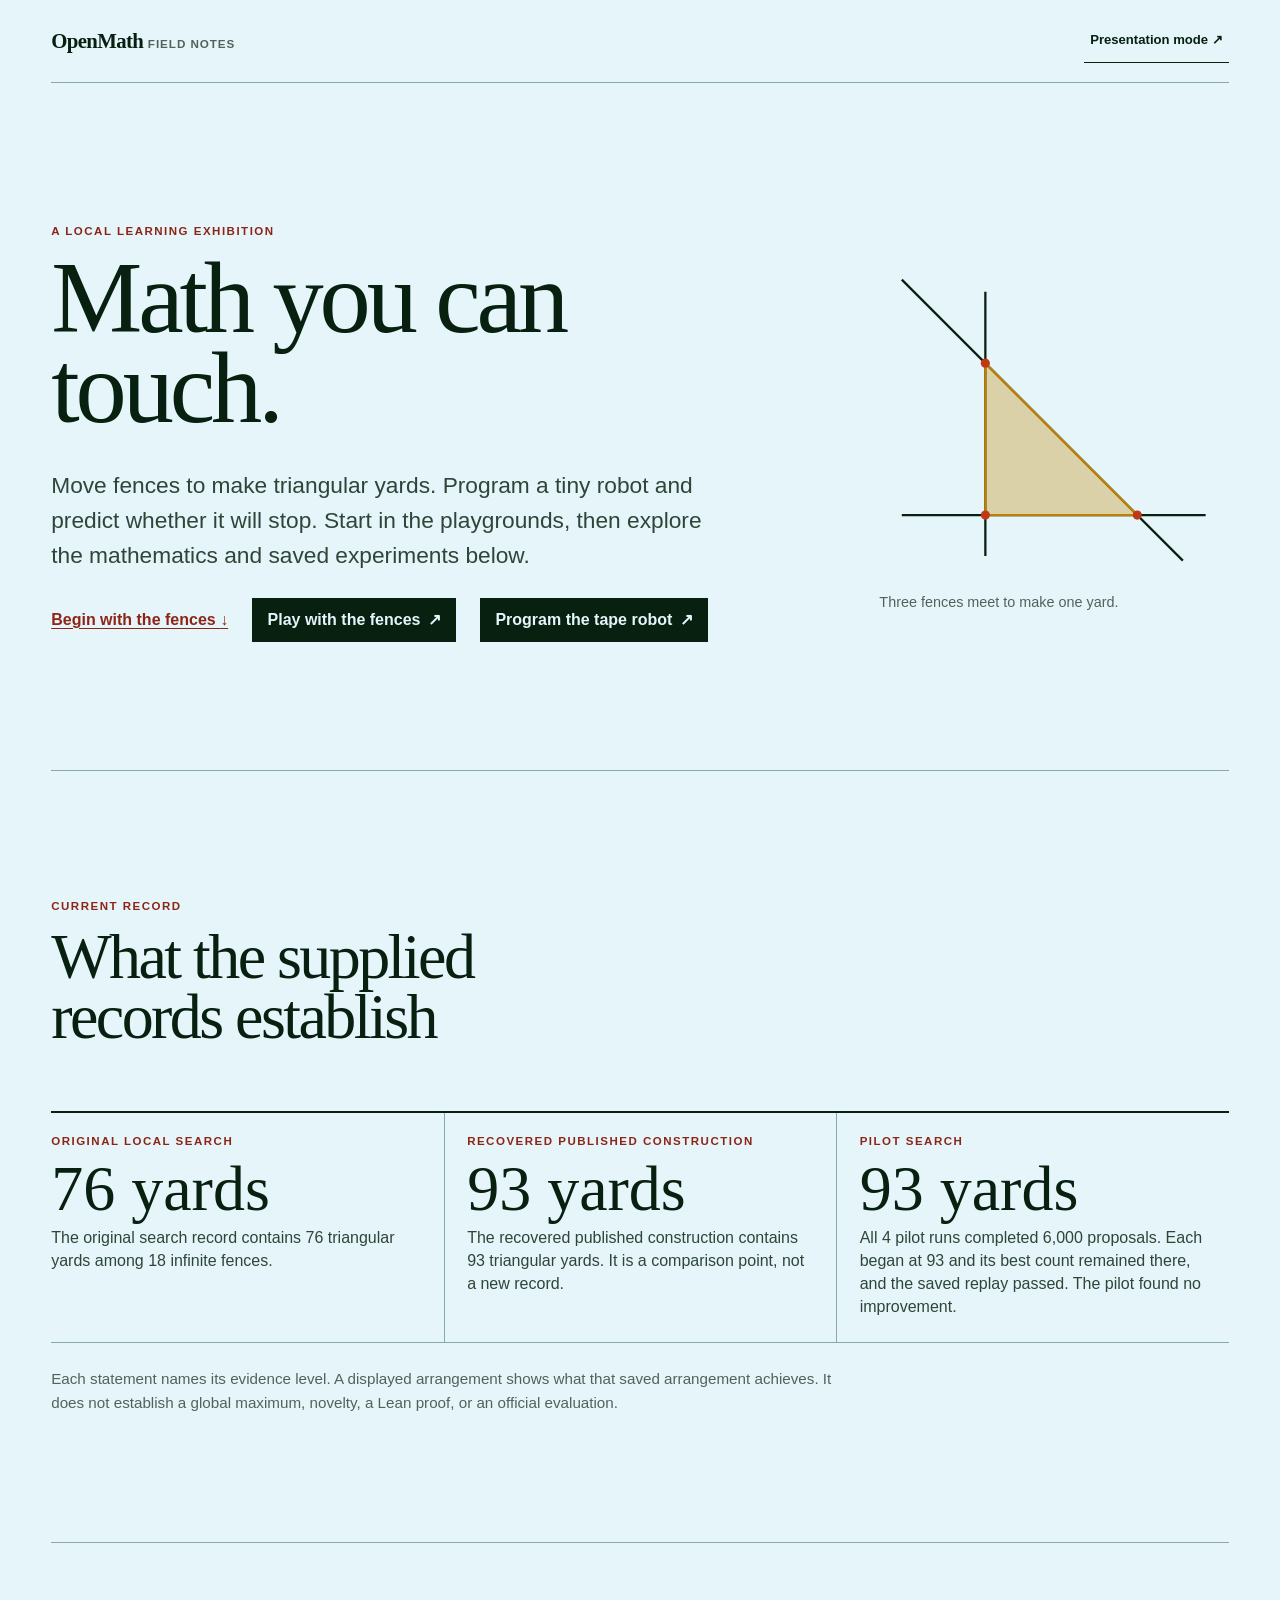
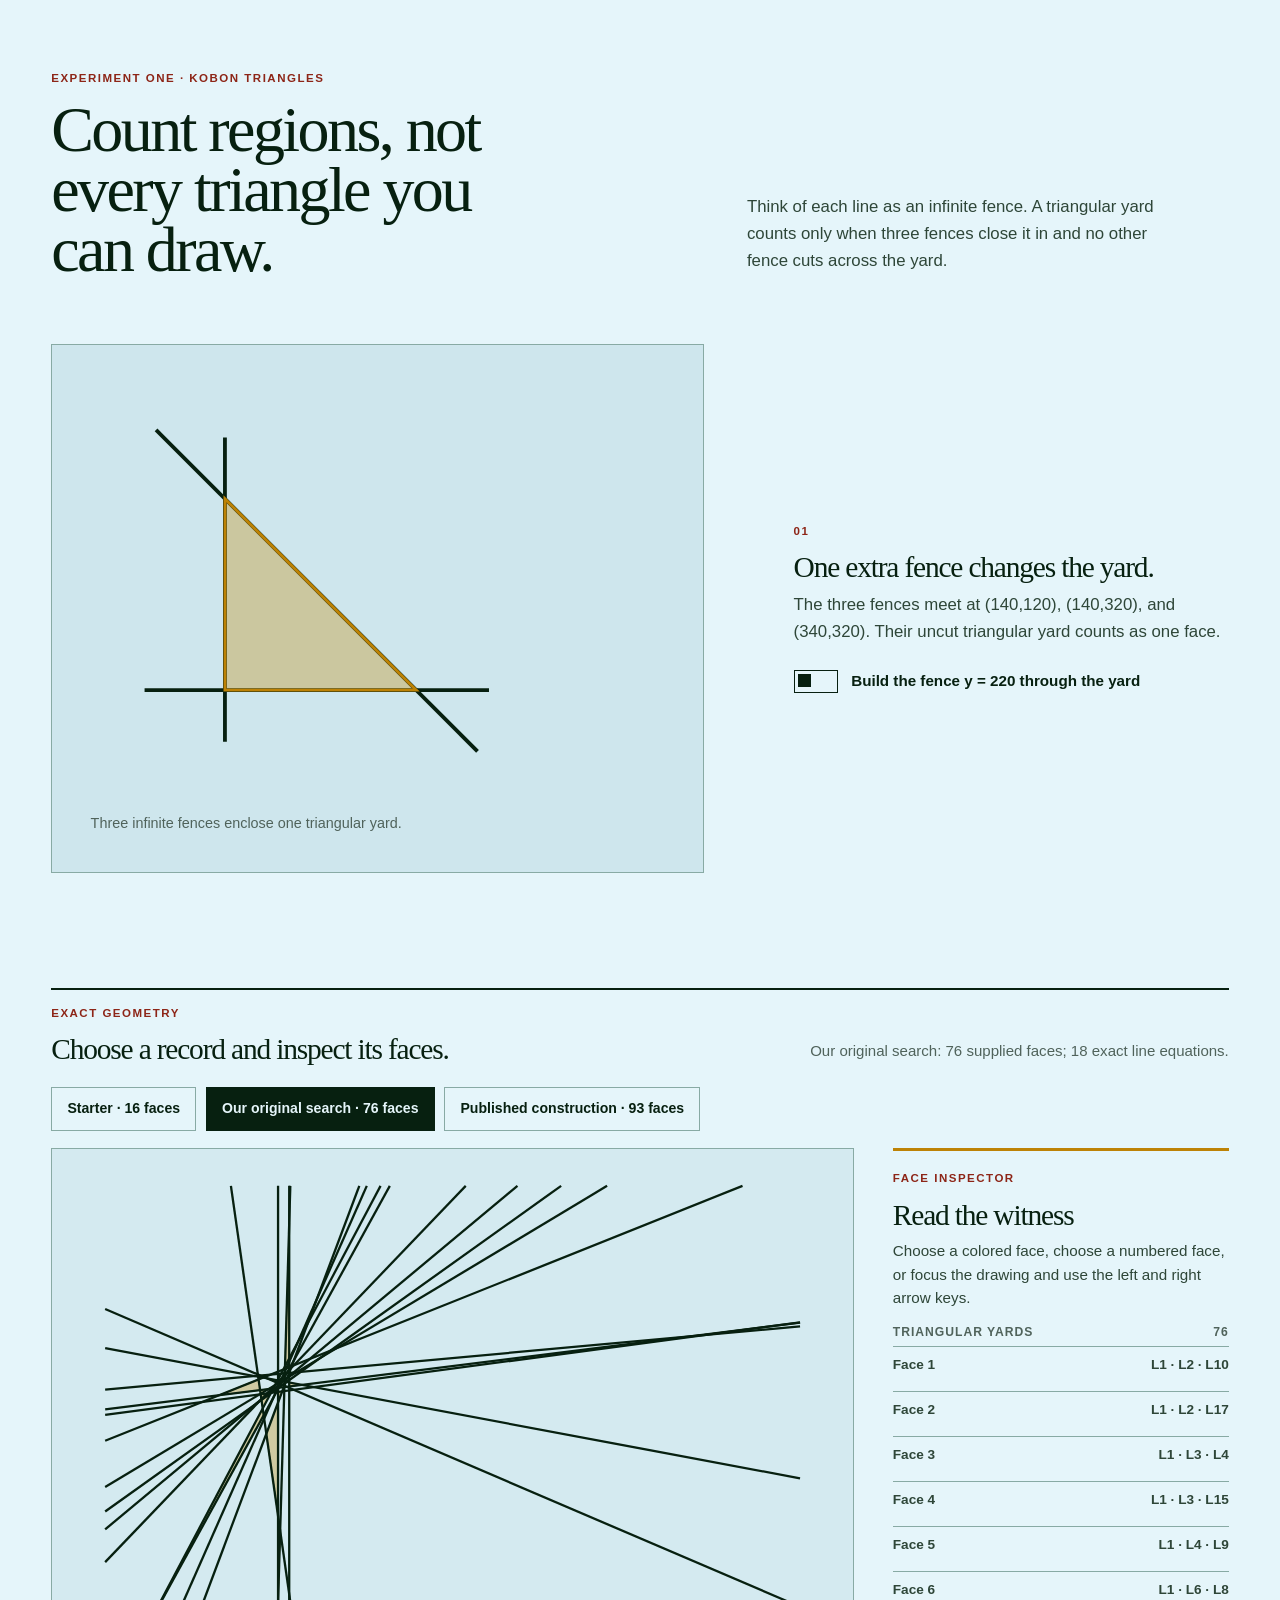
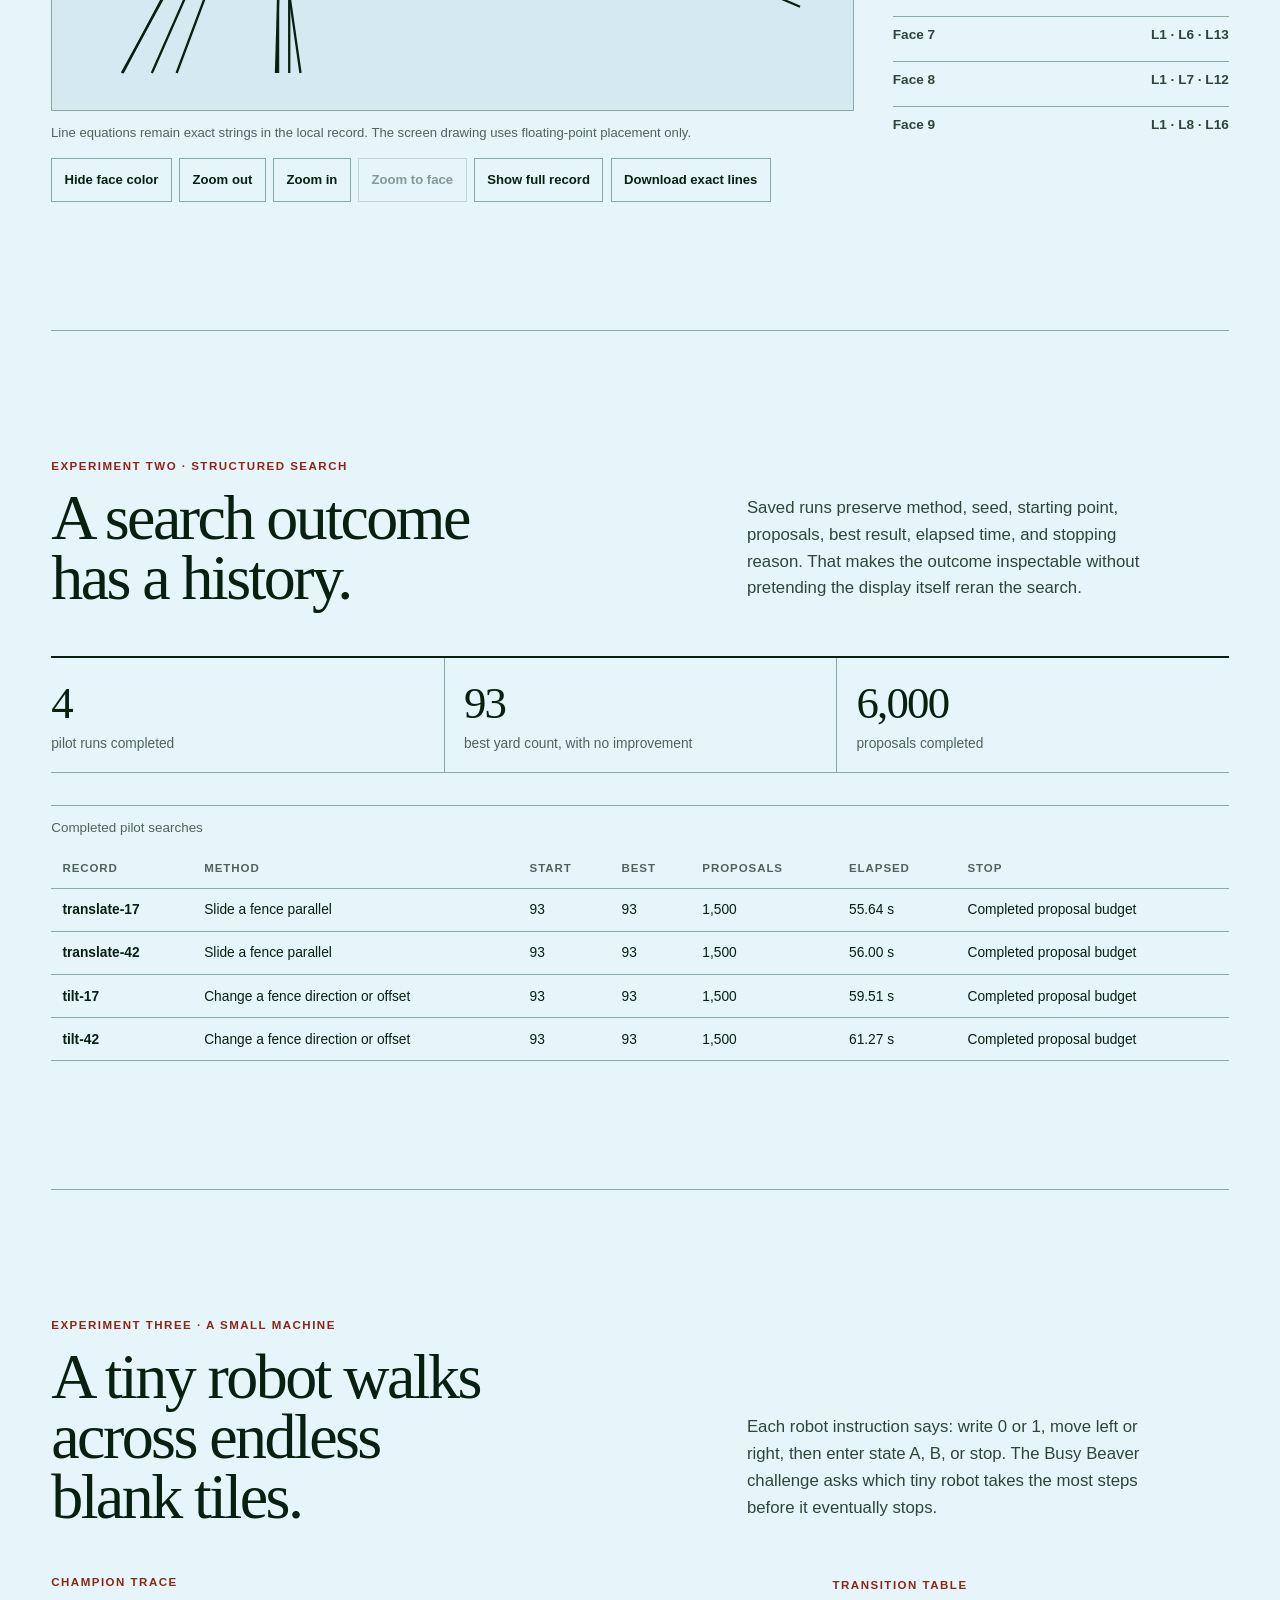
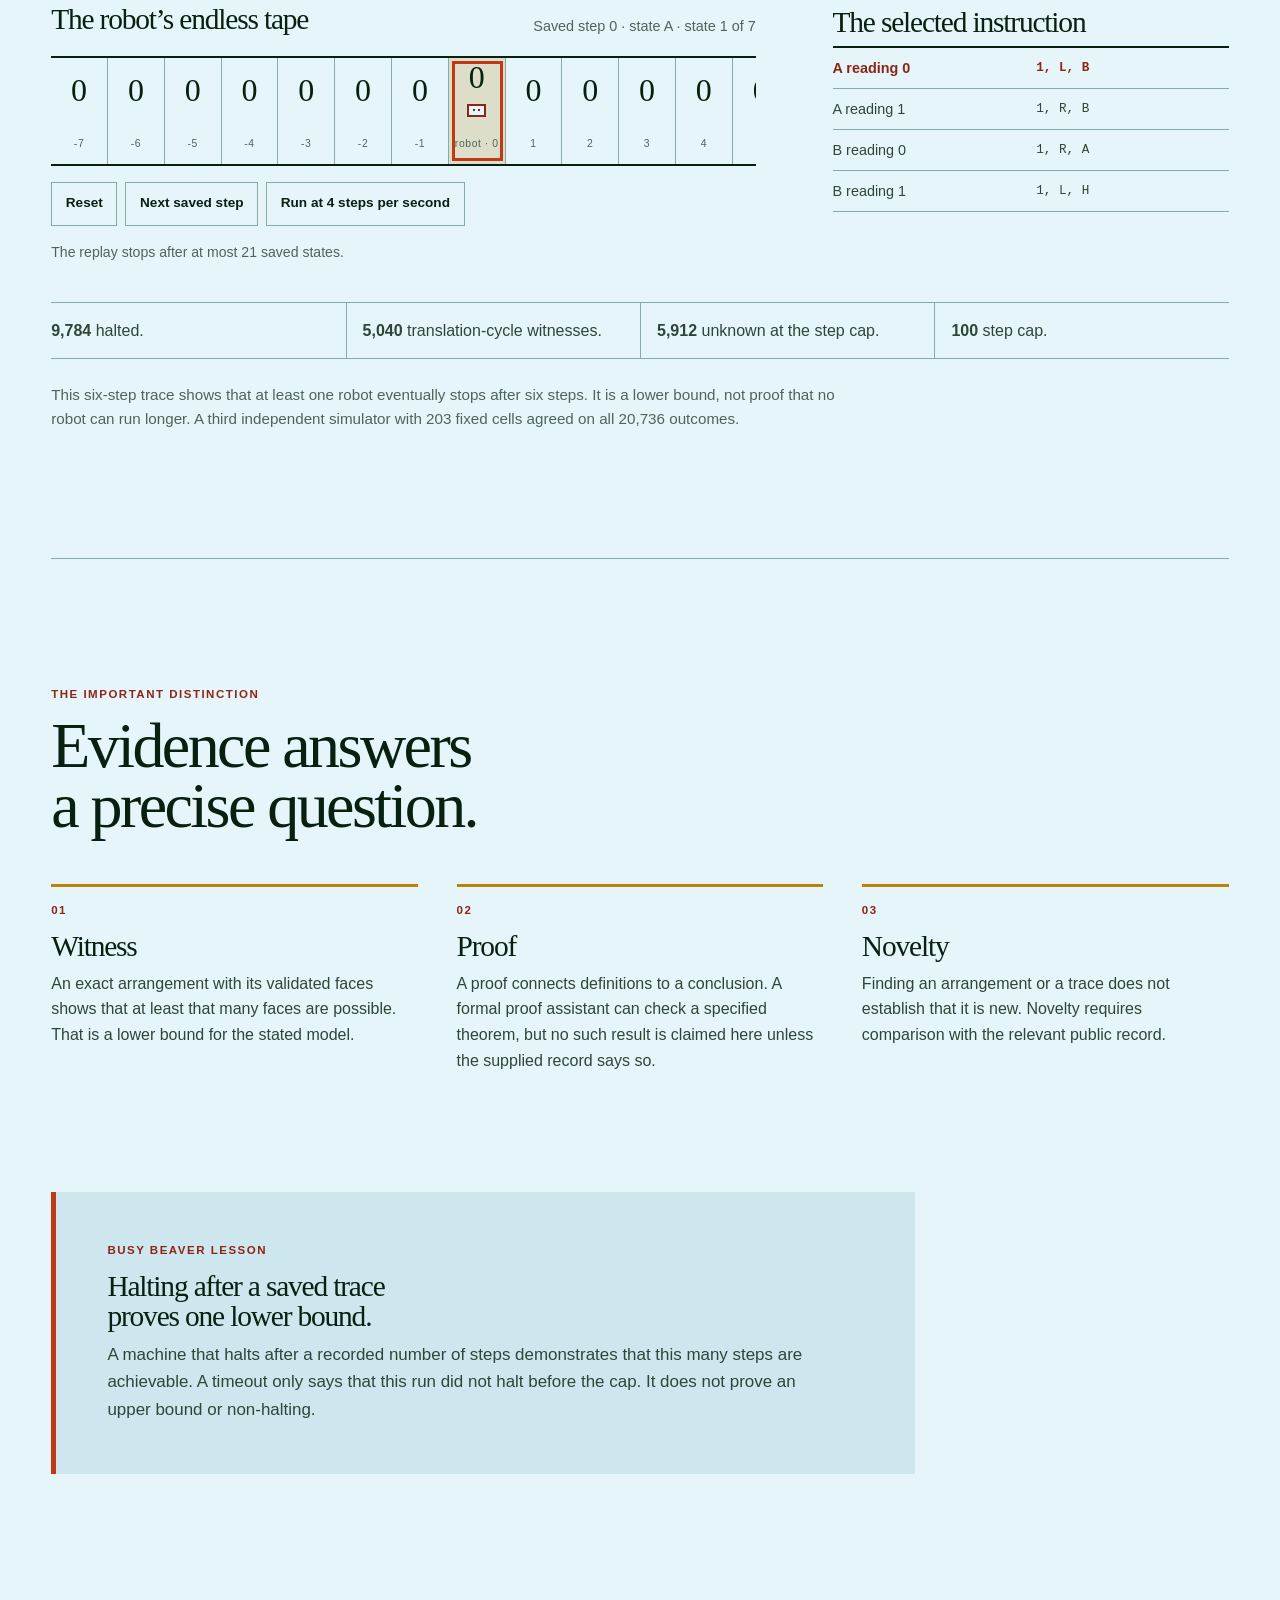
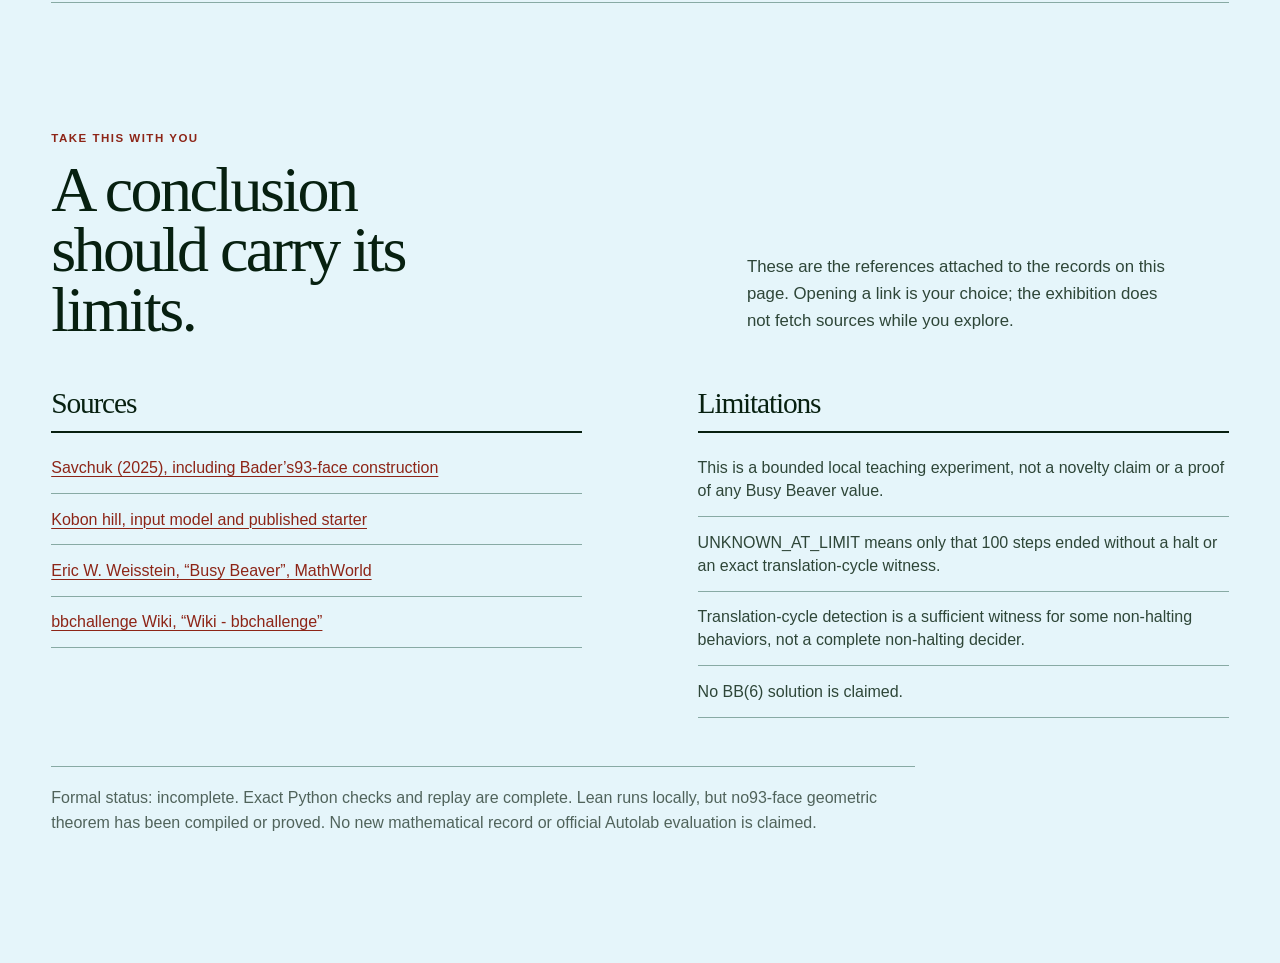
==== site/index.html @ aacbca48 "Publish reviewed offline math playground source" ====
<!doctype html>
<html lang="en">
<head>
  <meta charset="utf-8">
  <meta name="viewport" content="width=device-width, initial-scale=1, viewport-fit=cover">
  <meta name="color-scheme" content="light">
  <meta name="description" content="A local, data-driven learning exhibition about mathematical claims, geometry, search, and proof.">
  <title>Math You Can Touch · fences and tiny programs</title>
  <link rel="stylesheet" href="site.css">
</head>
<body>
  <a class="skip-link" href="#main-content">Skip to the exhibition</a>
  <noscript>
    <div class="script-notice" role="status">This local exhibition needs JavaScript to read the supplied <code>data.js</code> and draw saved evidence. It does not run a search, a proof assistant, or an evaluator in your browser.</div>
  </noscript>

  <header class="masthead">
    <a class="wordmark" href="#opening" aria-label="Return to opening">OpenMath <span>field notes</span></a>
    <button id="presentationToggle" class="presentation-button" type="button" aria-pressed="false">Presentation mode <span aria-hidden="true">↗</span></button>
  </header>

  <main id="main-content">
    <section id="opening" class="scene opening" data-scene="Opening" aria-labelledby="pageTitle">
      <div class="opening-copy">
        <p class="kicker">A local learning exhibition</p>
        <h1 id="pageTitle">Math you can touch.</h1>
        <p class="deck">Move fences to make triangular yards. Program a tiny robot and predict whether it will stop. Start in the playgrounds, then explore the mathematics and saved experiments below.</p>
        <div class="opening-links">
          <a class="text-link" href="#kobon">Begin with the fences <span aria-hidden="true">↓</span></a>
          <a id="garden3dLink" class="garden-link" href="3d.html">Play with the fences <span aria-hidden="true">↗</span></a>
          <a class="garden-link" href="beaver.html">Program the tape robot <span aria-hidden="true">↗</span></a>
        </div>
      </div>
      <figure class="opening-mark" aria-label="Three infinite fences, x equals 140, y equals 320, and y equals x minus 20, enclosing a triangular yard with vertices 140,120; 140,320; and 340,320.">
        <svg viewBox="0 0 460 400" role="img" aria-hidden="true">
          <path d="M140 26V374M30 320H430M30 10L400 380" />
          <polygon class="mark-face" points="140,120 140,320 340,320" />
          <circle cx="140" cy="120" r="6" /><circle cx="140" cy="320" r="6" /><circle cx="340" cy="320" r="6" />
        </svg>
        <figcaption>Three fences meet to make one yard.</figcaption>
      </figure>
    </section>

    <section id="dataState" class="data-state" aria-live="polite">
      <p class="kicker">Local record</p>
      <h2>Waiting for <code>window.LEARNING_DATA</code>.</h2>
      <p id="dataStateMessage">The page is ready to display saved geometry and traces from <code>data.js</code>. Until that file is supplied, it will not display experimental values as facts.</p>
    </section>

    <div id="exhibition" hidden>
      <section id="results" class="scene result-ledger" data-scene="Current results" aria-labelledby="resultsTitle">
        <div class="section-intro">
          <p class="kicker">Current record</p>
          <h2 id="resultsTitle">What the supplied records establish</h2>
        </div>
        <div id="resultLedger" class="ledger" aria-live="polite"></div>
        <p class="scope-note">Each statement names its evidence level. A displayed arrangement shows what that saved arrangement achieves. It does not establish a global maximum, novelty, a Lean proof, or an official evaluation.</p>
      </section>

      <section id="kobon" class="scene kobon-scene" data-scene="Kobon geometry" aria-labelledby="kobonTitle">
        <div class="section-intro split-intro">
          <div>
            <p class="kicker">Experiment one · Kobon triangles</p>
            <h2 id="kobonTitle">Count regions, not every triangle you can draw.</h2>
          </div>
          <p>Think of each line as an infinite fence. A triangular yard counts only when three fences close it in and no other fence cuts across the yard.</p>
        </div>

        <div class="lesson-grid">
          <figure class="teaching-figure">
            <svg class="three-line-diagram" viewBox="0 0 600 430" role="img" aria-labelledby="threeLineTitle threeLineDescription">
              <title id="threeLineTitle">Three infinite fences enclose a triangular yard. A fourth fence divides it.</title>
              <desc id="threeLineDescription">The original yard has vertices at 140,120; 140,320; and 340,320. The fences are x equals 140, y equals 320, and y equals x minus 20. When enabled, the line y equals 220 divides the old yard. The smaller yard has vertices 140,120; 140,220; and 240,220.</desc>
              <g id="lessonLines">
                <path d="M140 56V374" /><path d="M56 320H416" /><path d="M68 48L404 384" />
              </g>
              <polygon id="oldYard" points="140,120 140,320 340,320" />
              <g id="crossedLesson" hidden>
                <path class="cross-line" d="M56 220H416" />
                <polygon id="smallYard" points="140,120 140,220 240,220" />
                <circle cx="140" cy="220" r="6" /><circle cx="240" cy="220" r="6" />
              </g>
            </svg>
            <figcaption id="lessonCaption">Three infinite fences enclose one triangular yard.</figcaption>
          </figure>
          <div class="lesson-copy">
            <p class="lesson-number">01</p>
            <h3>One extra fence changes the yard.</h3>
            <p id="lessonExplanation">The three fences meet at (140,120), (140,320), and (340,320). Their uncut triangular yard counts as one face.</p>
            <label class="switch-control" for="crossToggle">
              <input id="crossToggle" type="checkbox">
              <span class="switch-art" aria-hidden="true"></span>
              <span>Build the fence y = 220 through the yard</span>
            </label>
          </div>
        </div>

        <div class="record-header">
          <div>
            <p class="kicker">Exact geometry</p>
            <h3>Choose a record and inspect its faces.</h3>
          </div>
          <p id="snapshotReadout" class="record-readout">No saved geometry selected.</p>
        </div>
        <div class="snapshot-picker" id="snapshotPicker" role="group" aria-label="Saved geometry records"></div>

        <div class="geometry-workspace">
          <div class="geometry-stage">
            <svg id="arrangement" viewBox="0 0 1000 700" role="group" aria-labelledby="arrangementTitle arrangementDescription" tabindex="0">
              <title id="arrangementTitle">Saved line arrangement</title>
              <desc id="arrangementDescription">No supplied arrangement is available.</desc>
              <g id="arrangementFaces"></g>
              <g id="arrangementLines"></g>
            </svg>
            <p class="diagram-note">Line equations remain exact strings in the local record. The screen drawing uses floating-point placement only.</p>
            <div class="tool-row" aria-label="Geometry controls">
              <button id="faceToggle" type="button" aria-pressed="true">Hide face color</button>
              <button id="zoomOut" type="button">Zoom out</button>
              <button id="zoomIn" type="button">Zoom in</button>
              <button id="zoomFace" type="button" disabled>Zoom to face</button>
              <button id="resetGeometry" type="button">Show full record</button>
              <button id="downloadGeometry" type="button">Download exact lines</button>
            </div>
          </div>
          <aside class="face-inspector" aria-labelledby="faceInspectorTitle">
            <p class="kicker">Face inspector</p>
            <h3 id="faceInspectorTitle">Read the witness</h3>
            <p id="faceExplanation">Choose a colored face or use the list below.</p>
            <div id="supportDetails" class="support-details" hidden>
              <p>Supporting equations</p>
              <ol id="supportLines"></ol>
            </div>
            <div class="face-list-heading"><span>Triangular yards</span><span id="faceCount">0</span></div>
            <ol id="faceList" class="face-list" aria-label="Triangular yards"></ol>
          </aside>
        </div>
      </section>

      <section id="search" class="scene search-scene" data-scene="Structured search" aria-labelledby="searchTitle">
        <div class="section-intro split-intro">
          <div>
            <p class="kicker">Experiment two · structured search</p>
            <h2 id="searchTitle">A search outcome has a history.</h2>
          </div>
          <p>Saved runs preserve method, seed, starting point, proposals, best result, elapsed time, and stopping reason. That makes the outcome inspectable without pretending the display itself reran the search.</p>
        </div>
        <div id="searchOutcome" class="search-outcome" aria-live="polite"></div>
        <div class="run-table-wrap">
          <table>
            <caption>Completed pilot searches</caption>
            <thead><tr><th scope="col">Record</th><th scope="col">Method</th><th scope="col">Start</th><th scope="col">Best</th><th scope="col">Proposals</th><th scope="col">Elapsed</th><th scope="col">Stop</th></tr></thead>
            <tbody id="runRows"></tbody>
          </table>
        </div>
      </section>

      <section id="busy-beaver" class="scene beaver-scene" data-scene="Busy Beaver trace" aria-labelledby="beaverTitle">
        <div class="section-intro split-intro">
          <div>
            <p class="kicker">Experiment three · a small machine</p>
            <h2 id="beaverTitle">A tiny robot walks across endless blank tiles.</h2>
          </div>
          <p>Each robot instruction says: write 0 or 1, move left or right, then enter state A, B, or stop. The Busy Beaver challenge asks which tiny robot takes the most steps before it eventually stops.</p>
        </div>
        <div class="beaver-layout">
          <section class="tape-machine" aria-labelledby="tapeTitle">
            <div class="machine-heading">
              <div><p class="kicker">Champion trace</p><h3 id="tapeTitle">The robot’s endless tape</h3></div>
              <p id="traceStatus" class="trace-status">No trace loaded.</p>
            </div>
            <div id="tape" class="tape" role="img" aria-label="Busy Beaver tape"></div>
            <div class="machine-controls" aria-label="Trace playback controls">
              <button id="traceReset" type="button">Reset</button>
              <button id="traceStep" type="button">Next saved step</button>
              <button id="traceRun" type="button" aria-pressed="false">Run at 4 steps per second</button>
            </div>
            <p id="traceFeedback" class="trace-feedback" aria-live="polite">The replay stops after at most 21 saved states.</p>
          </section>
          <section class="transition-panel" aria-labelledby="transitionTitle">
            <p class="kicker">Transition table</p>
            <h3 id="transitionTitle">The selected instruction</h3>
            <div id="transitionTable" class="transition-table" aria-live="polite"></div>
          </section>
        </div>
        <div id="beaverSummary" class="beaver-summary" aria-live="polite"></div>
        <p class="scope-note">This six-step trace shows that at least one robot eventually stops after six steps. It is a lower bound, not proof that no robot can run longer. A third independent simulator with 203 fixed cells agreed on all 20,736 outcomes.</p>
      </section>

      <section id="claims" class="scene claim-scene" data-scene="Claim boundaries" aria-labelledby="claimsTitle">
        <div class="section-intro">
          <p class="kicker">The important distinction</p>
          <h2 id="claimsTitle">Evidence answers a precise question.</h2>
        </div>
        <div class="claim-columns">
          <article>
            <p class="lesson-number">01</p><h3>Witness</h3>
            <p>An exact arrangement with its validated faces shows that at least that many faces are possible. That is a lower bound for the stated model.</p>
          </article>
          <article>
            <p class="lesson-number">02</p><h3>Proof</h3>
            <p>A proof connects definitions to a conclusion. A formal proof assistant can check a specified theorem, but no such result is claimed here unless the supplied record says so.</p>
          </article>
          <article>
            <p class="lesson-number">03</p><h3>Novelty</h3>
            <p>Finding an arrangement or a trace does not establish that it is new. Novelty requires comparison with the relevant public record.</p>
          </article>
        </div>
        <aside class="halt-note">
          <p class="kicker">Busy Beaver lesson</p>
          <h3>Halting after a saved trace proves one lower bound.</h3>
          <p>A machine that halts after a recorded number of steps demonstrates that this many steps are achievable. A timeout only says that this run did not halt before the cap. It does not prove an upper bound or non-halting.</p>
        </aside>
      </section>

      <section id="sources" class="scene sources-scene" data-scene="Sources and limits" aria-labelledby="sourcesTitle">
        <div class="section-intro split-intro">
          <div><p class="kicker">Take this with you</p><h2 id="sourcesTitle">A conclusion should carry its limits.</h2></div>
          <p>These are the references attached to the records on this page. Opening a link is your choice; the exhibition does not fetch sources while you explore.</p>
        </div>
        <div class="source-columns">
          <div><h3>Sources</h3><ul id="sourceList" class="source-list"></ul></div>
          <div><h3>Limitations</h3><ul id="limitationList" class="limitation-list"></ul></div>
        </div>
        <p id="formalStatus" class="formal-status"></p>
      </section>
    </div>
  </main>

  <nav id="presentationControls" class="presentation-controls" aria-label="Presentation controls" hidden>
    <p id="sceneIndicator">Scene 1</p>
    <button id="previousScene" type="button">Previous</button>
    <button id="nextScene" type="button">Next</button>
    <button id="exitPresentation" type="button">Exit <kbd>Esc</kbd></button>
  </nav>

  <script src="data.js"></script>
  <script src="site.js"></script>
</body>
</html>
---- site/site.css ----
:root {
  --paper: oklch(96% .018 218);
  --paper-deep: oklch(91% .027 216);
  --ink: oklch(22% .045 152);
  --ink-soft: oklch(37% .038 159);
  --muted: oklch(48% .026 168);
  --rule: oklch(71% .038 183);
  --ochre: oklch(65% .135 77);
  --vermilion: oklch(54% .176 35);
  --vermilion-deep: oklch(43% .142 31);
  --face: oklch(67% .141 76 / .33);
  --face-hot: oklch(59% .178 38 / .55);
  --serif: Palatino, "Palatino Linotype", "Book Antiqua", Georgia, serif;
  --body: Charter, "Bitstream Charter", "Iowan Old Style", "Segoe UI", sans-serif;
  --mono: "SFMono-Regular", Consolas, "Liberation Mono", monospace;
  --edge: min(92vw, 84rem);
}
* { box-sizing: border-box; }
html { scroll-behavior: smooth; background: var(--paper); color: var(--ink); font-family: var(--body); }
body { min-width: 320px; margin: 0; overflow-x: hidden; }
[hidden] { display: none !important; }
button, select { font: inherit; }
button { min-height: 2.75rem; border: 1px solid var(--ink); border-radius: 0; background: transparent; color: var(--ink); cursor: pointer; font-weight: 700; line-height: 1.1; }
button:disabled { cursor: not-allowed; opacity: .43; }
@media (hover: hover) { button:hover:not(:disabled) { background: var(--ink); color: var(--paper); } a:hover { color: var(--vermilion-deep); } }
button:active:not(:disabled) { transform: translateY(1px); }
button:focus-visible, a:focus-visible, input:focus-visible, svg:focus-visible { outline: 3px solid var(--vermilion); outline-offset: 4px; }
a { color: var(--vermilion-deep); text-decoration-thickness: 1px; text-underline-offset: .18em; }
p, h1, h2, h3, figure { margin-top: 0; }
h1, h2, h3 { font-family: var(--serif); font-weight: 400; letter-spacing: -.04em; }
h1 { max-width: 12ch; margin-bottom: clamp(1.2rem, 3vw, 2.2rem); font-size: clamp(3.2rem, 8vw, 7.3rem); line-height: .88; }
h2 { max-width: 14ch; margin-bottom: 0; font-size: clamp(2.35rem, 5vw, 4.6rem); line-height: .94; }
h3 { margin-bottom: .6rem; font-size: clamp(1.45rem, 2.3vw, 2.15rem); line-height: 1.02; }
code, kbd { font-family: var(--mono); font-size: .88em; }
.skip-link { position: fixed; z-index: 20; top: -4rem; left: 1rem; padding: .75rem 1rem; background: var(--ink); color: var(--paper); }
.skip-link:focus { top: 1rem; }
.script-notice, .data-state { width: var(--edge); margin-inline: auto; }
.script-notice { margin-top: 1rem; padding: 1rem; border-left: 4px solid var(--vermilion); background: var(--paper-deep); }
.masthead { display: flex; align-items: center; justify-content: space-between; width: var(--edge); margin-inline: auto; padding: 1.2rem 0; border-bottom: 1px solid var(--rule); }
.wordmark { color: var(--ink); font-family: var(--serif); font-size: 1.3rem; font-weight: 700; letter-spacing: -.03em; text-decoration: none; }
.wordmark span { color: var(--muted); font-family: var(--body); font-size: .73rem; font-weight: 600; letter-spacing: .08em; text-transform: uppercase; }
.presentation-button { border-width: 0 0 1px; font-size: .82rem; }
.scene { width: var(--edge); margin-inline: auto; padding: clamp(4.2rem, 10vw, 9.5rem) 0; border-top: 1px solid var(--rule); }
.opening { display: grid; grid-template-columns: minmax(0, 1.35fr) minmax(14rem, .65fr); gap: clamp(2rem, 8vw, 9rem); align-items: end; min-height: 71vh; border-top: 0; padding-top: clamp(4rem, 11vw, 10rem); }
.kicker, .lesson-number { margin-bottom: .8rem; color: var(--vermilion-deep); font-size: .72rem; font-weight: 800; letter-spacing: .13em; line-height: 1.35; text-transform: uppercase; }
.deck { max-width: 43rem; margin-bottom: 1.5rem; color: var(--ink-soft); font-size: clamp(1.12rem, 1.8vw, 1.42rem); line-height: 1.55; }
.text-link { font-weight: 800; }
.opening-links { display: flex; flex-wrap: wrap; gap: 1rem 1.5rem; align-items: center; }
.garden-link { display: inline-flex; align-items: center; gap: .45rem; padding: .72rem .9rem; border: 1px solid var(--ink); background: var(--ink); color: var(--paper); font-weight: 800; text-decoration: none; }
@media (hover: hover) { .garden-link:hover { background: var(--ochre); border-color: var(--ochre); color: var(--ink); } }
.opening-mark { margin: 0 0 2rem; color: var(--ink); }
.opening-mark svg { width: 100%; overflow: visible; stroke: currentColor; stroke-width: 3; fill: none; }
.opening-mark .mark-face { fill: var(--face); stroke: var(--ochre); }
.opening-mark circle { fill: var(--vermilion); stroke: none; }
.opening-mark figcaption { margin-top: .85rem; color: var(--muted); font-size: .9rem; }
.data-state { max-width: 50rem; margin-top: 4rem; margin-bottom: 8rem; padding: clamp(1.5rem, 5vw, 3rem); border-left: 5px solid var(--ochre); background: color-mix(in oklch, var(--paper-deep) 76%, transparent); }
.data-state h2 { font-size: clamp(2rem, 4vw, 3.4rem); }
.data-state p:last-child { max-width: 42rem; margin-bottom: 0; color: var(--ink-soft); line-height: 1.6; }
.section-intro { max-width: 70rem; }
.split-intro { display: grid; grid-template-columns: minmax(0, 1fr) minmax(17rem, .7fr); gap: clamp(2rem, 7vw, 8rem); align-items: end; }
.split-intro > p { max-width: 33rem; margin-bottom: .35rem; color: var(--ink-soft); font-size: 1.05rem; line-height: 1.6; }
.ledger { display: grid; grid-template-columns: repeat(3, 1fr); gap: 0; margin-top: clamp(2rem, 5vw, 4rem); border-top: 2px solid var(--ink); }
.ledger > article { min-height: 13rem; padding: 1.3rem 1.4rem 1.5rem 0; border-bottom: 1px solid var(--rule); }
.ledger > article + article { padding-left: 1.4rem; border-left: 1px solid var(--rule); }
.ledger .record-value { margin: .25rem 0 .55rem; font-family: var(--serif); font-size: clamp(2.6rem, 5vw, 4.6rem); line-height: .85; }
.ledger p:last-child { max-width: 25rem; margin-bottom: 0; color: var(--ink-soft); line-height: 1.45; }
.scope-note { max-width: 51rem; margin: 1.5rem 0 0; color: var(--muted); font-size: .95rem; line-height: 1.55; }
.lesson-grid { display: grid; grid-template-columns: minmax(0, 1.2fr) minmax(15rem, .8fr); gap: clamp(2rem, 7vw, 8rem); align-items: center; margin-top: clamp(2rem, 5vw, 4rem); }
.teaching-figure { margin: 0; padding: clamp(1rem, 3vw, 2.5rem); border: 1px solid var(--rule); background: var(--paper-deep); }
.three-line-diagram { width: 100%; color: var(--ink); overflow: visible; }
.three-line-diagram path { fill: none; stroke: currentColor; stroke-width: 4; }
.three-line-diagram polygon { fill: var(--face); stroke: var(--ochre); stroke-width: 3; transition: fill .22s ease-out; }
.three-line-diagram #oldYard.is-divided { fill: color-mix(in oklch, var(--paper-deep) 72%, transparent); stroke: var(--muted); stroke-dasharray: 7 6; }
.three-line-diagram #smallYard { fill: var(--face-hot); stroke: var(--vermilion-deep); }
.three-line-diagram .cross-line { stroke: var(--vermilion); }
.three-line-diagram circle { fill: var(--vermilion); }
.teaching-figure figcaption { margin: .9rem 0 0; color: var(--muted); font-size: .9rem; line-height: 1.4; }
.lesson-copy > p:not(.lesson-number) { max-width: 28rem; color: var(--ink-soft); font-size: 1.05rem; line-height: 1.6; }
.switch-control { display: grid; grid-template-columns: 2.8rem 1fr; gap: .8rem; align-items: center; margin-top: 1.5rem; color: var(--ink); cursor: pointer; font-size: .95rem; font-weight: 700; line-height: 1.35; }
.switch-control input { position: absolute; opacity: 0; }
.switch-art { position: relative; width: 2.8rem; height: 1.45rem; border: 1px solid var(--ink); background: var(--paper); }
.switch-art::after { position: absolute; top: .18rem; left: .2rem; width: .85rem; height: .85rem; background: var(--ink); content: ""; transition: transform .18s ease-out; }
.switch-control input:checked + .switch-art { background: var(--ochre); }
.switch-control input:checked + .switch-art::after { transform: translateX(1.27rem); }
.switch-control input:focus-visible + .switch-art { outline: 3px solid var(--vermilion); outline-offset: 4px; }
.record-header { display: flex; justify-content: space-between; gap: 2rem; align-items: end; margin-top: clamp(4rem, 9vw, 8rem); padding-top: 1rem; border-top: 2px solid var(--ink); }
.record-header h3 { margin-bottom: 0; }
.record-readout { max-width: 31rem; margin-bottom: .15rem; color: var(--muted); font-size: .94rem; line-height: 1.45; text-align: right; }
.snapshot-picker { display: flex; flex-wrap: wrap; gap: .6rem; margin: 1.4rem 0 1.1rem; }
.snapshot-picker button { padding: .75rem .95rem; border-color: var(--rule); font-size: .88rem; text-align: left; }
.snapshot-picker button[aria-pressed="true"] { border-color: var(--ink); background: var(--ink); color: var(--paper); }
.geometry-workspace { display: grid; grid-template-columns: minmax(0, 1fr) minmax(16rem, 21rem); gap: clamp(1.3rem, 3vw, 3rem); align-items: start; }
.geometry-stage { container-type: inline-size; }
#arrangement { display: block; width: 100%; min-height: 25rem; border: 1px solid var(--rule); background: color-mix(in oklch, var(--paper-deep) 70%, transparent); }
.arrangement-line { stroke: var(--ink); stroke-width: 2.3; vector-effect: non-scaling-stroke; }
.arrangement-line.is-supporting { stroke: var(--vermilion); stroke-width: 4; }
.arrangement-face { fill: var(--face); stroke: color-mix(in oklch, var(--ochre) 70%, var(--ink)); stroke-width: 1.1; vector-effect: non-scaling-stroke; cursor: pointer; }
.arrangement-face.is-selected { fill: var(--face-hot); stroke: var(--vermilion-deep); stroke-width: 3; }
.diagram-note { margin: .75rem 0 0; color: var(--muted); font-size: .82rem; line-height: 1.45; }
.tool-row { display: flex; flex-wrap: wrap; gap: .45rem; margin-top: 1rem; }
.tool-row button { padding: .68rem .78rem; border-color: var(--rule); font-size: .82rem; }
.face-inspector { padding: 1.25rem 0 0; border-top: 3px solid var(--ochre); }
.face-inspector > p:not(.kicker) { color: var(--ink-soft); font-size: .95rem; line-height: 1.55; }
.support-details { margin: 1.2rem 0; padding: .9rem; background: var(--paper-deep); }
.support-details p, .support-details ol { margin-bottom: 0; }
.support-details p { color: var(--muted); font-size: .78rem; font-weight: 800; text-transform: uppercase; letter-spacing: .08em; }
.support-details ol { padding-left: 1.4rem; font-family: var(--mono); font-size: .76rem; line-height: 1.65; overflow-wrap: anywhere; }
.face-list-heading { display: flex; justify-content: space-between; padding-bottom: .45rem; border-bottom: 1px solid var(--rule); color: var(--muted); font-size: .76rem; font-weight: 800; letter-spacing: .08em; text-transform: uppercase; }
.face-list { max-height: 24rem; margin: 0; padding: 0; overflow: auto; list-style: none; }
.face-list li { border-bottom: 1px solid var(--rule); }
.face-list button { display: flex; width: 100%; justify-content: space-between; gap: .7rem; min-height: 2.75rem; padding: .65rem 0; border: 0; color: var(--ink-soft); font-size: .85rem; font-weight: 600; text-align: left; }
.face-list button[aria-pressed="true"] { color: var(--vermilion-deep); }
.search-outcome { display: grid; grid-template-columns: repeat(3, 1fr); margin-top: 3rem; border-top: 2px solid var(--ink); }
.search-outcome > div { padding: 1.2rem 1.2rem 1.2rem 0; border-bottom: 1px solid var(--rule); }
.search-outcome > div + div { padding-left: 1.2rem; border-left: 1px solid var(--rule); }
.search-outcome strong { display: block; margin-bottom: .3rem; font-family: var(--serif); font-size: clamp(1.8rem, 3.5vw, 3rem); font-weight: 400; letter-spacing: -.04em; }
.search-outcome span { color: var(--muted); font-size: .86rem; line-height: 1.4; }
.run-table-wrap { margin-top: 2rem; overflow-x: auto; border-top: 1px solid var(--rule); }
table { width: 100%; min-width: 46rem; border-collapse: collapse; text-align: left; }
caption { padding: .85rem 0; color: var(--muted); font-size: .84rem; text-align: left; }
th, td { padding: .85rem .7rem; border-bottom: 1px solid var(--rule); font-size: .86rem; vertical-align: top; }
th { color: var(--muted); font-size: .72rem; letter-spacing: .08em; text-transform: uppercase; }
td:first-child { font-weight: 800; }
.beaver-layout { display: grid; grid-template-columns: minmax(0, 1.28fr) minmax(15rem, .72fr); gap: clamp(2rem, 6vw, 6rem); margin-top: 3rem; }
.machine-heading { display: flex; justify-content: space-between; gap: 1rem; align-items: end; }
.machine-heading h3 { margin-bottom: 0; }
.trace-status { margin: 0; color: var(--muted); font-size: .9rem; text-align: right; }
.tape { display: flex; align-items: stretch; width: 100%; min-height: 6.6rem; margin-top: 1.4rem; overflow: auto; border-top: 2px solid var(--ink); border-bottom: 2px solid var(--ink); }
.tape-cell { display: grid; flex: 1 0 3.55rem; min-height: 6.6rem; place-items: center; border-right: 1px solid var(--rule); font-family: var(--serif); font-size: 2rem; }
.tape-cell.is-head { outline: 3px solid var(--vermilion); outline-offset: -6px; background: color-mix(in oklch, var(--ochre) 20%, transparent); }
.tape-cell small { display: block; color: var(--muted); font-family: var(--body); font-size: .65rem; letter-spacing: .06em; }
.robot { position: absolute; width: 1.15rem; height: .82rem; border: 2px solid var(--vermilion-deep); background: var(--paper); }
.robot::before, .robot::after { position: absolute; top: .18rem; width: .13rem; height: .13rem; background: var(--vermilion-deep); content: ""; }
.robot::before { left: .22rem; } .robot::after { right: .22rem; }
.tape-cell { position: relative; }
.tape-cell:has(.robot) > span { transform: translateY(-.8rem); }
.machine-controls { display: flex; flex-wrap: wrap; gap: .5rem; margin-top: 1rem; }
.machine-controls button { padding: .7rem .85rem; border-color: var(--rule); font-size: .85rem; }
.machine-controls button[aria-pressed="true"] { background: var(--ink); color: var(--paper); }
.trace-feedback { min-height: 1.4em; margin: 1rem 0 0; color: var(--muted); font-size: .88rem; line-height: 1.45; }
.transition-panel { padding-top: .2rem; }
.transition-table { border-top: 2px solid var(--ink); }
.transition-row { display: grid; grid-template-columns: 1fr 1fr; gap: .7rem; padding: .75rem 0; border-bottom: 1px solid var(--rule); color: var(--ink-soft); font-size: .9rem; }
.transition-row.is-active { color: var(--vermilion-deep); font-weight: 800; }
.transition-row code { color: inherit; }
.beaver-summary { display: grid; grid-template-columns: repeat(4, 1fr); margin-top: 2.5rem; border-top: 1px solid var(--rule); }
.beaver-summary > p { margin: 0; padding: 1rem 1rem 1rem 0; border-bottom: 1px solid var(--rule); color: var(--ink-soft); line-height: 1.45; }
.beaver-summary > p + p { padding-left: 1rem; border-left: 1px solid var(--rule); }
.claim-columns { display: grid; grid-template-columns: repeat(3, 1fr); gap: clamp(1.2rem, 3vw, 3rem); margin-top: 3rem; }
.claim-columns article { padding-top: 1rem; border-top: 3px solid var(--ochre); }
.claim-columns p:not(.lesson-number) { color: var(--ink-soft); line-height: 1.6; }
.halt-note { max-width: 54rem; margin-top: clamp(3.5rem, 8vw, 7rem); padding: clamp(1.5rem, 4vw, 3.2rem); border-left: 5px solid var(--vermilion); background: var(--paper-deep); }
.halt-note h3 { max-width: 20ch; }
.halt-note p:last-child { max-width: 46rem; margin-bottom: 0; color: var(--ink-soft); font-size: 1.06rem; line-height: 1.62; }
.source-columns { display: grid; grid-template-columns: 1fr 1fr; gap: clamp(2rem, 9vw, 10rem); margin-top: 3rem; }
.source-columns h3 { padding-bottom: .8rem; border-bottom: 2px solid var(--ink); }
.source-list, .limitation-list { margin: 0; padding: 0; list-style: none; }
.source-list li, .limitation-list li { padding: .85rem 0; border-bottom: 1px solid var(--rule); color: var(--ink-soft); line-height: 1.45; }
.formal-status { max-width: 54rem; margin: 3rem 0 0; padding-top: 1.2rem; border-top: 1px solid var(--rule); color: var(--muted); line-height: 1.55; }
.presentation-controls { position: fixed; z-index: 10; right: max(1rem, env(safe-area-inset-right)); bottom: max(1rem, env(safe-area-inset-bottom)); display: flex; flex-wrap: wrap; align-items: center; gap: .5rem; max-width: calc(100vw - 2rem); padding: .6rem; border: 1px solid var(--ink); background: var(--paper); box-shadow: 7px 7px 0 color-mix(in oklch, var(--ink) 23%, transparent); }
.presentation-controls p { margin: 0 .45rem 0 .1rem; color: var(--muted); font-size: .78rem; font-weight: 800; }
.presentation-controls button { min-height: 2.3rem; padding: .45rem .6rem; border-color: var(--rule); font-size: .78rem; }
kbd { padding: .1rem .22rem; border: 1px solid currentColor; }
body.presentation-active { overflow: hidden; }
body.presentation-active main { height: 100vh; overflow-y: auto; scroll-snap-type: y mandatory; }
body.presentation-active .masthead { position: fixed; z-index: 5; top: 0; left: 50%; width: var(--edge); transform: translateX(-50%); background: var(--paper); }
body.presentation-active .scene { min-height: 100vh; padding-top: max(7rem, 12vh); scroll-snap-align: start; }
@media (max-width: 760px) {
  .masthead { padding: 1rem 0; } .wordmark span { display: none; }
  .opening, .split-intro, .lesson-grid, .geometry-workspace, .beaver-layout, .source-columns { grid-template-columns: minmax(0, 1fr); }
  .opening { min-height: auto; } .opening-mark { max-width: 23rem; margin-top: 1.5rem; }
  .record-header, .machine-heading { display: block; } .record-readout, .trace-status { margin-top: .8rem; text-align: left; }
  .ledger, .search-outcome, .beaver-summary, .claim-columns { grid-template-columns: 1fr; }
  .ledger > article + article, .search-outcome > div + div, .beaver-summary > p + p { padding-left: 0; border-left: 0; }
  #arrangement { min-height: 20rem; } .face-list { max-height: 17rem; }
  .presentation-controls p { display: none; }
}
@media (pointer: coarse) { button { min-height: 3rem; } }
@media (prefers-reduced-motion: reduce) { html { scroll-behavior: auto; } *, *::before, *::after { transition-duration: .01ms !important; animation-duration: .01ms !important; } }
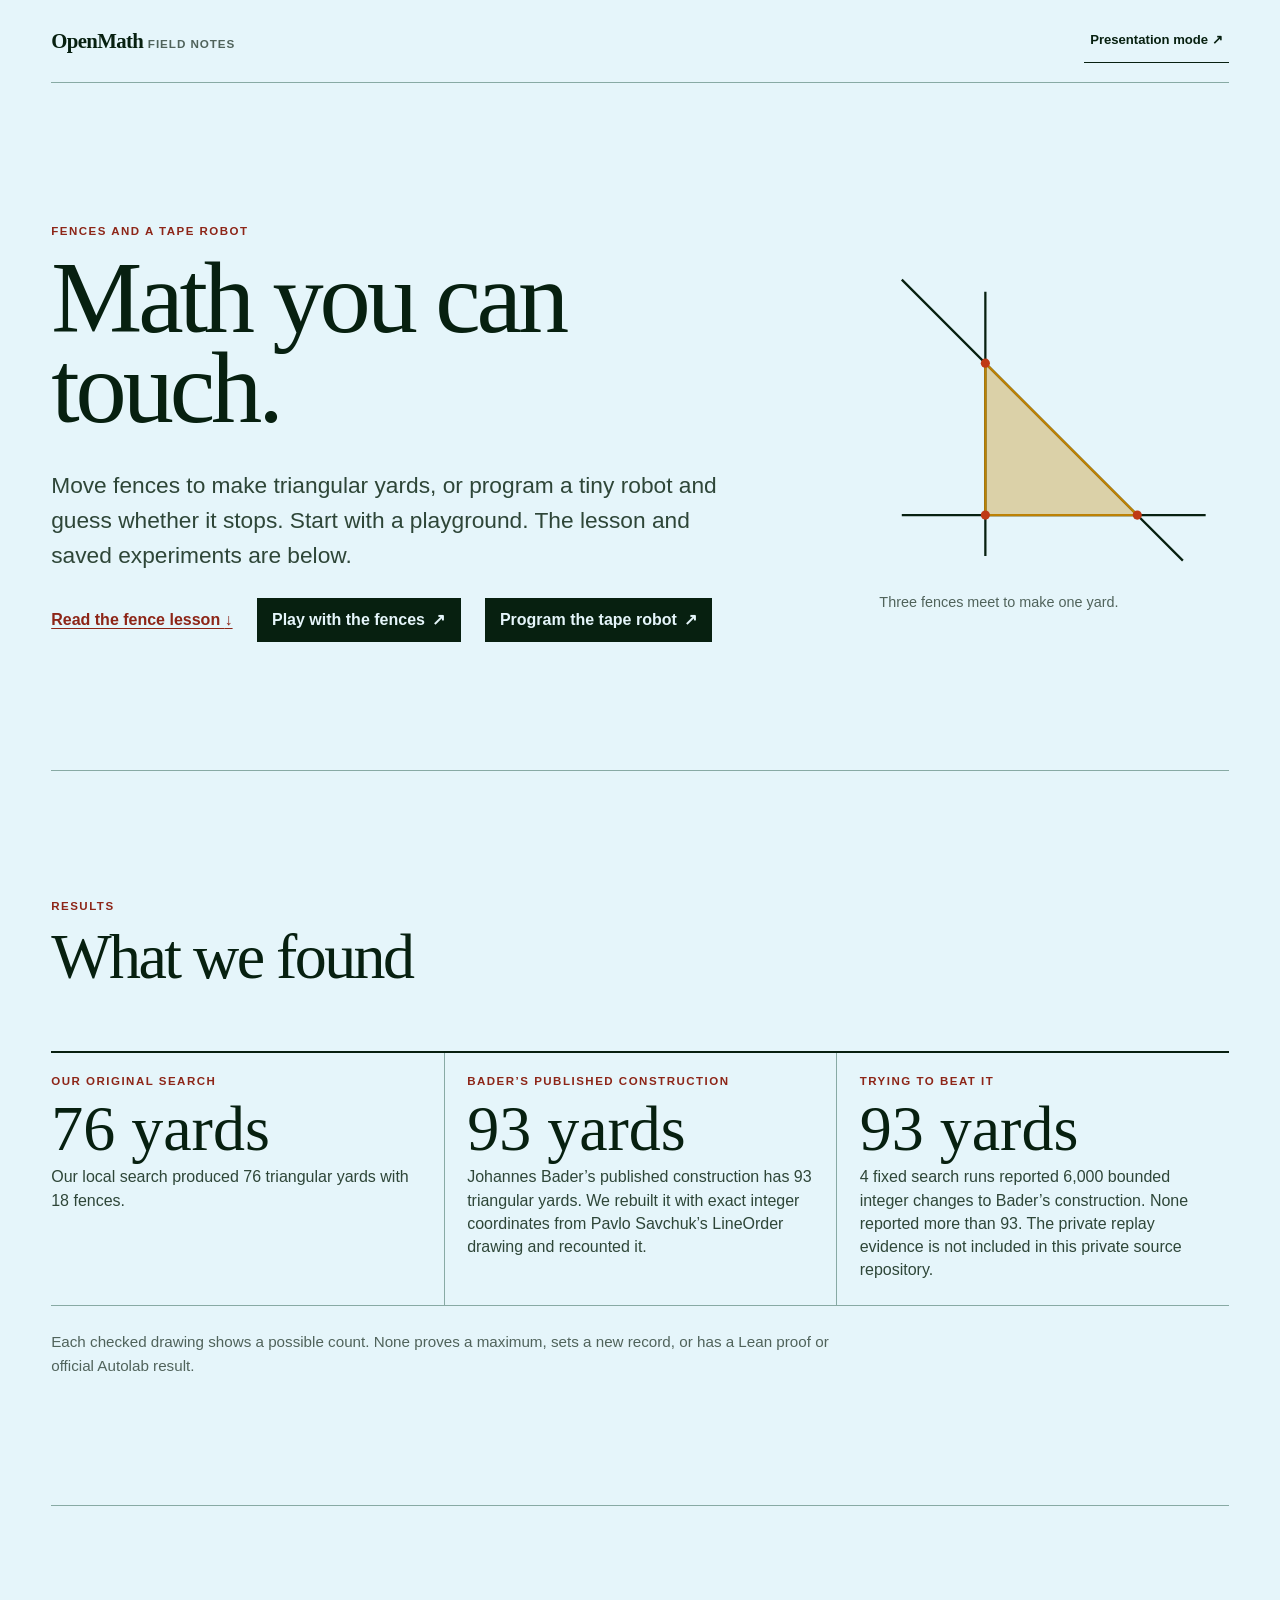
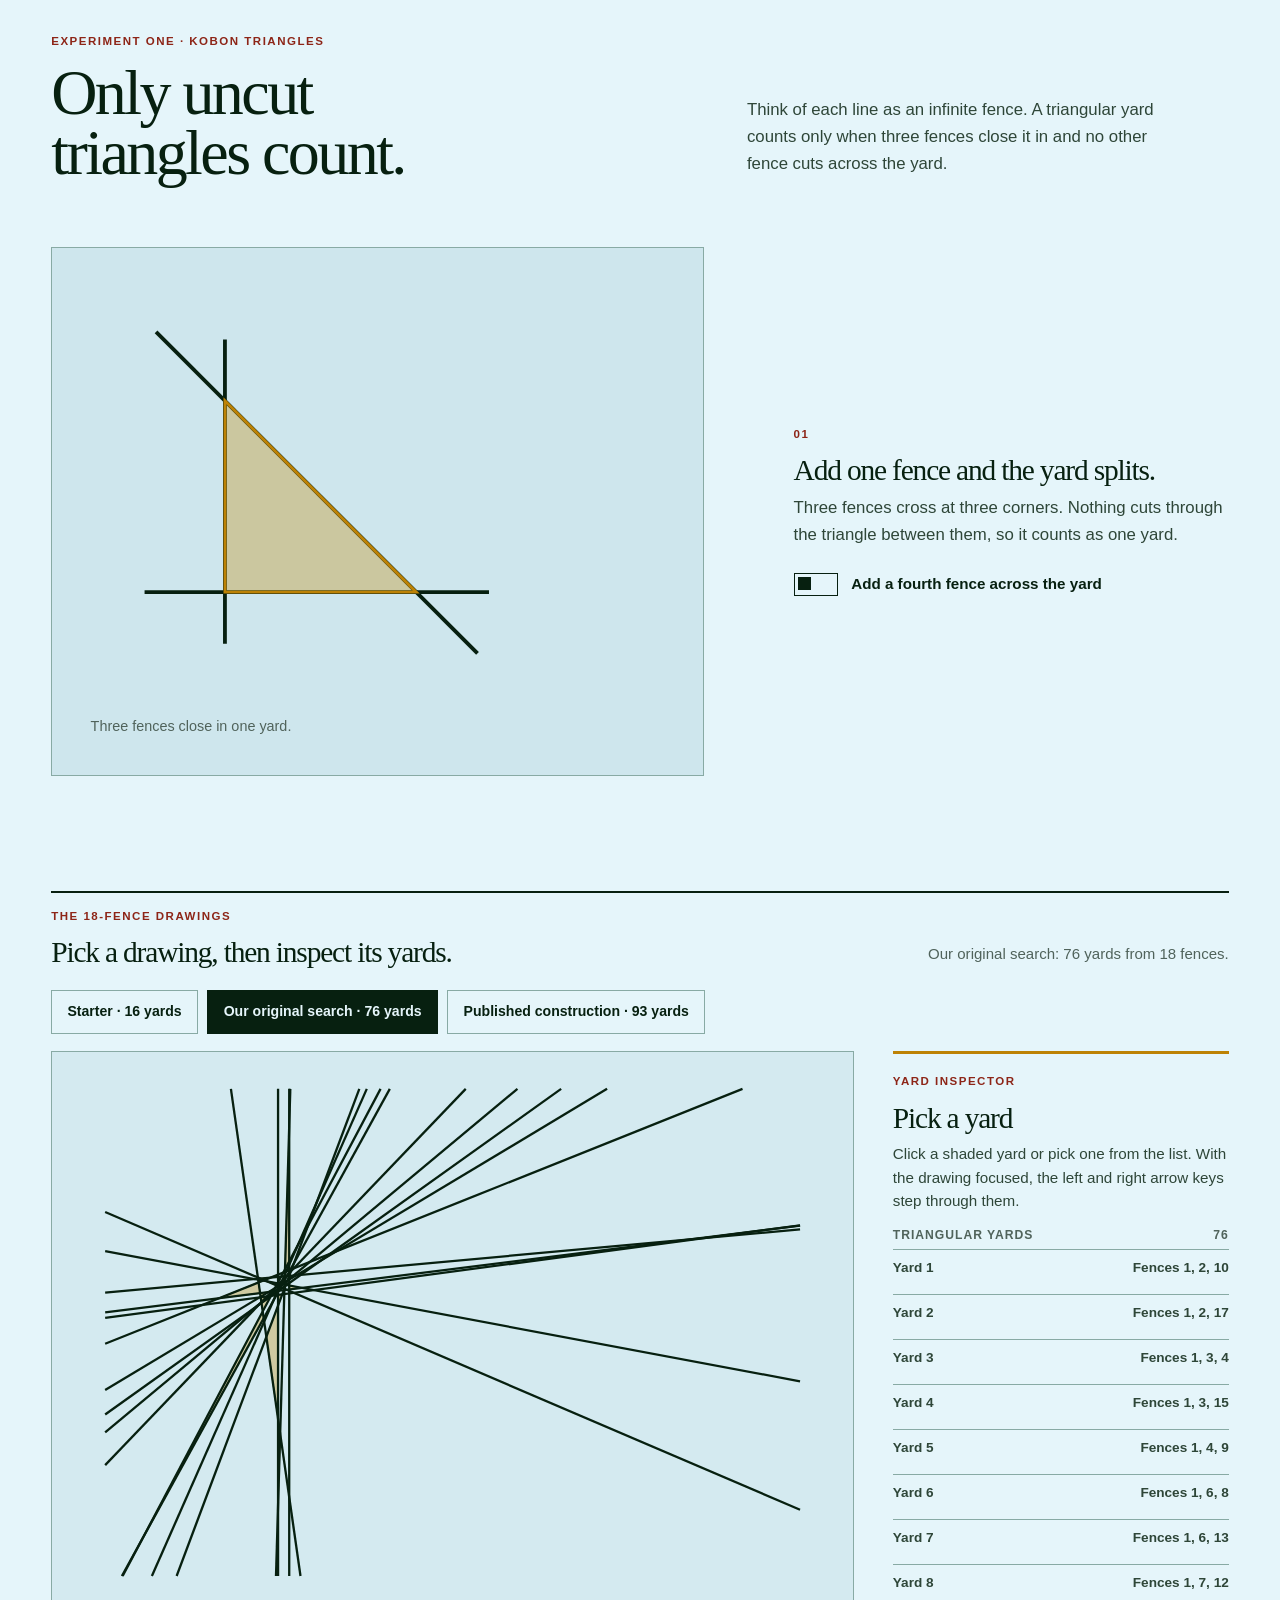
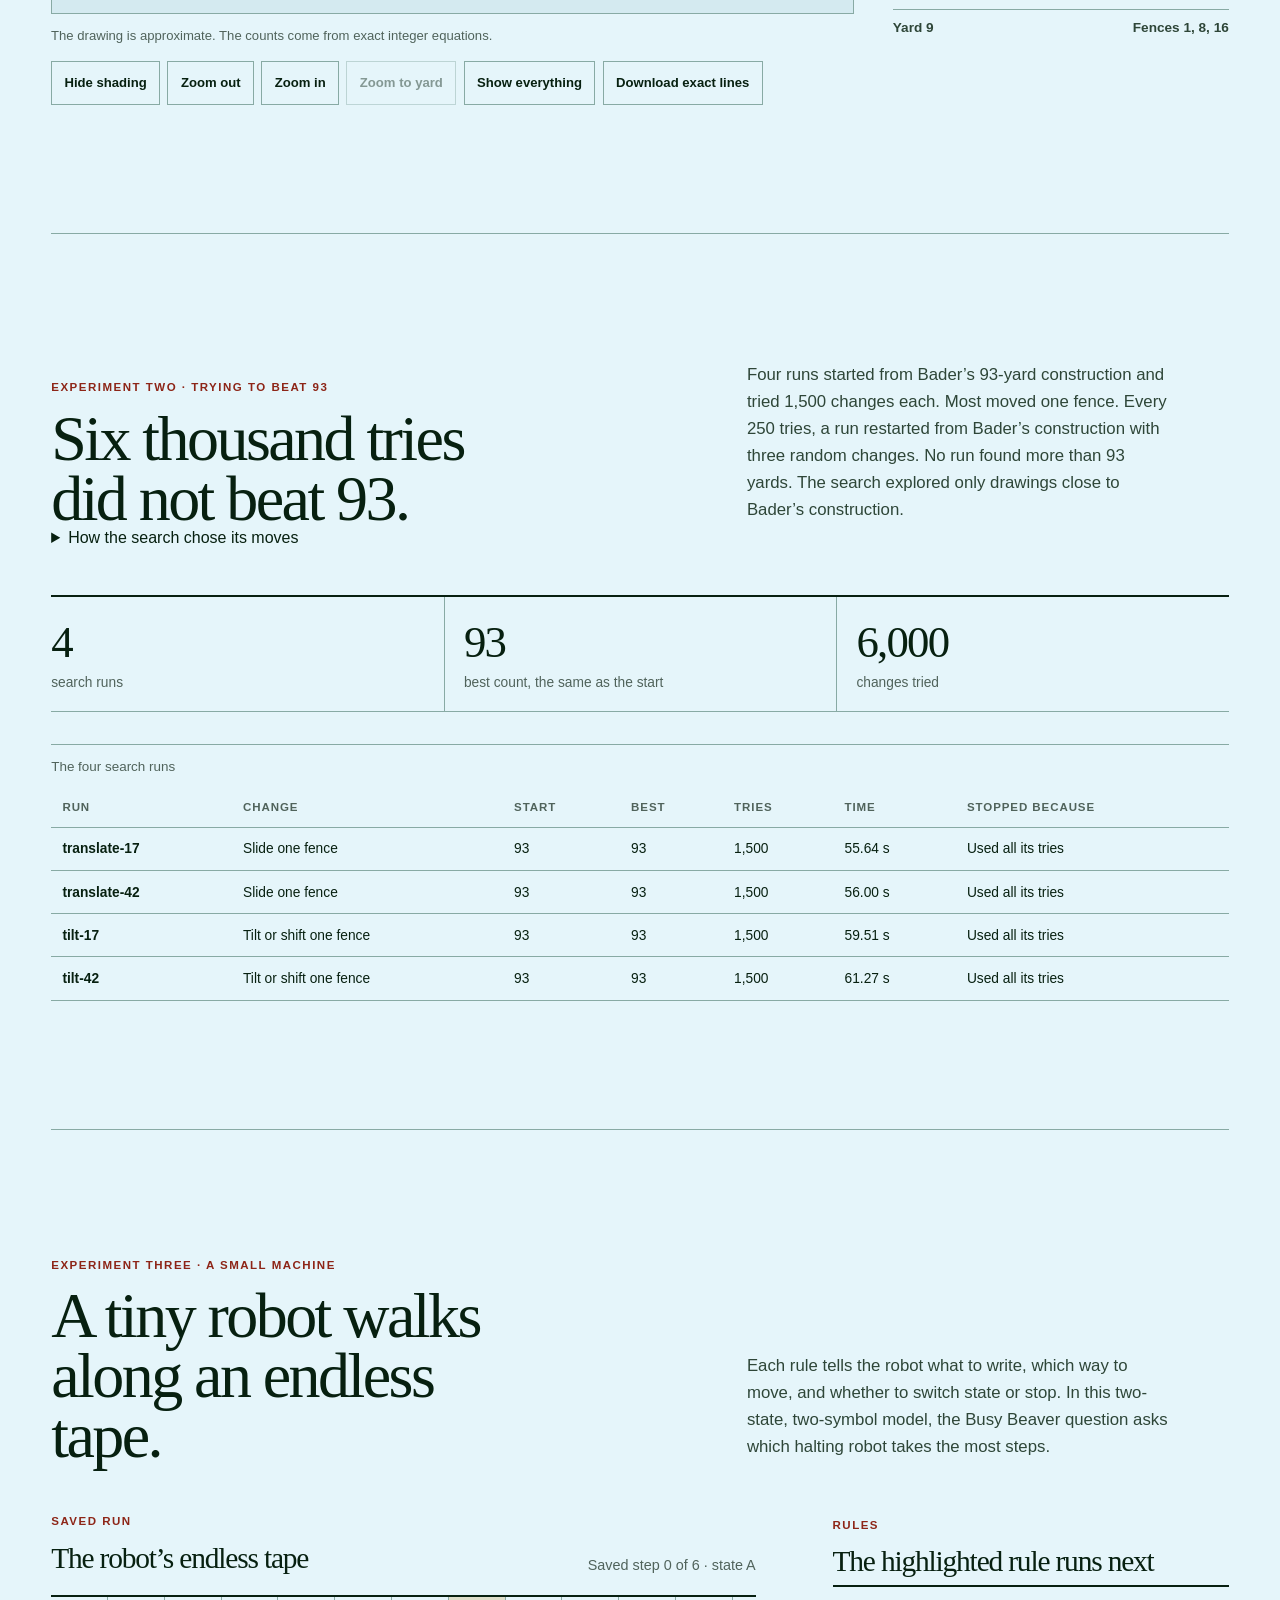
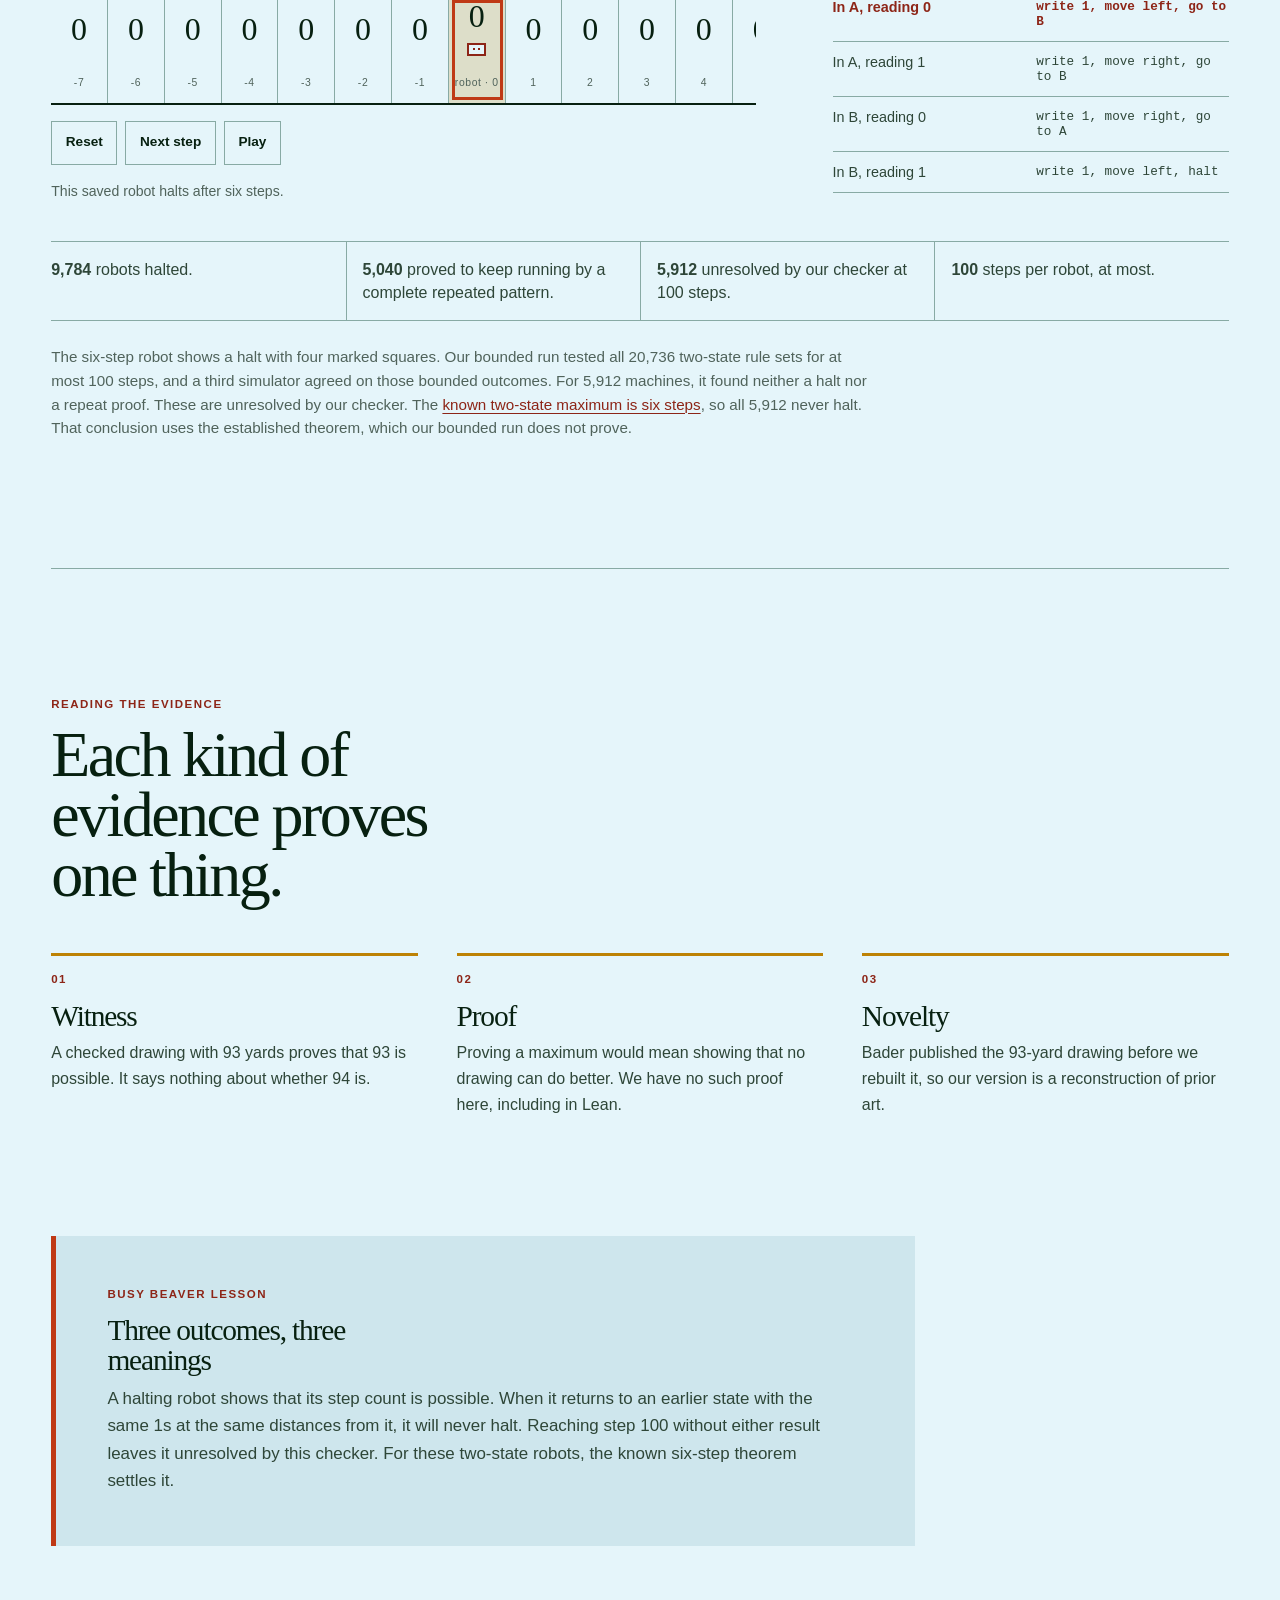
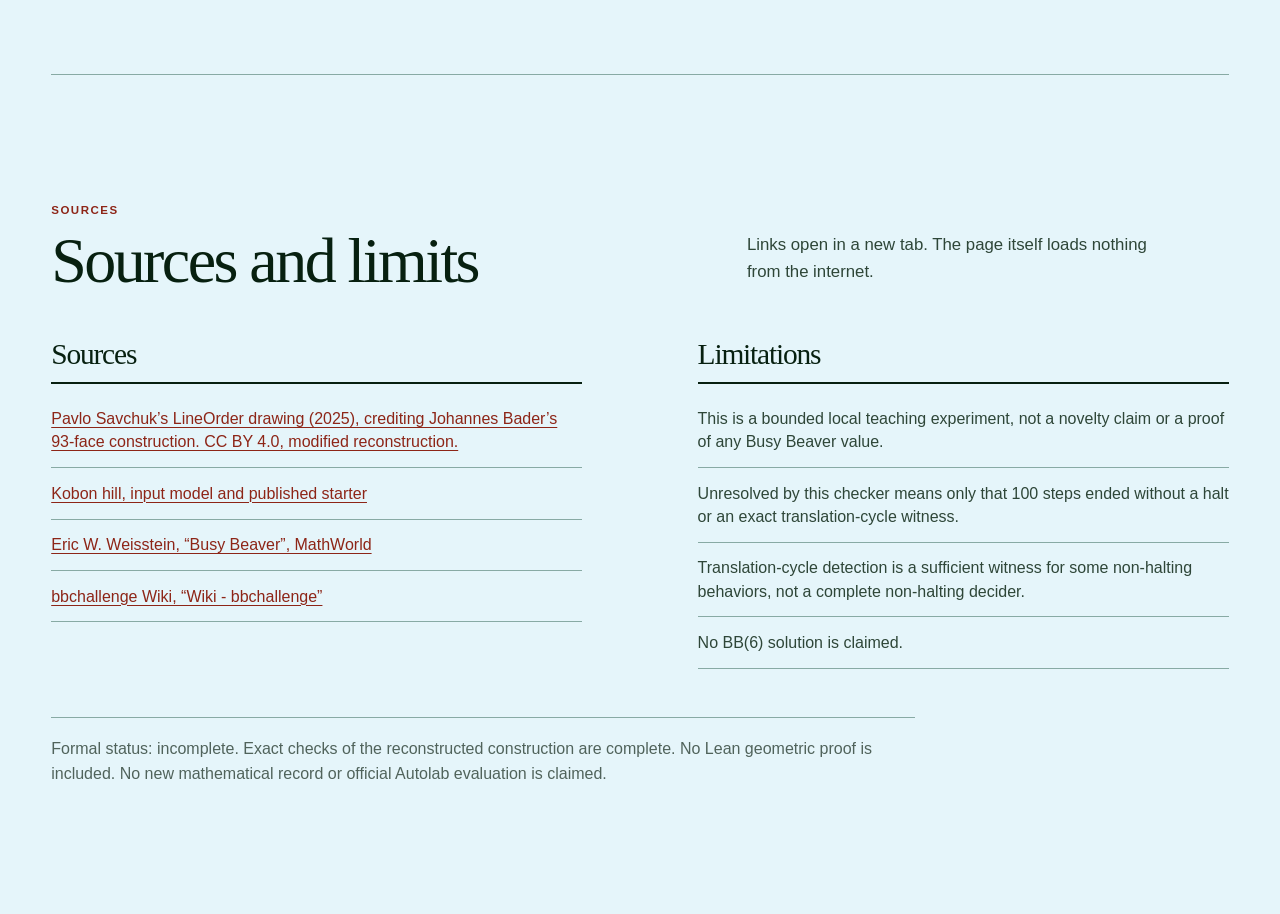
==== commit 6cd1f9c3: "Polish offline demos and make fence controls compact" ====
--- a/site/index.html
+++ b/site/index.html
@@ -4,14 +4,14 @@
   <meta charset="utf-8">
   <meta name="viewport" content="width=device-width, initial-scale=1, viewport-fit=cover">
   <meta name="color-scheme" content="light">
-  <meta name="description" content="A local, data-driven learning exhibition about mathematical claims, geometry, search, and proof.">
+  <meta name="description" content="Two small math playgrounds: move fences to make triangular yards, and program a tiny tape robot. Fence counts are checked with exact arithmetic.">
   <title>Math You Can Touch · fences and tiny programs</title>
   <link rel="stylesheet" href="site.css">
 </head>
 <body>
   <a class="skip-link" href="#main-content">Skip to the exhibition</a>
   <noscript>
-    <div class="script-notice" role="status">This local exhibition needs JavaScript to read the supplied <code>data.js</code> and draw saved evidence. It does not run a search, a proof assistant, or an evaluator in your browser.</div>
+    <div class="script-notice" role="status">This page needs JavaScript to draw the saved results.</div>
   </noscript>
 
   <header class="masthead">
@@ -22,12 +22,12 @@
   <main id="main-content">
     <section id="opening" class="scene opening" data-scene="Opening" aria-labelledby="pageTitle">
       <div class="opening-copy">
-        <p class="kicker">A local learning exhibition</p>
+        <p class="kicker">Fences and a tape robot</p>
         <h1 id="pageTitle">Math you can touch.</h1>
-        <p class="deck">Move fences to make triangular yards. Program a tiny robot and predict whether it will stop. Start in the playgrounds, then explore the mathematics and saved experiments below.</p>
+        <p class="deck">Move fences to make triangular yards, or program a tiny robot and guess whether it stops. Start with a playground. The lesson and saved experiments are below.</p>
         <div class="opening-links">
-          <a class="text-link" href="#kobon">Begin with the fences <span aria-hidden="true">↓</span></a>
-          <a id="garden3dLink" class="garden-link" href="3d.html">Play with the fences <span aria-hidden="true">↗</span></a>
+          <a class="text-link" href="#kobon">Read the fence lesson <span aria-hidden="true">↓</span></a>
+          <a id="fencePlaygroundLink" class="garden-link" href="fences.html">Play with the fences <span aria-hidden="true">↗</span></a>
           <a class="garden-link" href="beaver.html">Program the tape robot <span aria-hidden="true">↗</span></a>
         </div>
       </div>
@@ -43,25 +43,25 @@
 
     <section id="dataState" class="data-state" aria-live="polite">
       <p class="kicker">Local record</p>
-      <h2>Waiting for <code>window.LEARNING_DATA</code>.</h2>
-      <p id="dataStateMessage">The page is ready to display saved geometry and traces from <code>data.js</code>. Until that file is supplied, it will not display experimental values as facts.</p>
+      <h2>Loading the saved results…</h2>
+      <p id="dataStateMessage">If this message stays, <code>data.js</code> is missing or damaged, so the page shows no numbers.</p>
     </section>
 
     <div id="exhibition" hidden>
       <section id="results" class="scene result-ledger" data-scene="Current results" aria-labelledby="resultsTitle">
         <div class="section-intro">
-          <p class="kicker">Current record</p>
-          <h2 id="resultsTitle">What the supplied records establish</h2>
+          <p class="kicker">Results</p>
+          <h2 id="resultsTitle">What we found</h2>
         </div>
         <div id="resultLedger" class="ledger" aria-live="polite"></div>
-        <p class="scope-note">Each statement names its evidence level. A displayed arrangement shows what that saved arrangement achieves. It does not establish a global maximum, novelty, a Lean proof, or an official evaluation.</p>
+        <p class="scope-note">Each checked drawing shows a possible count. None proves a maximum, sets a new record, or has a Lean proof or official Autolab result.</p>
       </section>
 
       <section id="kobon" class="scene kobon-scene" data-scene="Kobon geometry" aria-labelledby="kobonTitle">
         <div class="section-intro split-intro">
           <div>
             <p class="kicker">Experiment one · Kobon triangles</p>
-            <h2 id="kobonTitle">Count regions, not every triangle you can draw.</h2>
+            <h2 id="kobonTitle">Only uncut triangles count.</h2>
           </div>
           <p>Think of each line as an infinite fence. A triangular yard counts only when three fences close it in and no other fence cuts across the yard.</p>
         </div>
@@ -81,24 +81,24 @@
                 <circle cx="140" cy="220" r="6" /><circle cx="240" cy="220" r="6" />
               </g>
             </svg>
-            <figcaption id="lessonCaption">Three infinite fences enclose one triangular yard.</figcaption>
+            <figcaption id="lessonCaption">Three fences close in one yard.</figcaption>
           </figure>
           <div class="lesson-copy">
             <p class="lesson-number">01</p>
-            <h3>One extra fence changes the yard.</h3>
-            <p id="lessonExplanation">The three fences meet at (140,120), (140,320), and (340,320). Their uncut triangular yard counts as one face.</p>
+            <h3>Add one fence and the yard splits.</h3>
+            <p id="lessonExplanation" aria-live="polite">Three fences cross at three corners. Nothing cuts through the triangle between them, so it counts as one yard.</p>
             <label class="switch-control" for="crossToggle">
-              <input id="crossToggle" type="checkbox">
+              <input id="crossToggle" type="checkbox" aria-controls="crossedLesson" aria-describedby="lessonExplanation">
               <span class="switch-art" aria-hidden="true"></span>
-              <span>Build the fence y = 220 through the yard</span>
+              <span>Add a fourth fence across the yard</span>
             </label>
           </div>
         </div>
 
         <div class="record-header">
           <div>
-            <p class="kicker">Exact geometry</p>
-            <h3>Choose a record and inspect its faces.</h3>
+            <p class="kicker">The 18-fence drawings</p>
+            <h3>Pick a drawing, then inspect its yards.</h3>
           </div>
           <p id="snapshotReadout" class="record-readout">No saved geometry selected.</p>
         </div>
@@ -112,22 +112,22 @@
               <g id="arrangementFaces"></g>
               <g id="arrangementLines"></g>
             </svg>
-            <p class="diagram-note">Line equations remain exact strings in the local record. The screen drawing uses floating-point placement only.</p>
+            <p class="diagram-note">The drawing is approximate. The counts come from exact integer equations.</p>
             <div class="tool-row" aria-label="Geometry controls">
-              <button id="faceToggle" type="button" aria-pressed="true">Hide face color</button>
+              <button id="faceToggle" type="button" aria-pressed="true">Hide shading</button>
               <button id="zoomOut" type="button">Zoom out</button>
               <button id="zoomIn" type="button">Zoom in</button>
-              <button id="zoomFace" type="button" disabled>Zoom to face</button>
-              <button id="resetGeometry" type="button">Show full record</button>
+              <button id="zoomFace" type="button" disabled>Zoom to yard</button>
+              <button id="resetGeometry" type="button">Show everything</button>
               <button id="downloadGeometry" type="button">Download exact lines</button>
             </div>
           </div>
           <aside class="face-inspector" aria-labelledby="faceInspectorTitle">
-            <p class="kicker">Face inspector</p>
-            <h3 id="faceInspectorTitle">Read the witness</h3>
-            <p id="faceExplanation">Choose a colored face or use the list below.</p>
+            <p class="kicker">Yard inspector</p>
+            <h3 id="faceInspectorTitle">Pick a yard</h3>
+            <p id="faceExplanation">Click a shaded yard, or pick one from the list.</p>
             <div id="supportDetails" class="support-details" hidden>
-              <p>Supporting equations</p>
+              <p>Its three fences</p>
               <ol id="supportLines"></ol>
             </div>
             <div class="face-list-heading"><span>Triangular yards</span><span id="faceCount">0</span></div>
@@ -139,16 +139,20 @@
       <section id="search" class="scene search-scene" data-scene="Structured search" aria-labelledby="searchTitle">
         <div class="section-intro split-intro">
           <div>
-            <p class="kicker">Experiment two · structured search</p>
-            <h2 id="searchTitle">A search outcome has a history.</h2>
-          </div>
-          <p>Saved runs preserve method, seed, starting point, proposals, best result, elapsed time, and stopping reason. That makes the outcome inspectable without pretending the display itself reran the search.</p>
-        </div>
+            <p class="kicker">Experiment two · trying to beat 93</p>
+            <h2 id="searchTitle">Six thousand tries did not beat 93.</h2>
+          </div>
+          <p>Four runs started from Bader’s 93-yard construction and tried 1,500 changes each. Most moved one fence. Every 250 tries, a run restarted from Bader’s construction with three random changes. No run found more than 93 yards. The search explored only drawings close to Bader’s construction.</p>
+        </div>
+        <details class="search-method"><summary>How the search chose its moves</summary>
+          <p>We used Python’s seeded random generator, with seeds 17 and 42 for each of two methods. One changed a fence’s position. The other could change its direction or position. Each change adjusted one whole-number coefficient in the line equation ax + by + c = 0. Its size was the larger of 1 and floor(max(|a|, |b|) / d), with d chosen from 10, 100, 1,000 and 10,000 and either sign chosen at random.</p>
+          <p>Ordinary moves were kept when the count stayed level or rose. Every 250 proposals, we restarted from Bader’s construction and applied three changes, accepting a valid restart even if its count fell. Invalid drawings were rejected. Both exact counters had to agree. Each run allowed 1,500 proposals or 120 seconds, whichever came first. All four used their proposal budget. These settings describe the 6,000-try experiment, not the earlier search that found 76.</p>
+        </details>
         <div id="searchOutcome" class="search-outcome" aria-live="polite"></div>
         <div class="run-table-wrap">
           <table>
-            <caption>Completed pilot searches</caption>
-            <thead><tr><th scope="col">Record</th><th scope="col">Method</th><th scope="col">Start</th><th scope="col">Best</th><th scope="col">Proposals</th><th scope="col">Elapsed</th><th scope="col">Stop</th></tr></thead>
+            <caption>The four search runs</caption>
+            <thead><tr><th scope="col">Run</th><th scope="col">Change</th><th scope="col">Start</th><th scope="col">Best</th><th scope="col">Tries</th><th scope="col">Time</th><th scope="col">Stopped because</th></tr></thead>
             <tbody id="runRows"></tbody>
           </table>
         </div>
@@ -158,64 +162,64 @@
         <div class="section-intro split-intro">
           <div>
             <p class="kicker">Experiment three · a small machine</p>
-            <h2 id="beaverTitle">A tiny robot walks across endless blank tiles.</h2>
-          </div>
-          <p>Each robot instruction says: write 0 or 1, move left or right, then enter state A, B, or stop. The Busy Beaver challenge asks which tiny robot takes the most steps before it eventually stops.</p>
+            <h2 id="beaverTitle">A tiny robot walks along an endless tape.</h2>
+          </div>
+          <p>Each rule tells the robot what to write, which way to move, and whether to switch state or stop. In this two-state, two-symbol model, the Busy Beaver question asks which halting robot takes the most steps.</p>
         </div>
         <div class="beaver-layout">
           <section class="tape-machine" aria-labelledby="tapeTitle">
             <div class="machine-heading">
-              <div><p class="kicker">Champion trace</p><h3 id="tapeTitle">The robot’s endless tape</h3></div>
+              <div><p class="kicker">Saved run</p><h3 id="tapeTitle">The robot’s endless tape</h3></div>
               <p id="traceStatus" class="trace-status">No trace loaded.</p>
             </div>
             <div id="tape" class="tape" role="img" aria-label="Busy Beaver tape"></div>
             <div class="machine-controls" aria-label="Trace playback controls">
               <button id="traceReset" type="button">Reset</button>
-              <button id="traceStep" type="button">Next saved step</button>
-              <button id="traceRun" type="button" aria-pressed="false">Run at 4 steps per second</button>
-            </div>
-            <p id="traceFeedback" class="trace-feedback" aria-live="polite">The replay stops after at most 21 saved states.</p>
+              <button id="traceStep" type="button">Next step</button>
+              <button id="traceRun" type="button" aria-pressed="false">Play</button>
+            </div>
+            <p id="traceFeedback" class="trace-feedback" aria-live="polite">This saved robot halts after six steps.</p>
           </section>
           <section class="transition-panel" aria-labelledby="transitionTitle">
-            <p class="kicker">Transition table</p>
-            <h3 id="transitionTitle">The selected instruction</h3>
+            <p class="kicker">Rules</p>
+            <h3 id="transitionTitle">The highlighted rule runs next</h3>
             <div id="transitionTable" class="transition-table" aria-live="polite"></div>
           </section>
         </div>
         <div id="beaverSummary" class="beaver-summary" aria-live="polite"></div>
-        <p class="scope-note">This six-step trace shows that at least one robot eventually stops after six steps. It is a lower bound, not proof that no robot can run longer. A third independent simulator with 203 fixed cells agreed on all 20,736 outcomes.</p>
+        <p class="scope-note">The six-step robot shows a halt with four marked squares. Our bounded run tested all 20,736 two-state rule sets for at most 100 steps, and a third simulator agreed on those bounded outcomes. For 5,912 machines, it found neither a halt nor a repeat proof. These are unresolved by our checker. The <a href="https://mathworld.wolfram.com/BusyBeaver.html">known two-state maximum is six steps</a>, so all 5,912 never halt. That conclusion uses the established theorem, which our bounded run does not prove.</p>
       </section>
 
       <section id="claims" class="scene claim-scene" data-scene="Claim boundaries" aria-labelledby="claimsTitle">
         <div class="section-intro">
-          <p class="kicker">The important distinction</p>
-          <h2 id="claimsTitle">Evidence answers a precise question.</h2>
+          <p class="kicker">Reading the evidence</p>
+          <h2 id="claimsTitle">Each kind of evidence proves one thing.</h2>
         </div>
         <div class="claim-columns">
           <article>
             <p class="lesson-number">01</p><h3>Witness</h3>
-            <p>An exact arrangement with its validated faces shows that at least that many faces are possible. That is a lower bound for the stated model.</p>
+            <p>A checked drawing with 93 yards proves that 93 is possible. It says nothing about whether 94 is.</p>
           </article>
           <article>
             <p class="lesson-number">02</p><h3>Proof</h3>
-            <p>A proof connects definitions to a conclusion. A formal proof assistant can check a specified theorem, but no such result is claimed here unless the supplied record says so.</p>
+            <p>Proving a maximum would mean showing that no drawing can do better. We have no such proof here, including in Lean.</p>
           </article>
           <article>
             <p class="lesson-number">03</p><h3>Novelty</h3>
-            <p>Finding an arrangement or a trace does not establish that it is new. Novelty requires comparison with the relevant public record.</p>
+            <p>Bader published the 93-yard drawing before we rebuilt it, so our version is a reconstruction of prior art.</p>
           </article>
         </div>
         <aside class="halt-note">
           <p class="kicker">Busy Beaver lesson</p>
-          <h3>Halting after a saved trace proves one lower bound.</h3>
-          <p>A machine that halts after a recorded number of steps demonstrates that this many steps are achievable. A timeout only says that this run did not halt before the cap. It does not prove an upper bound or non-halting.</p>
+          <h3>Three outcomes, three meanings</h3>
+          <p>A halting robot shows that its step count is possible. When it returns to an earlier state with the same 1s at the same distances from it, it will never halt. Reaching step 100 without either result leaves it unresolved by this checker. For these two-state robots, the known six-step theorem settles it.</p>
         </aside>
       </section>
 
       <section id="sources" class="scene sources-scene" data-scene="Sources and limits" aria-labelledby="sourcesTitle">
         <div class="section-intro split-intro">
-          <div><p class="kicker">Take this with you</p><h2 id="sourcesTitle">A conclusion should carry its limits.</h2></div>
-          <p>These are the references attached to the records on this page. Opening a link is your choice; the exhibition does not fetch sources while you explore.</p>
+          <div><p class="kicker">Sources</p><h2 id="sourcesTitle">Sources and limits</h2></div>
+          <p>Links open in a new tab. The page itself loads nothing from the internet.</p>
         </div>
         <div class="source-columns">
           <div><h3>Sources</h3><ul id="sourceList" class="source-list"></ul></div>
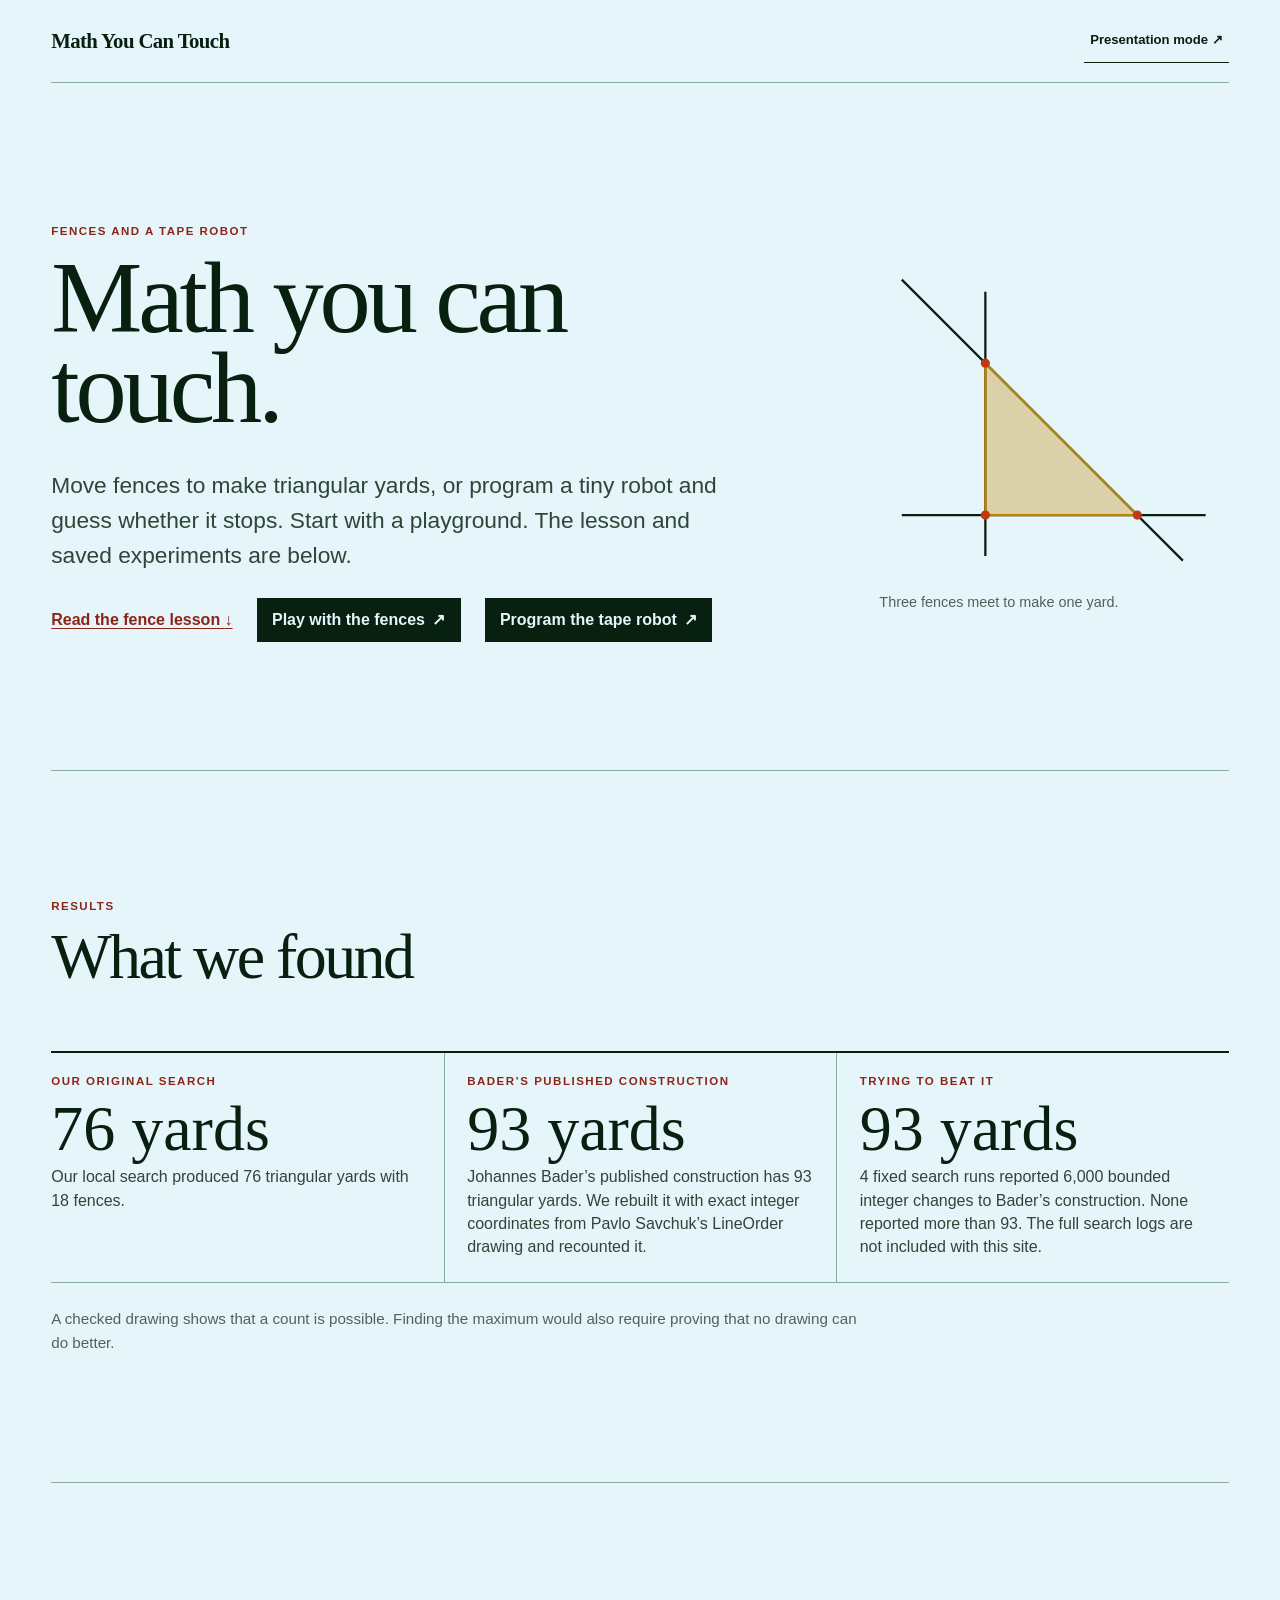
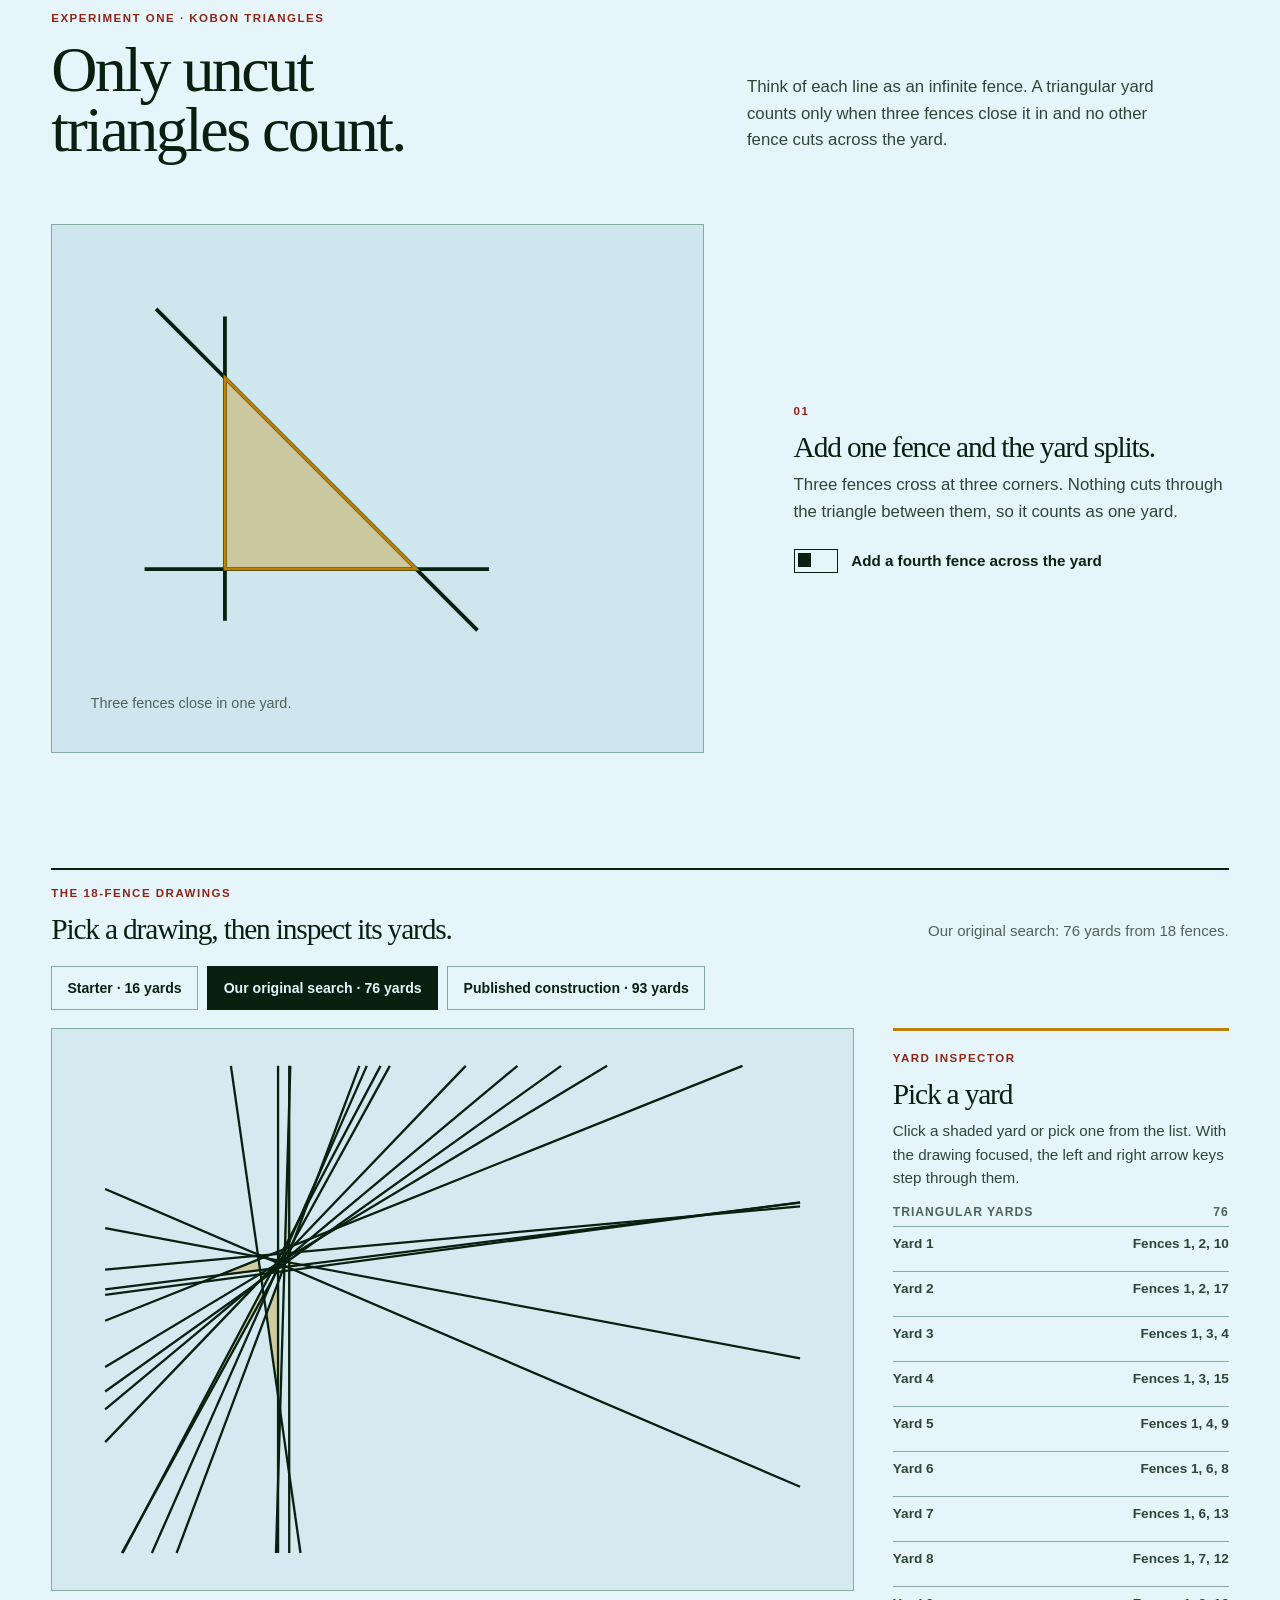
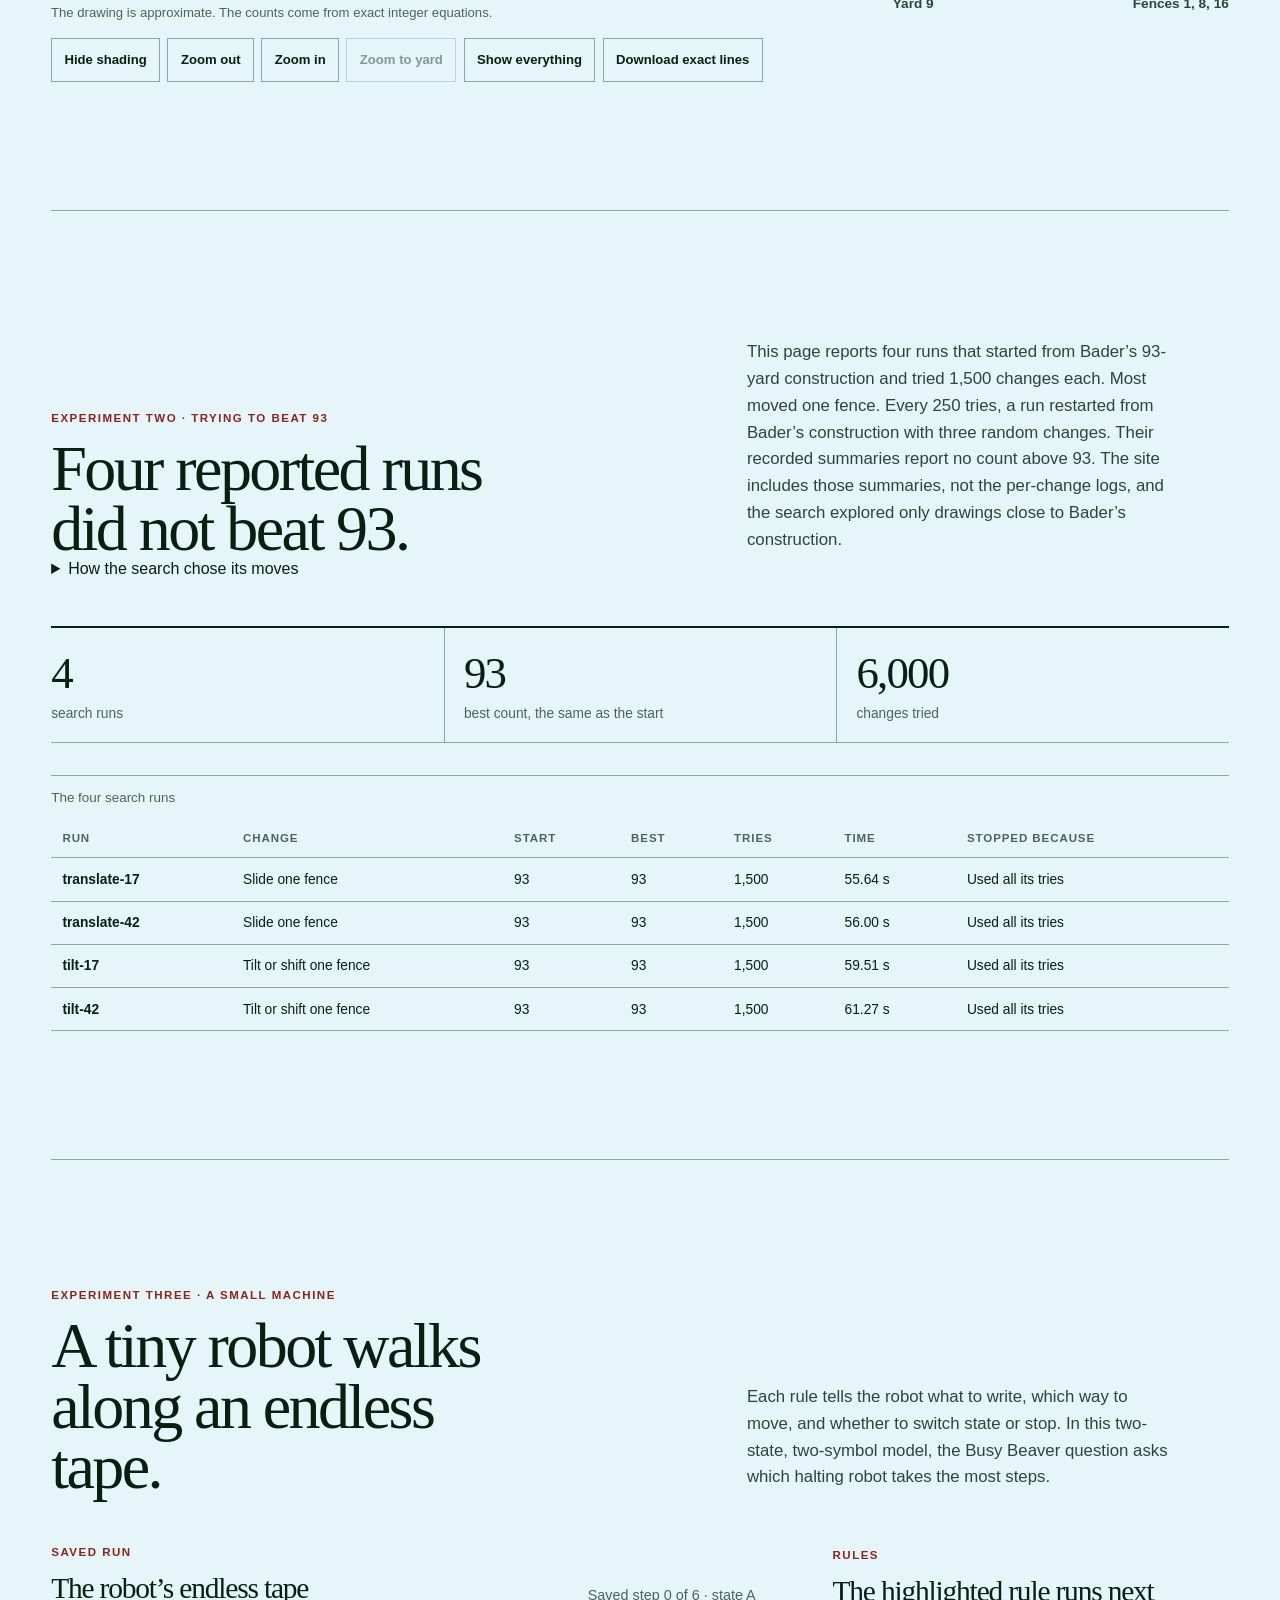
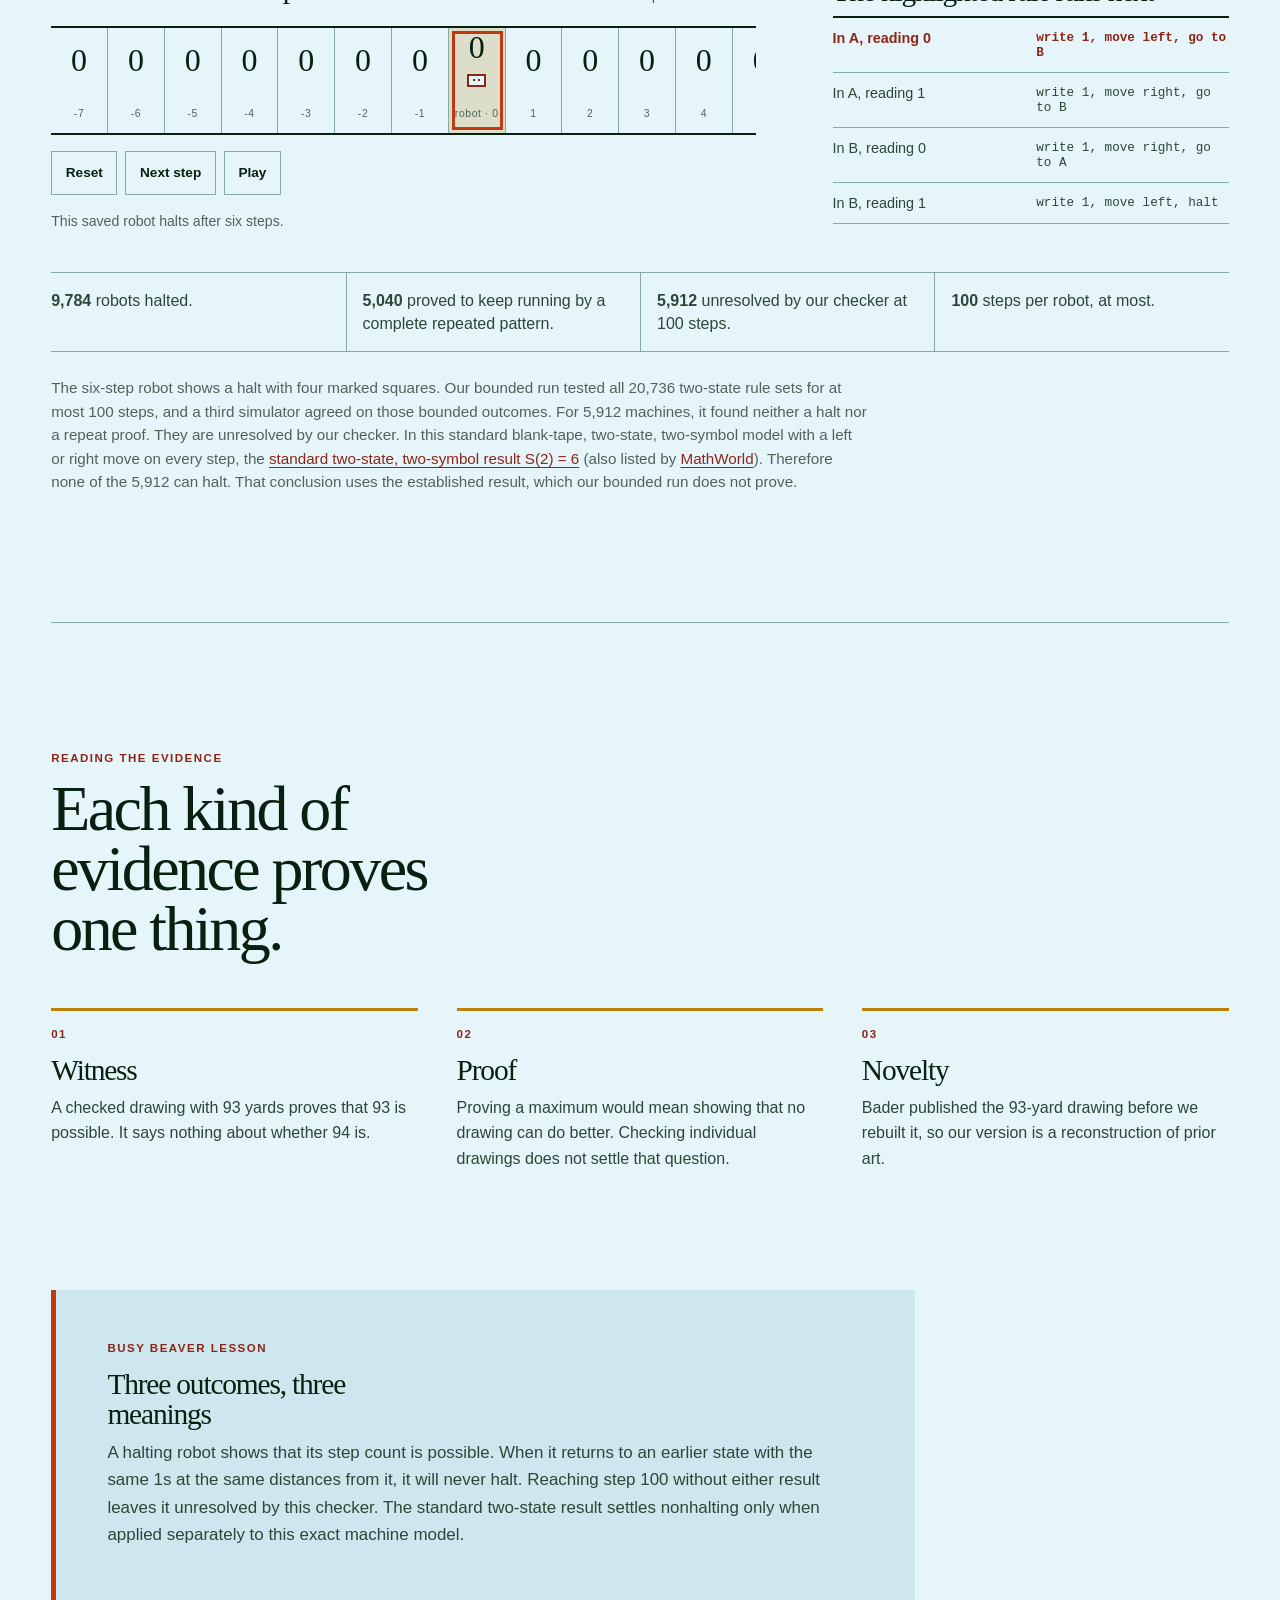
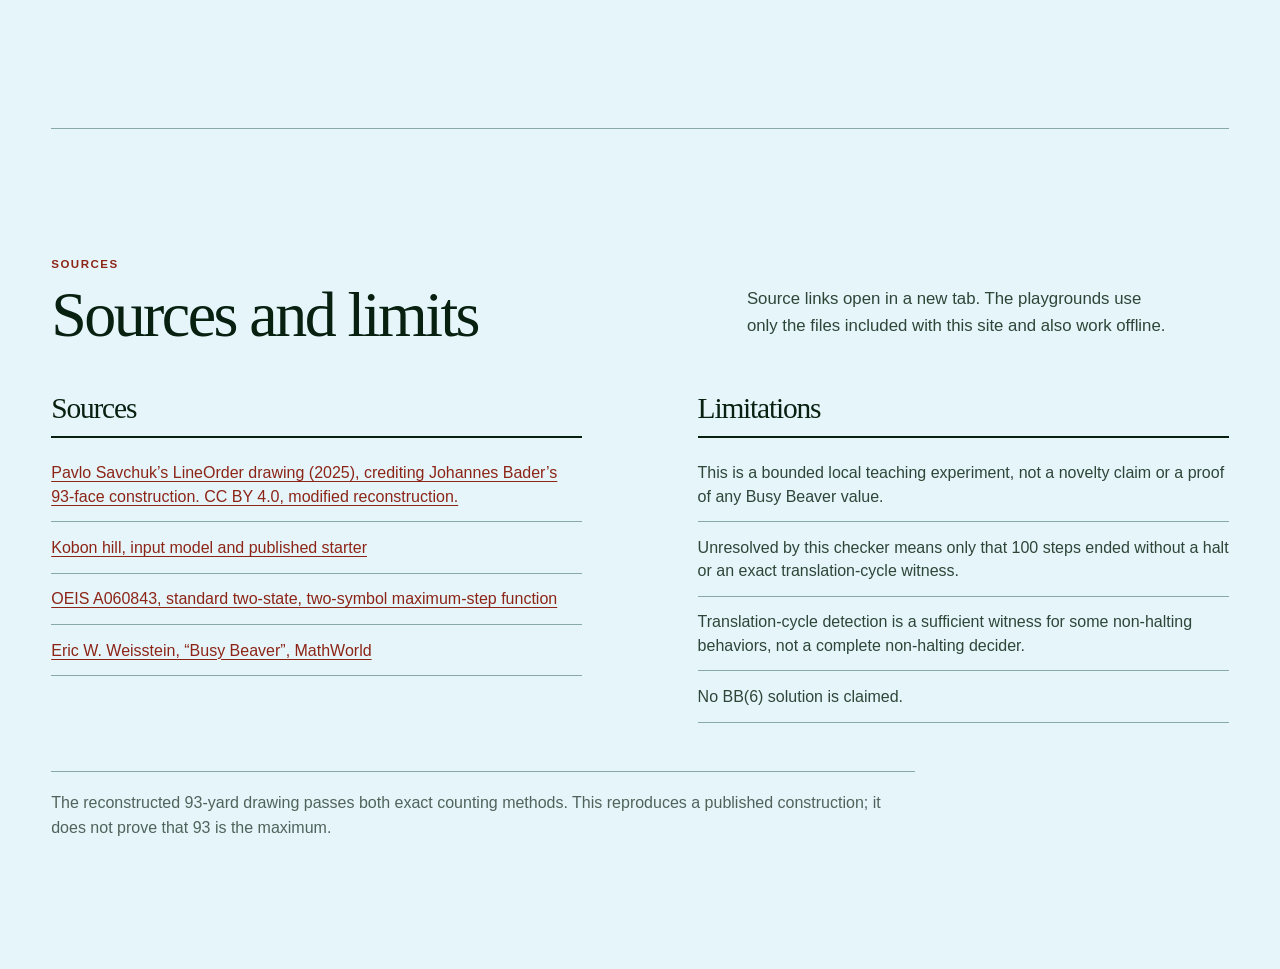
==== commit 70f589dd: "Publish visitor-facing math playgrounds" ====
--- a/site/index.html
+++ b/site/index.html
@@ -15,7 +15,7 @@
   </noscript>
 
   <header class="masthead">
-    <a class="wordmark" href="#opening" aria-label="Return to opening">OpenMath <span>field notes</span></a>
+    <a class="wordmark" href="#opening" aria-label="Return to opening">Math You Can Touch</a>
     <button id="presentationToggle" class="presentation-button" type="button" aria-pressed="false">Presentation mode <span aria-hidden="true">↗</span></button>
   </header>
 
@@ -54,7 +54,7 @@
           <h2 id="resultsTitle">What we found</h2>
         </div>
         <div id="resultLedger" class="ledger" aria-live="polite"></div>
-        <p class="scope-note">Each checked drawing shows a possible count. None proves a maximum, sets a new record, or has a Lean proof or official Autolab result.</p>
+        <p class="scope-note">A checked drawing shows that a count is possible. Finding the maximum would also require proving that no drawing can do better.</p>
       </section>
 
       <section id="kobon" class="scene kobon-scene" data-scene="Kobon geometry" aria-labelledby="kobonTitle">
@@ -140,13 +140,13 @@
         <div class="section-intro split-intro">
           <div>
             <p class="kicker">Experiment two · trying to beat 93</p>
-            <h2 id="searchTitle">Six thousand tries did not beat 93.</h2>
-          </div>
-          <p>Four runs started from Bader’s 93-yard construction and tried 1,500 changes each. Most moved one fence. Every 250 tries, a run restarted from Bader’s construction with three random changes. No run found more than 93 yards. The search explored only drawings close to Bader’s construction.</p>
+            <h2 id="searchTitle">Four reported runs did not beat 93.</h2>
+          </div>
+          <p>This page reports four runs that started from Bader’s 93-yard construction and tried 1,500 changes each. Most moved one fence. Every 250 tries, a run restarted from Bader’s construction with three random changes. Their recorded summaries report no count above 93. The site includes those summaries, not the per-change logs, and the search explored only drawings close to Bader’s construction.</p>
         </div>
         <details class="search-method"><summary>How the search chose its moves</summary>
           <p>We used Python’s seeded random generator, with seeds 17 and 42 for each of two methods. One changed a fence’s position. The other could change its direction or position. Each change adjusted one whole-number coefficient in the line equation ax + by + c = 0. Its size was the larger of 1 and floor(max(|a|, |b|) / d), with d chosen from 10, 100, 1,000 and 10,000 and either sign chosen at random.</p>
-          <p>Ordinary moves were kept when the count stayed level or rose. Every 250 proposals, we restarted from Bader’s construction and applied three changes, accepting a valid restart even if its count fell. Invalid drawings were rejected. Both exact counters had to agree. Each run allowed 1,500 proposals or 120 seconds, whichever came first. All four used their proposal budget. These settings describe the 6,000-try experiment, not the earlier search that found 76.</p>
+          <p>The recorded method kept ordinary moves when the count stayed level or rose. Every 250 proposals, it restarted from Bader’s construction and applied three changes, accepting a valid restart even if its count fell. Invalid drawings were rejected. Both exact counters had to agree. Each run allowed 1,500 proposals or 120 seconds, whichever came first. All four summaries report that they used their proposal budget. These settings describe the reported 6,000-change experiment, not the earlier search that found 76.</p>
         </details>
         <div id="searchOutcome" class="search-outcome" aria-live="polite"></div>
         <div class="run-table-wrap">
@@ -187,7 +187,7 @@
           </section>
         </div>
         <div id="beaverSummary" class="beaver-summary" aria-live="polite"></div>
-        <p class="scope-note">The six-step robot shows a halt with four marked squares. Our bounded run tested all 20,736 two-state rule sets for at most 100 steps, and a third simulator agreed on those bounded outcomes. For 5,912 machines, it found neither a halt nor a repeat proof. These are unresolved by our checker. The <a href="https://mathworld.wolfram.com/BusyBeaver.html">known two-state maximum is six steps</a>, so all 5,912 never halt. That conclusion uses the established theorem, which our bounded run does not prove.</p>
+        <p class="scope-note">The six-step robot shows a halt with four marked squares. Our bounded run tested all 20,736 two-state rule sets for at most 100 steps, and a third simulator agreed on those bounded outcomes. For 5,912 machines, it found neither a halt nor a repeat proof. They are unresolved by our checker. In this standard blank-tape, two-state, two-symbol model with a left or right move on every step, the <a href="https://oeis.org/A060843">standard two-state, two-symbol result S(2) = 6</a> (also listed by <a href="https://mathworld.wolfram.com/BusyBeaver.html">MathWorld</a>). Therefore none of the 5,912 can halt. That conclusion uses the established result, which our bounded run does not prove.</p>
       </section>
 
       <section id="claims" class="scene claim-scene" data-scene="Claim boundaries" aria-labelledby="claimsTitle">
@@ -202,7 +202,7 @@
           </article>
           <article>
             <p class="lesson-number">02</p><h3>Proof</h3>
-            <p>Proving a maximum would mean showing that no drawing can do better. We have no such proof here, including in Lean.</p>
+            <p>Proving a maximum would mean showing that no drawing can do better. Checking individual drawings does not settle that question.</p>
           </article>
           <article>
             <p class="lesson-number">03</p><h3>Novelty</h3>
@@ -212,14 +212,14 @@
         <aside class="halt-note">
           <p class="kicker">Busy Beaver lesson</p>
           <h3>Three outcomes, three meanings</h3>
-          <p>A halting robot shows that its step count is possible. When it returns to an earlier state with the same 1s at the same distances from it, it will never halt. Reaching step 100 without either result leaves it unresolved by this checker. For these two-state robots, the known six-step theorem settles it.</p>
+          <p>A halting robot shows that its step count is possible. When it returns to an earlier state with the same 1s at the same distances from it, it will never halt. Reaching step 100 without either result leaves it unresolved by this checker. The standard two-state result settles nonhalting only when applied separately to this exact machine model.</p>
         </aside>
       </section>
 
       <section id="sources" class="scene sources-scene" data-scene="Sources and limits" aria-labelledby="sourcesTitle">
         <div class="section-intro split-intro">
           <div><p class="kicker">Sources</p><h2 id="sourcesTitle">Sources and limits</h2></div>
-          <p>Links open in a new tab. The page itself loads nothing from the internet.</p>
+          <p>Source links open in a new tab. The playgrounds use only the files included with this site and also work offline.</p>
         </div>
         <div class="source-columns">
           <div><h3>Sources</h3><ul id="sourceList" class="source-list"></ul></div>
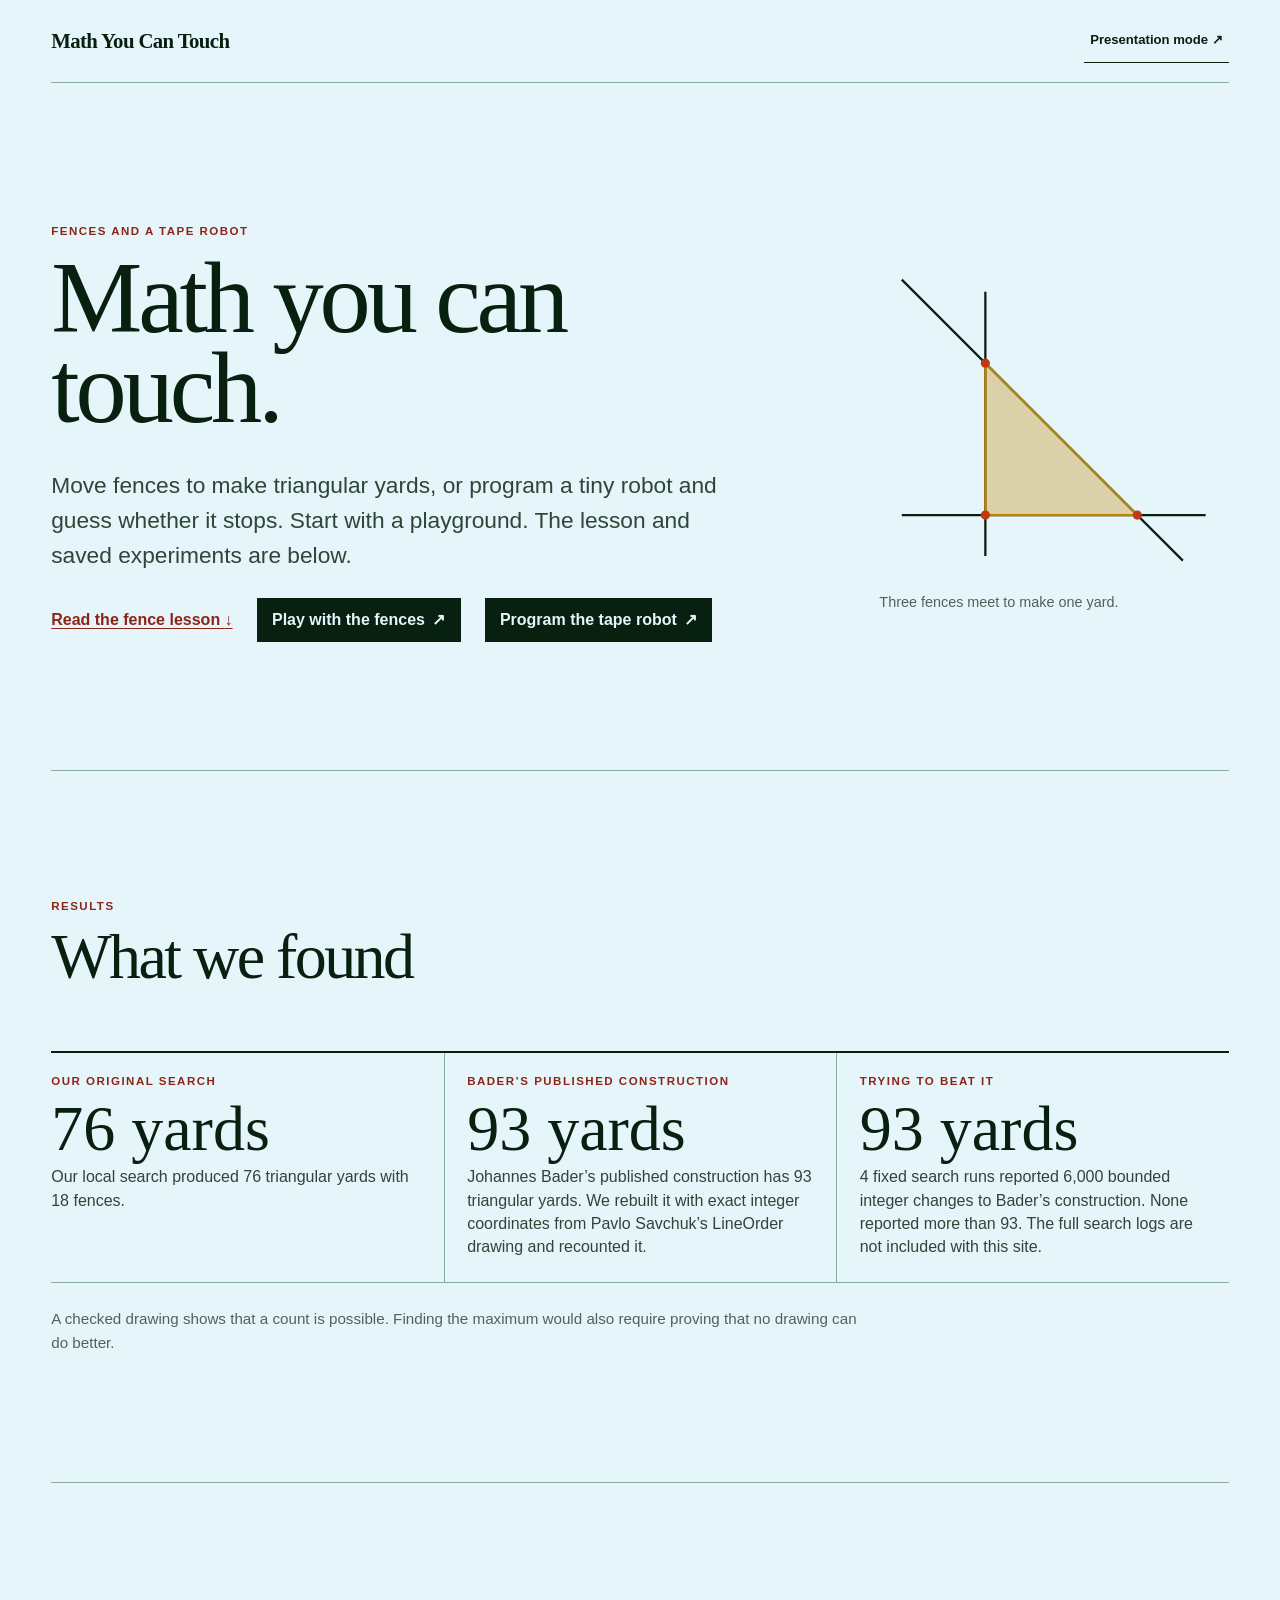
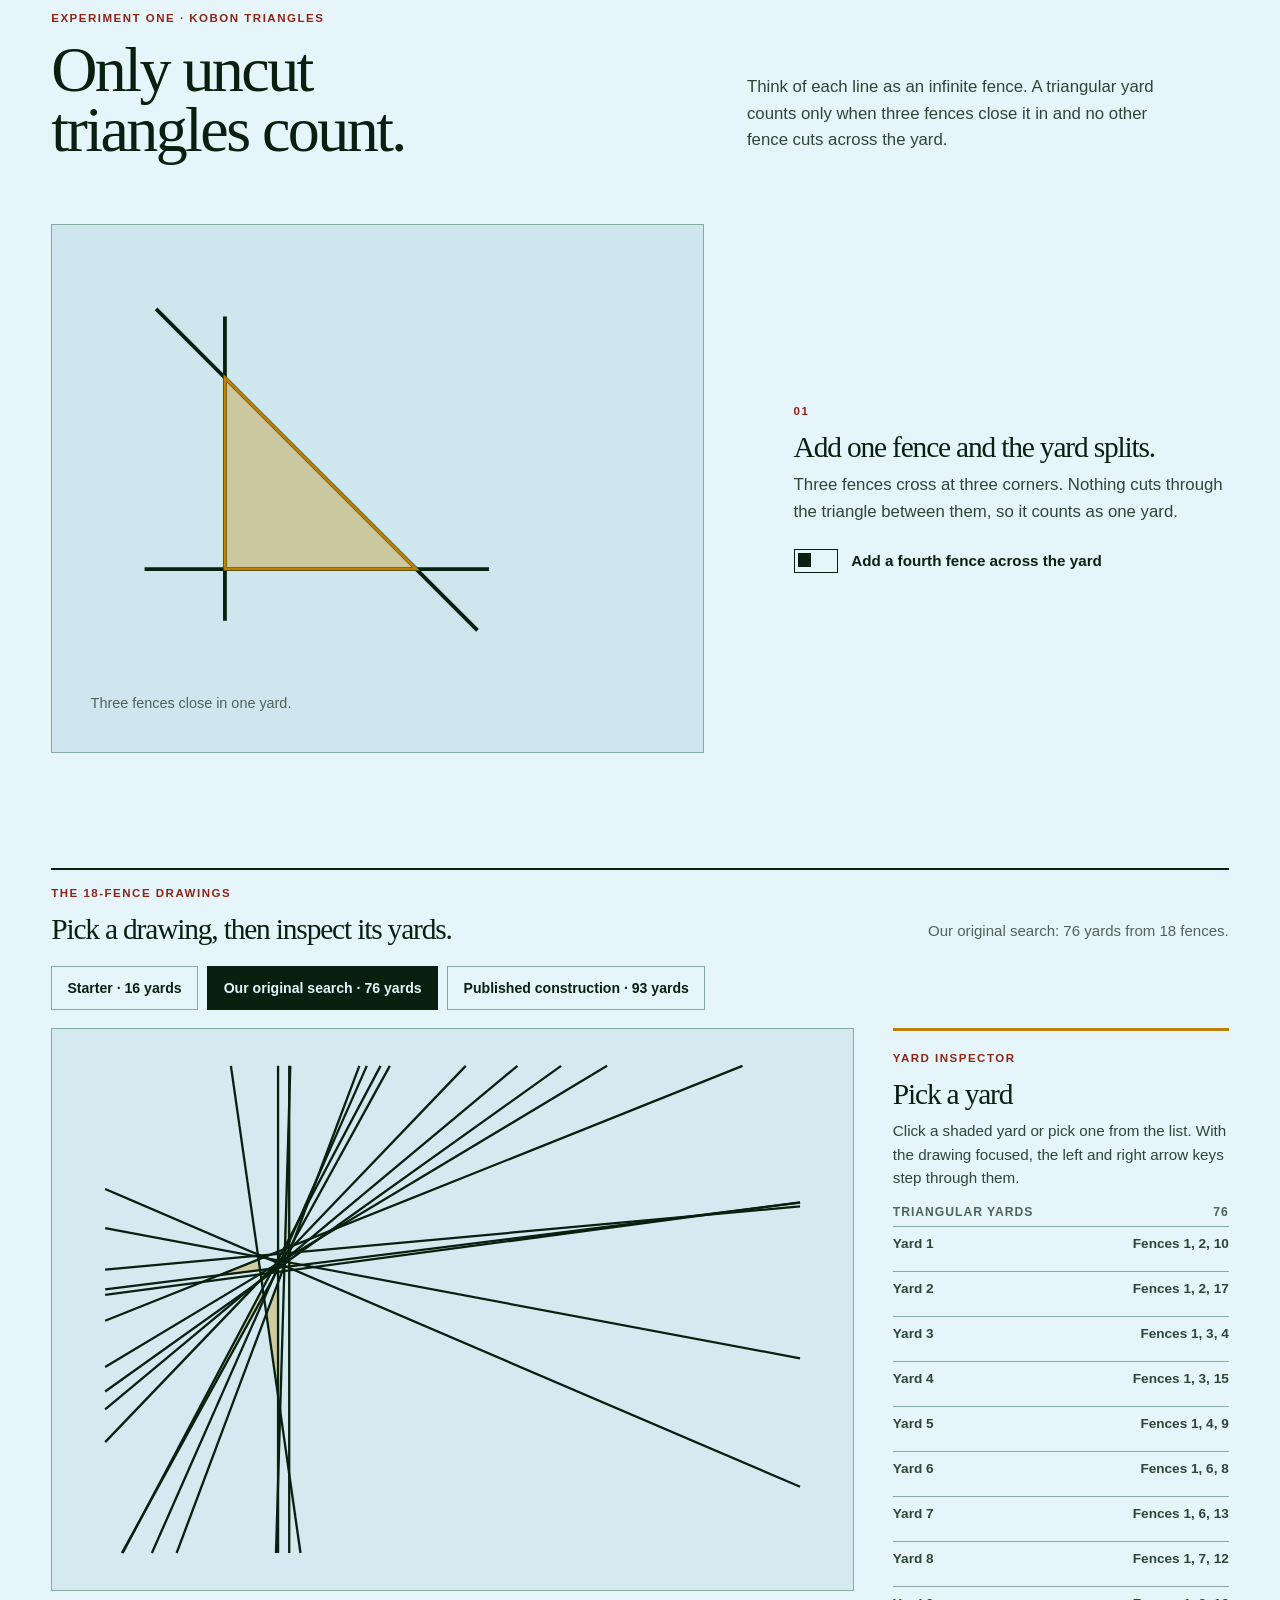
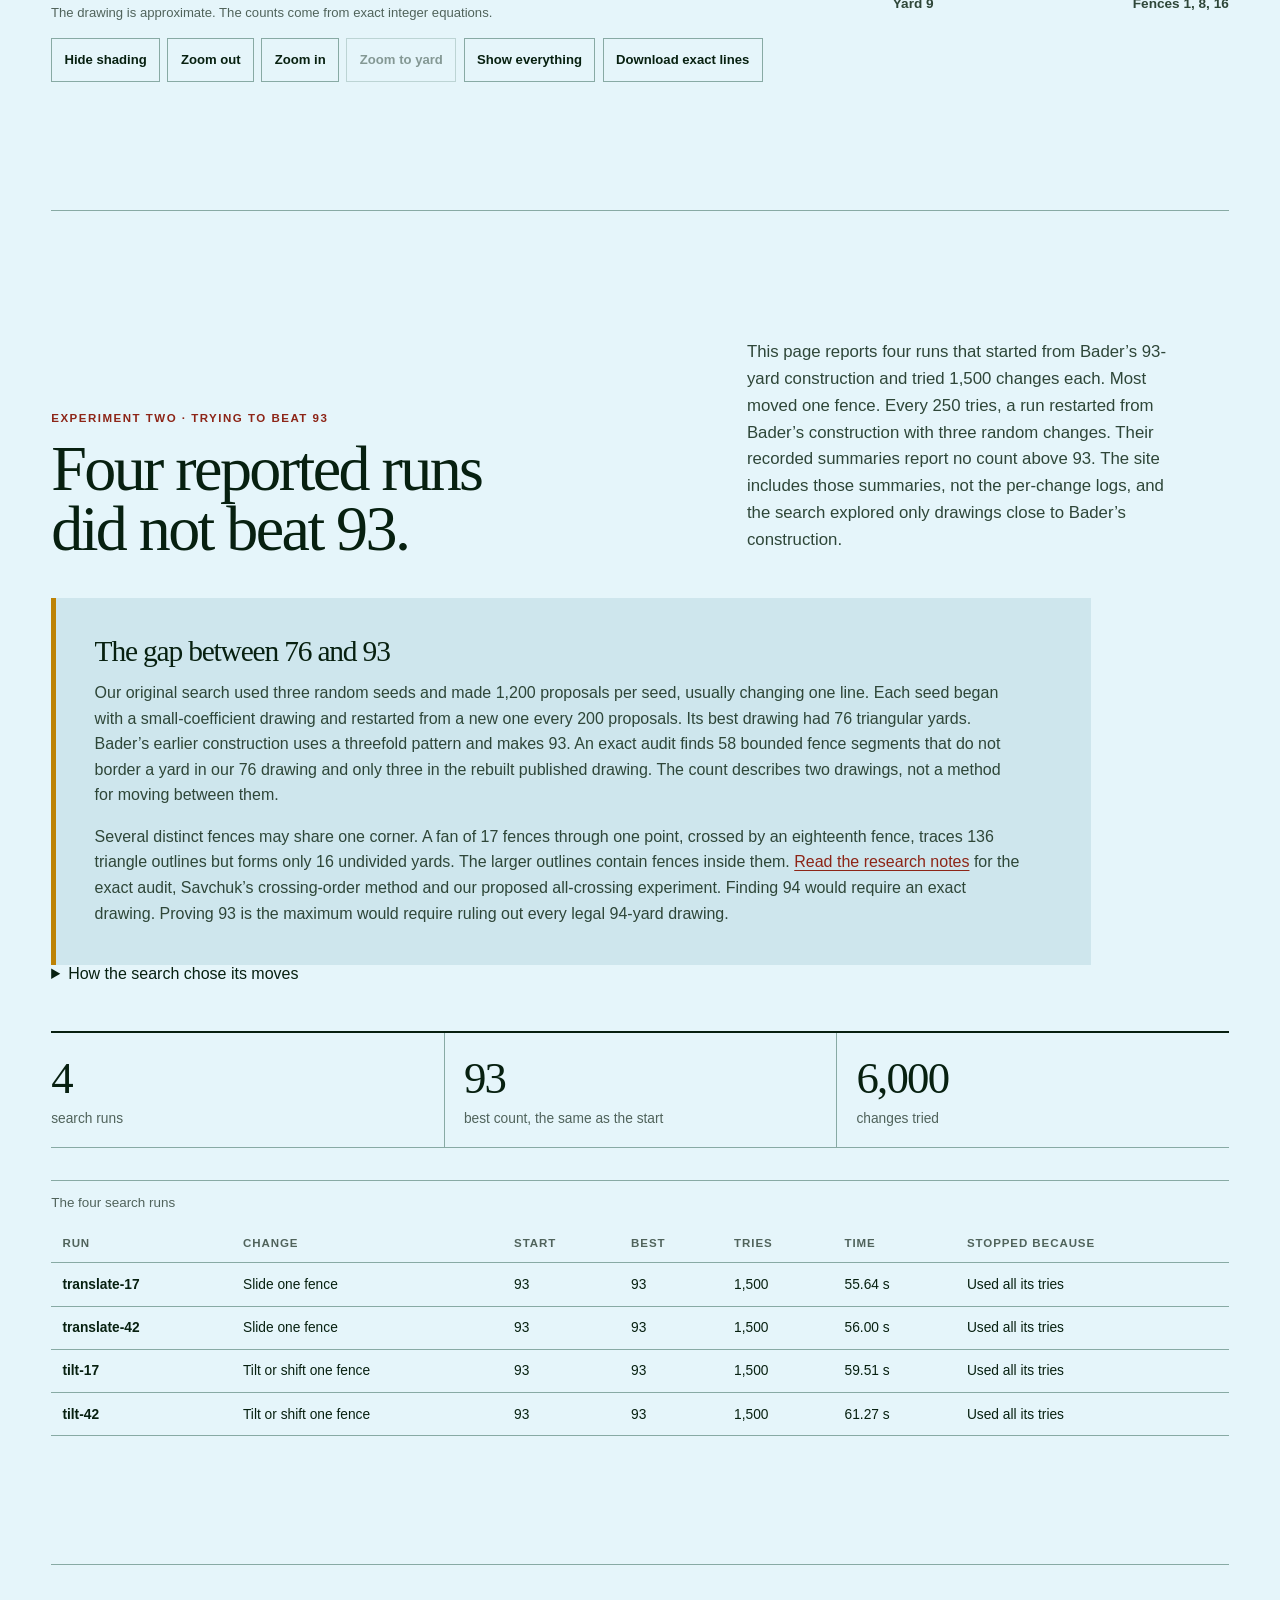
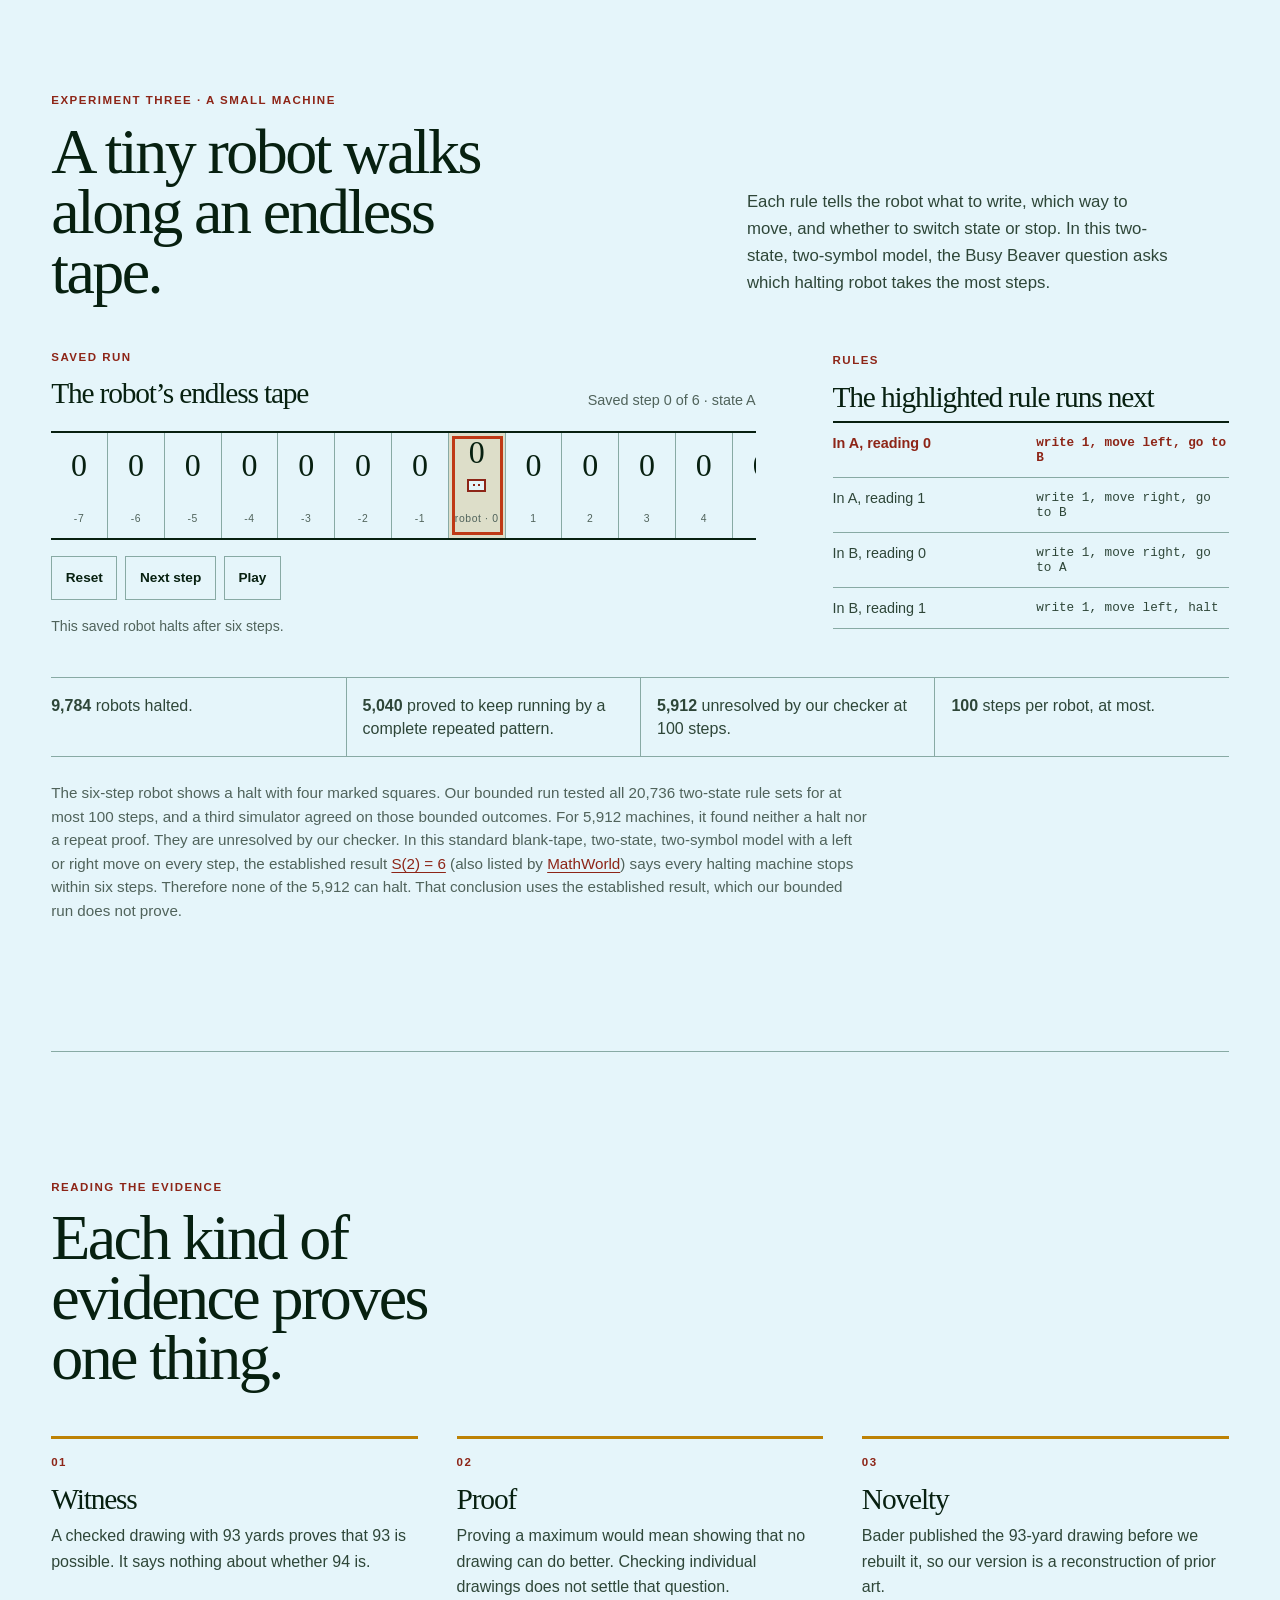
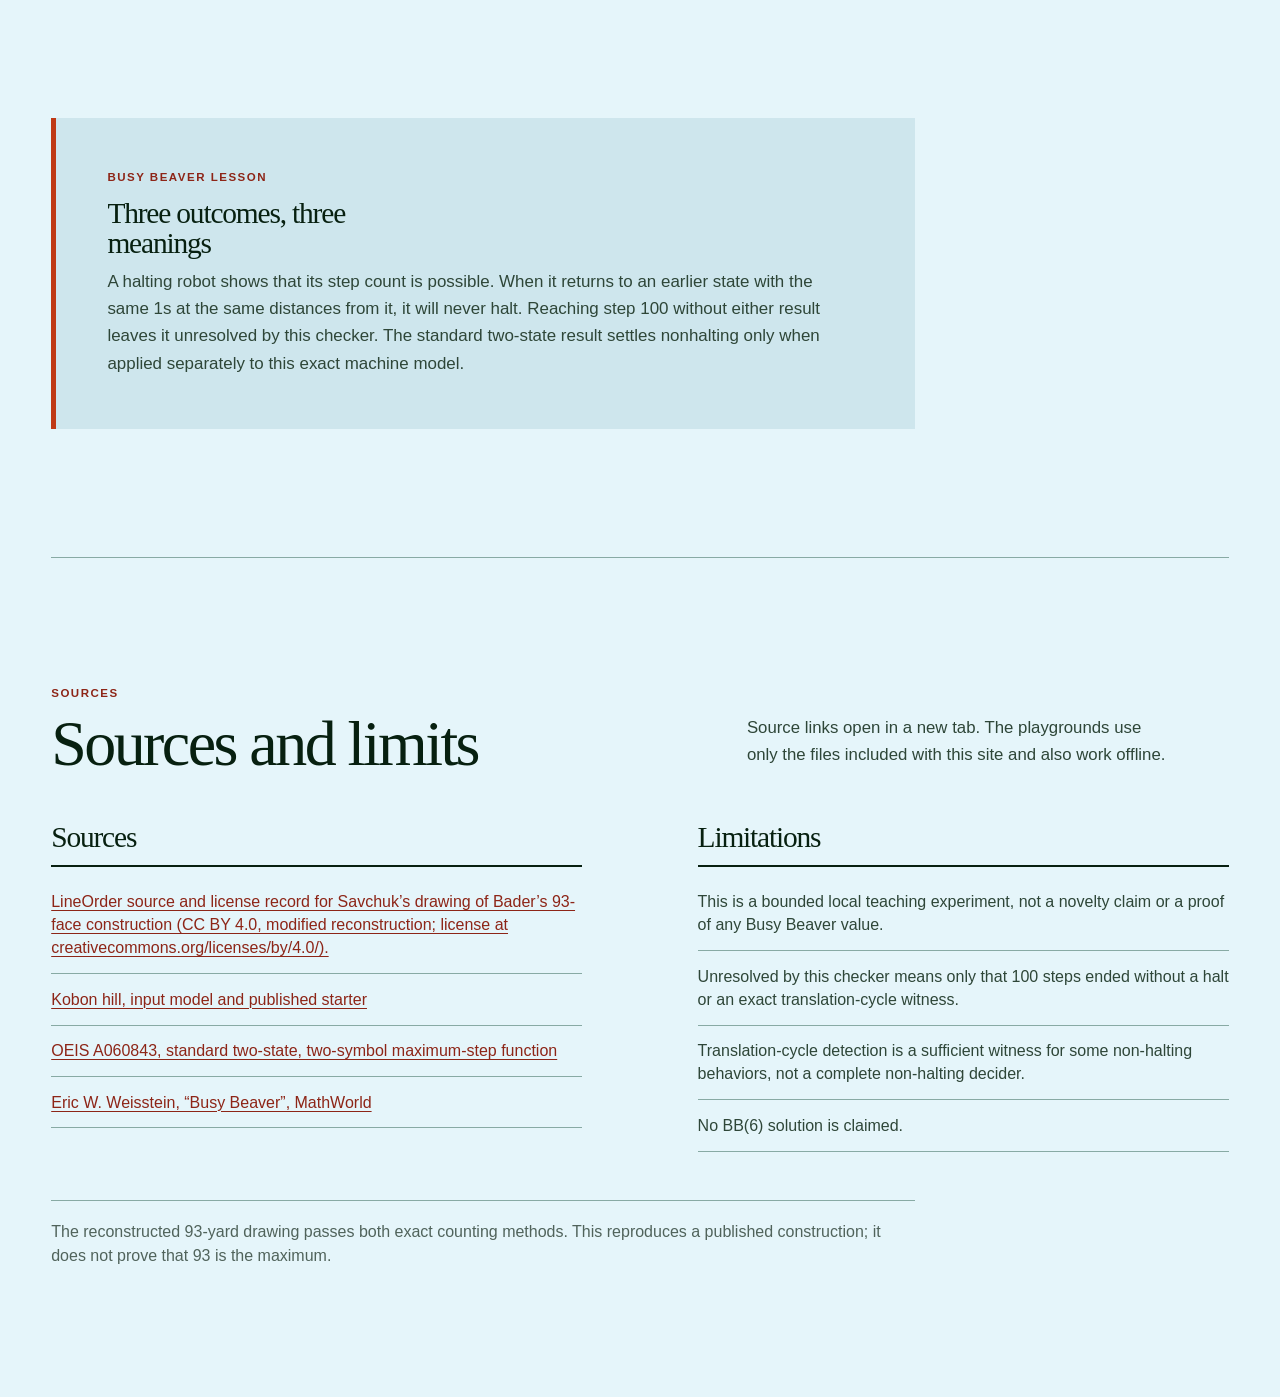
==== commit 92e2c265: "Explain the 76-to-93 gap, add segment audit and research notes Adds the gap section to the site stor" ====
--- a/site/index.html
+++ b/site/index.html
@@ -144,6 +144,11 @@
           </div>
           <p>This page reports four runs that started from Bader’s 93-yard construction and tried 1,500 changes each. Most moved one fence. Every 250 tries, a run restarted from Bader’s construction with three random changes. Their recorded summaries report no count above 93. The site includes those summaries, not the per-change logs, and the search explored only drawings close to Bader’s construction.</p>
         </div>
+        <div class="gap-explainer" aria-labelledby="gapTitle">
+          <h3 id="gapTitle">The gap between 76 and 93</h3>
+          <p>Our original search used three random seeds and made 1,200 proposals per seed, usually changing one line. Each seed began with a small-coefficient drawing and restarted from a new one every 200 proposals. Its best drawing had 76 triangular yards. Bader’s earlier construction uses a threefold pattern and makes 93. An exact audit finds 58 bounded fence segments that do not border a yard in our 76 drawing and only three in the rebuilt published drawing. The count describes two drawings, not a method for moving between them.</p>
+          <p>Several distinct fences may share one corner. A fan of 17 fences through one point, crossed by an eighteenth fence, traces 136 triangle outlines but forms only 16 undivided yards. The larger outlines contain fences inside them. <a href="https://github.com/qsimeon/math-you-can-touch/blob/main/docs/RESEARCH.md">Read the research notes</a> for the exact audit, Savchuk’s crossing-order method and our proposed all-crossing experiment. Finding 94 would require an exact drawing. Proving 93 is the maximum would require ruling out every legal 94-yard drawing.</p>
+        </div>
         <details class="search-method"><summary>How the search chose its moves</summary>
           <p>We used Python’s seeded random generator, with seeds 17 and 42 for each of two methods. One changed a fence’s position. The other could change its direction or position. Each change adjusted one whole-number coefficient in the line equation ax + by + c = 0. Its size was the larger of 1 and floor(max(|a|, |b|) / d), with d chosen from 10, 100, 1,000 and 10,000 and either sign chosen at random.</p>
           <p>The recorded method kept ordinary moves when the count stayed level or rose. Every 250 proposals, it restarted from Bader’s construction and applied three changes, accepting a valid restart even if its count fell. Invalid drawings were rejected. Both exact counters had to agree. Each run allowed 1,500 proposals or 120 seconds, whichever came first. All four summaries report that they used their proposal budget. These settings describe the reported 6,000-change experiment, not the earlier search that found 76.</p>
@@ -187,7 +192,7 @@
           </section>
         </div>
         <div id="beaverSummary" class="beaver-summary" aria-live="polite"></div>
-        <p class="scope-note">The six-step robot shows a halt with four marked squares. Our bounded run tested all 20,736 two-state rule sets for at most 100 steps, and a third simulator agreed on those bounded outcomes. For 5,912 machines, it found neither a halt nor a repeat proof. They are unresolved by our checker. In this standard blank-tape, two-state, two-symbol model with a left or right move on every step, the <a href="https://oeis.org/A060843">standard two-state, two-symbol result S(2) = 6</a> (also listed by <a href="https://mathworld.wolfram.com/BusyBeaver.html">MathWorld</a>). Therefore none of the 5,912 can halt. That conclusion uses the established result, which our bounded run does not prove.</p>
+        <p class="scope-note">The six-step robot shows a halt with four marked squares. Our bounded run tested all 20,736 two-state rule sets for at most 100 steps, and a third simulator agreed on those bounded outcomes. For 5,912 machines, it found neither a halt nor a repeat proof. They are unresolved by our checker. In this standard blank-tape, two-state, two-symbol model with a left or right move on every step, the established result <a href="https://oeis.org/A060843">S(2) = 6</a> (also listed by <a href="https://mathworld.wolfram.com/BusyBeaver.html">MathWorld</a>) says every halting machine stops within six steps. Therefore none of the 5,912 can halt. That conclusion uses the established result, which our bounded run does not prove.</p>
       </section>
 
       <section id="claims" class="scene claim-scene" data-scene="Claim boundaries" aria-labelledby="claimsTitle">
--- a/site/site.css
+++ b/site/site.css
@@ -110,6 +110,10 @@
 .face-list li { border-bottom: 1px solid var(--rule); }
 .face-list button { display: flex; width: 100%; justify-content: space-between; gap: .7rem; min-height: 2.75rem; padding: .65rem 0; border: 0; color: var(--ink-soft); font-size: .85rem; font-weight: 600; text-align: left; }
 .face-list button[aria-pressed="true"] { color: var(--vermilion-deep); }
+.gap-explainer { max-width: 65rem; margin-top: 2.4rem; padding: clamp(1.4rem, 3vw, 2.4rem); border-left: 5px solid var(--ochre); background: var(--paper-deep); }
+.gap-explainer h3 { margin-bottom: .85rem; }
+.gap-explainer p { max-width: 58rem; color: var(--ink-soft); line-height: 1.6; }
+.gap-explainer p:last-child { margin-bottom: 0; }
 .search-outcome { display: grid; grid-template-columns: repeat(3, 1fr); margin-top: 3rem; border-top: 2px solid var(--ink); }
 .search-outcome > div { padding: 1.2rem 1.2rem 1.2rem 0; border-bottom: 1px solid var(--rule); }
 .search-outcome > div + div { padding-left: 1.2rem; border-left: 1px solid var(--rule); }
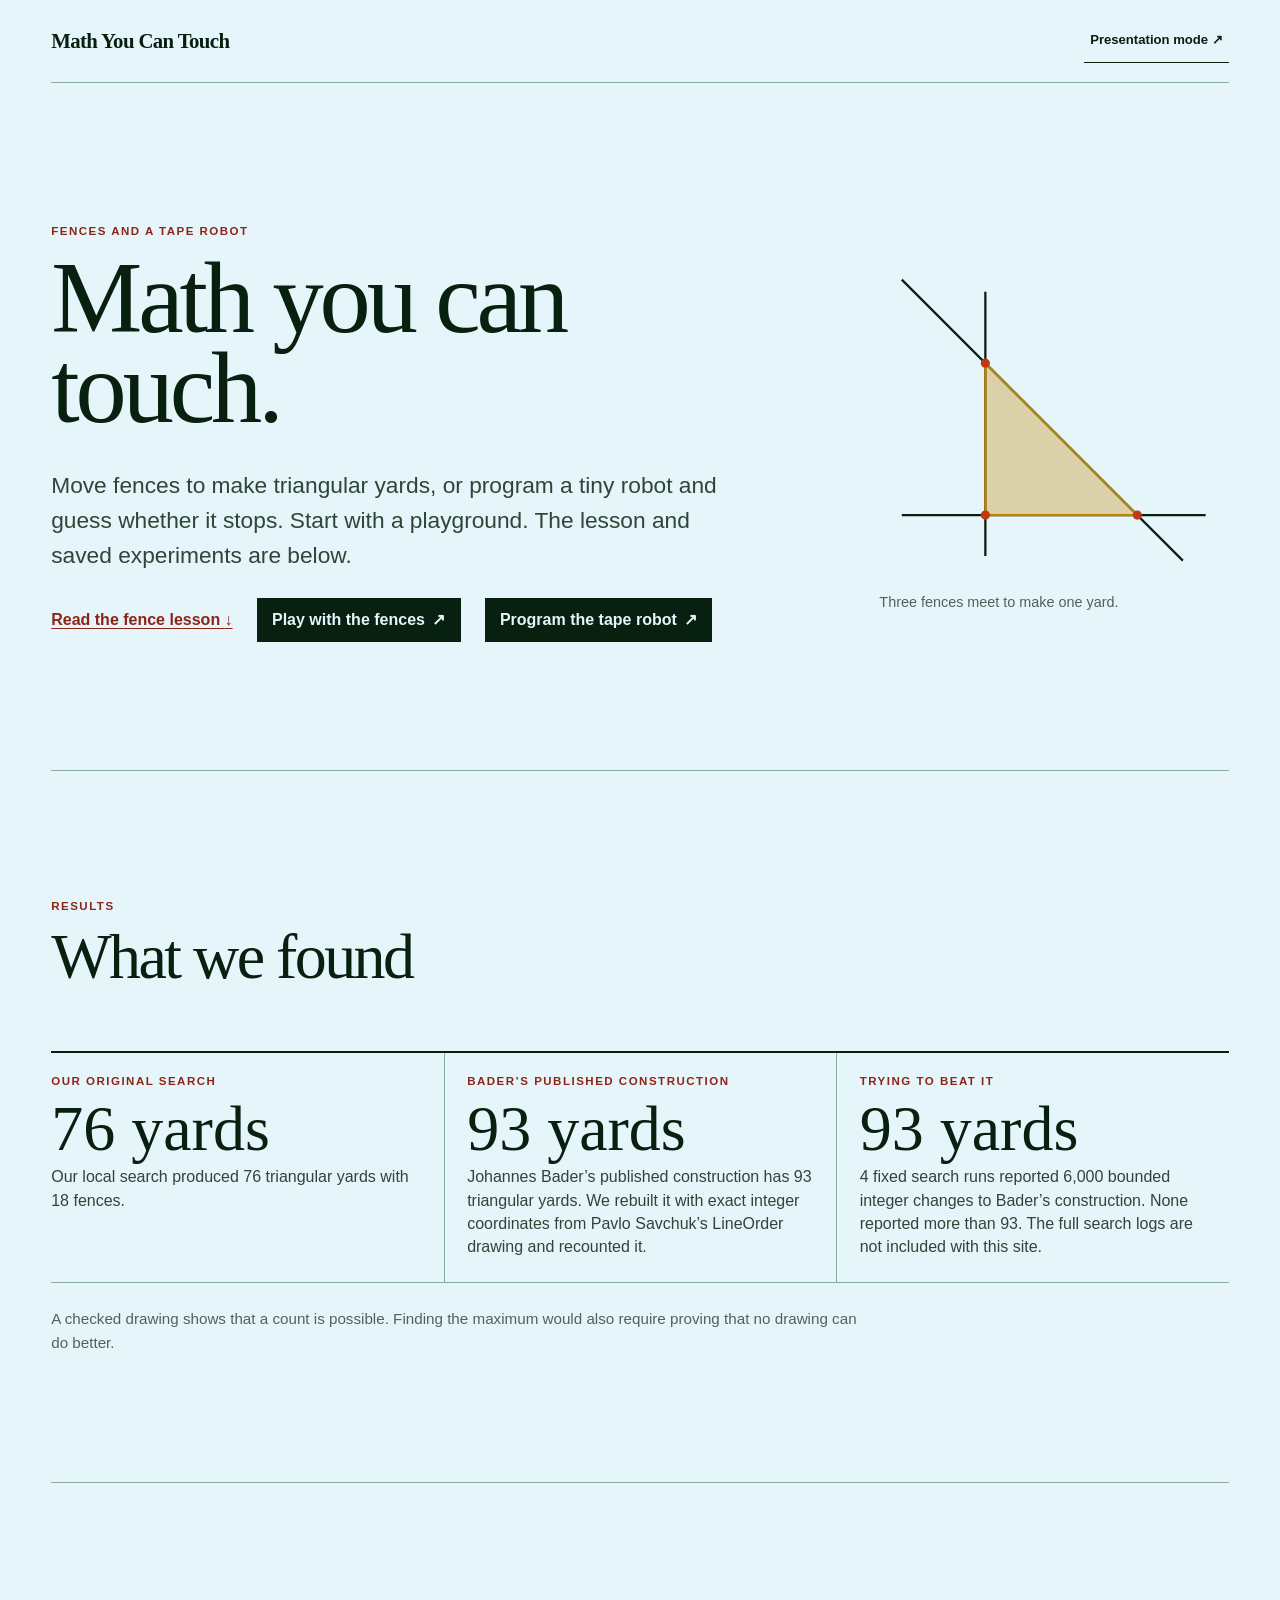
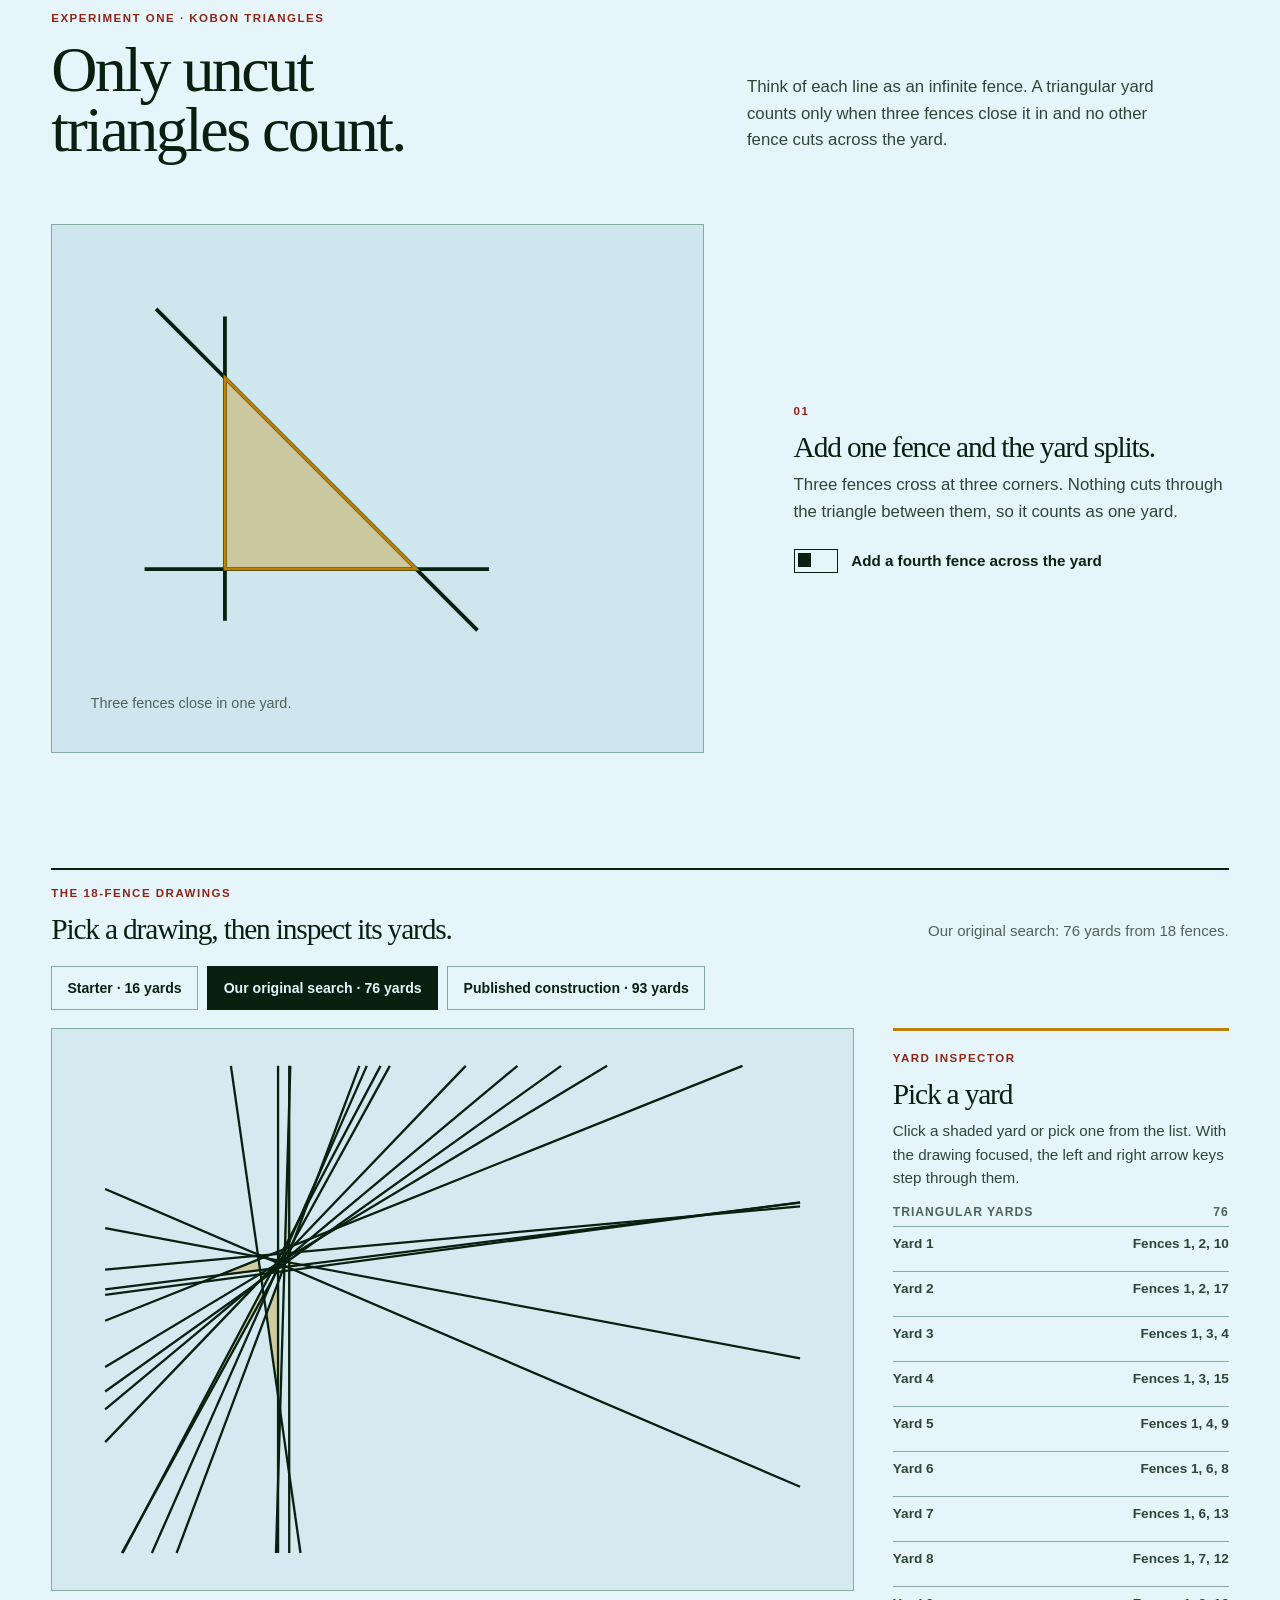
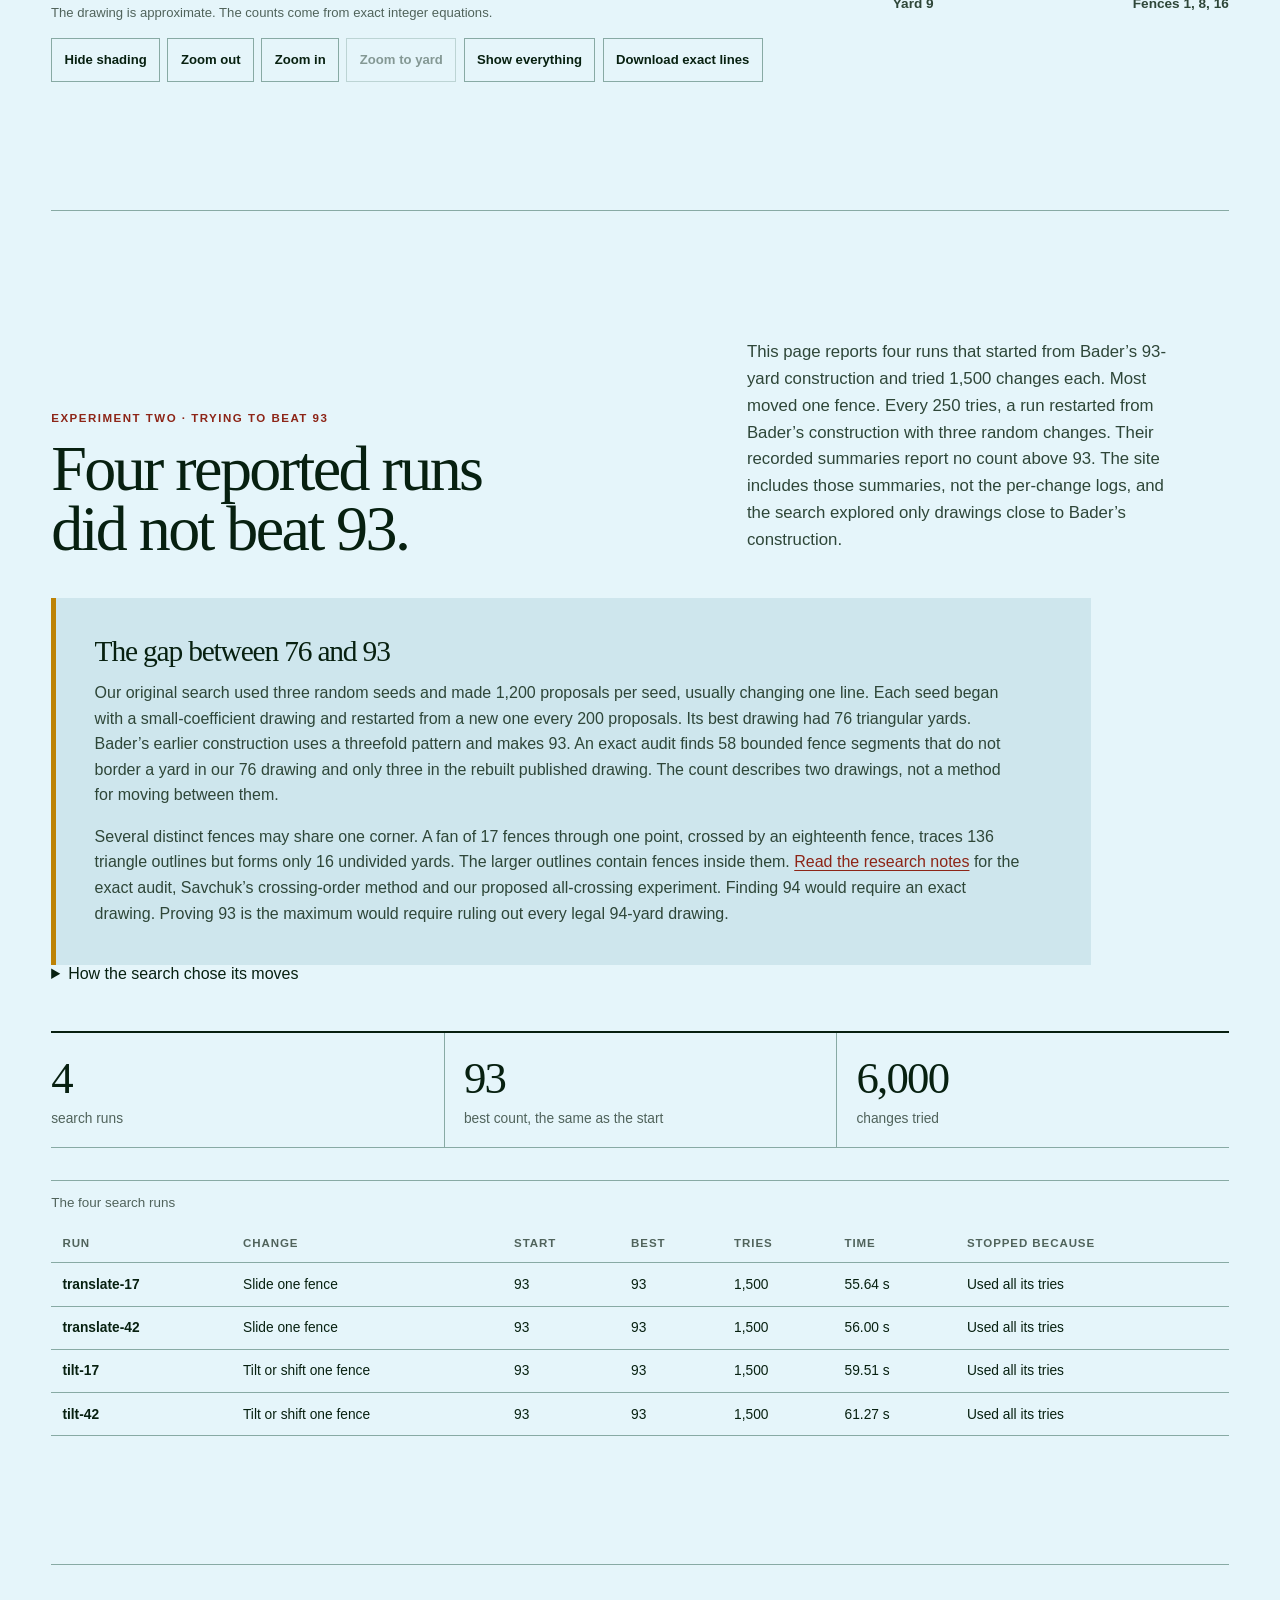
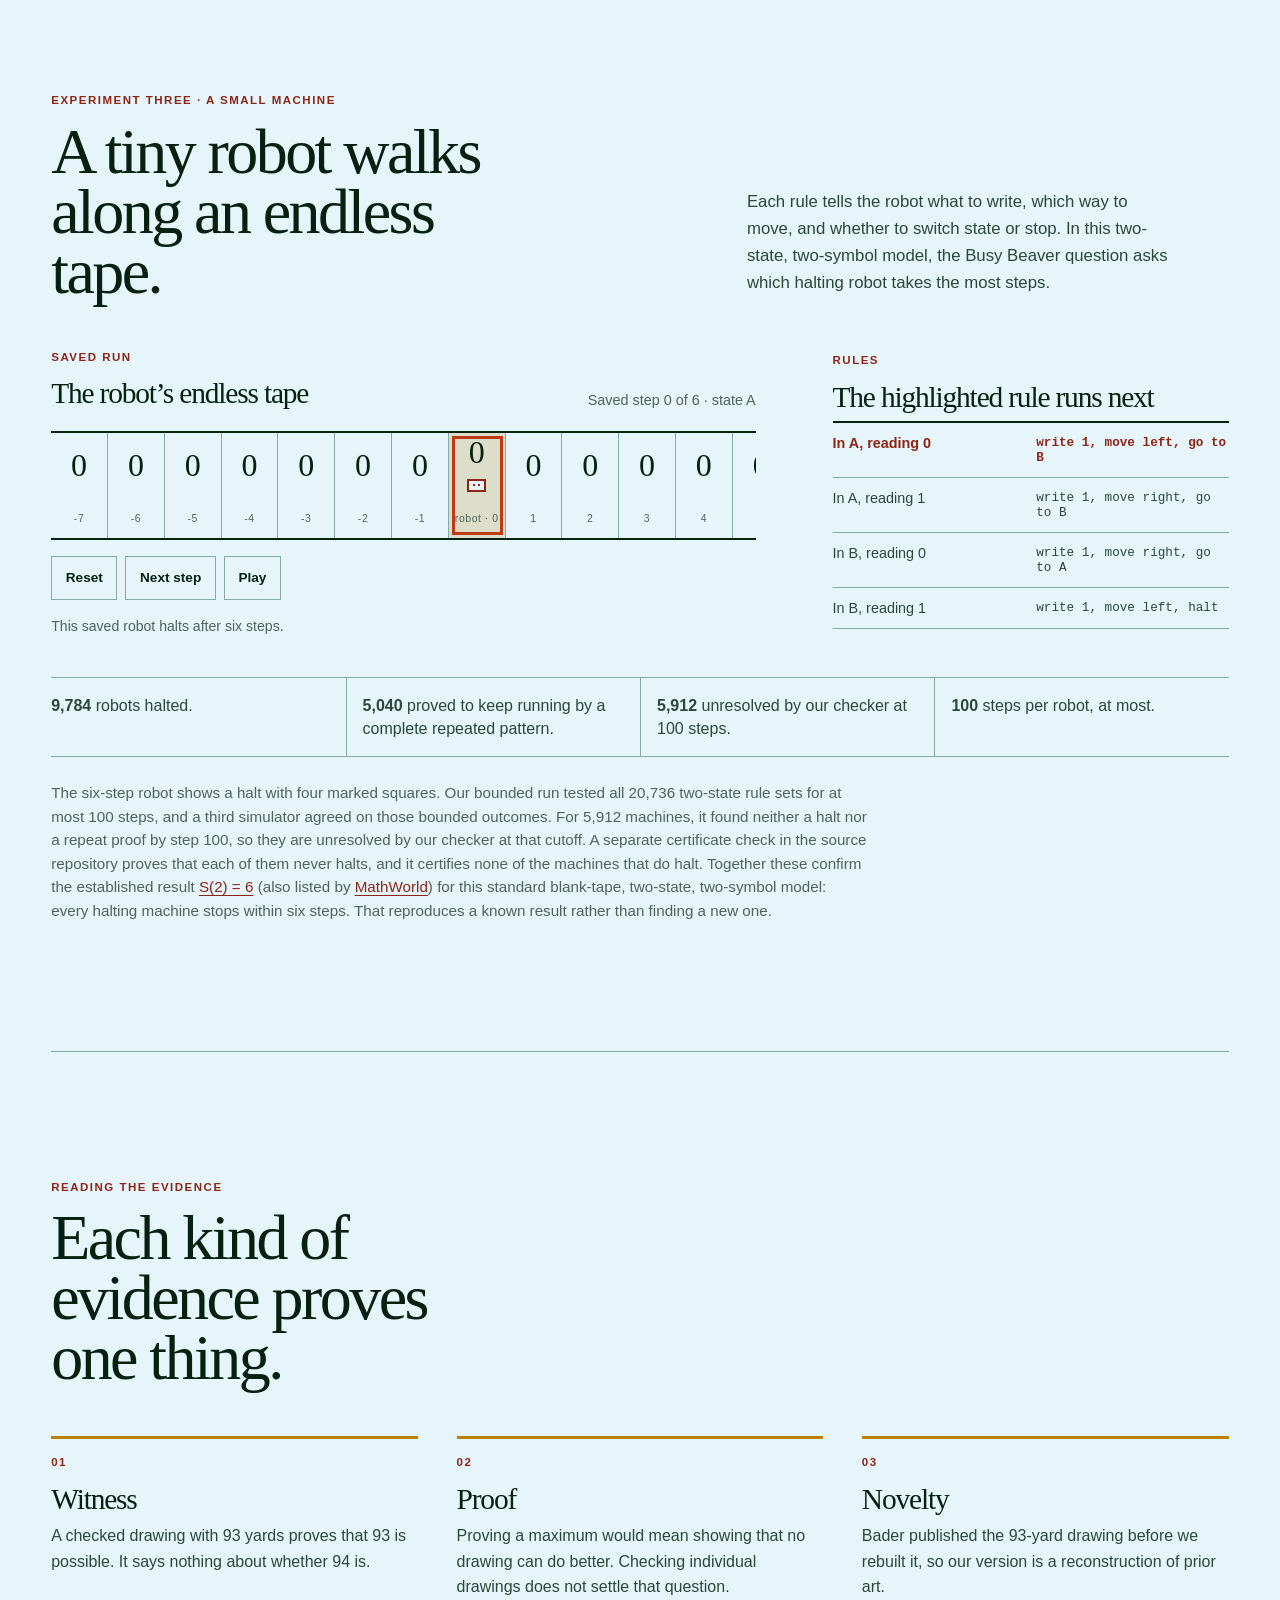
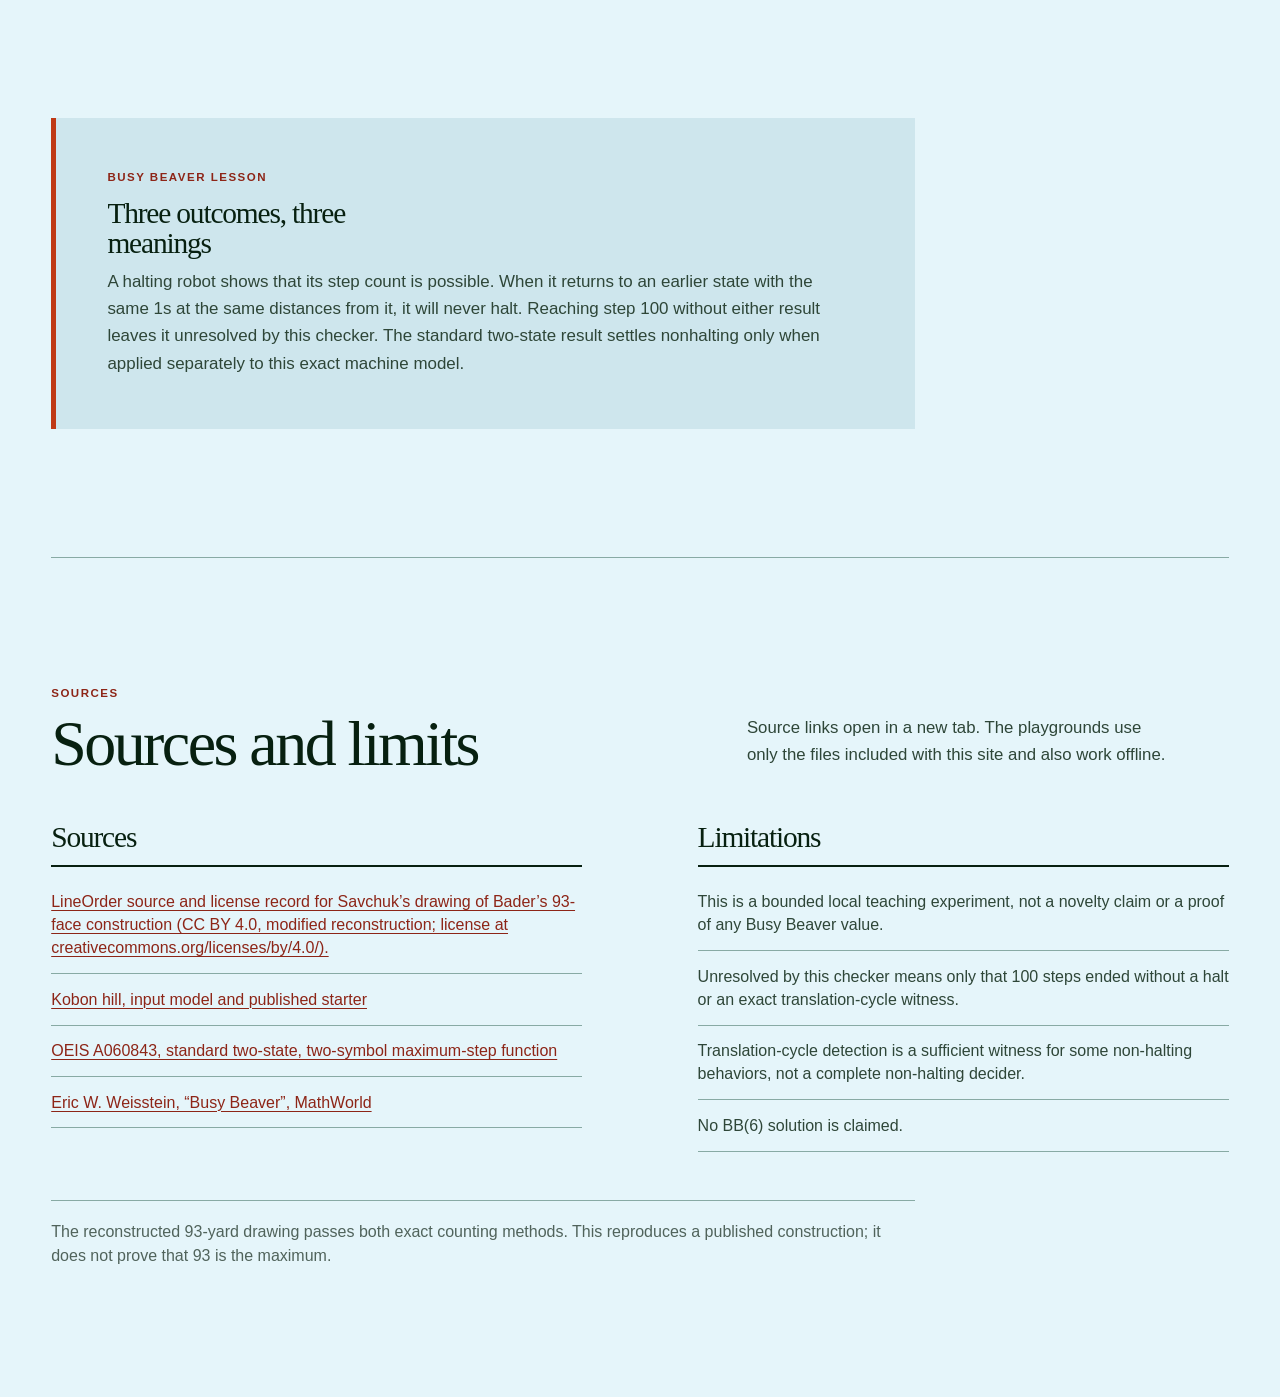
==== commit 003273ac: "Add wall-crossing search and two-state robot certificates Adds the exact one-crossing line search wi" ====
--- a/site/index.html
+++ b/site/index.html
@@ -192,7 +192,7 @@
           </section>
         </div>
         <div id="beaverSummary" class="beaver-summary" aria-live="polite"></div>
-        <p class="scope-note">The six-step robot shows a halt with four marked squares. Our bounded run tested all 20,736 two-state rule sets for at most 100 steps, and a third simulator agreed on those bounded outcomes. For 5,912 machines, it found neither a halt nor a repeat proof. They are unresolved by our checker. In this standard blank-tape, two-state, two-symbol model with a left or right move on every step, the established result <a href="https://oeis.org/A060843">S(2) = 6</a> (also listed by <a href="https://mathworld.wolfram.com/BusyBeaver.html">MathWorld</a>) says every halting machine stops within six steps. Therefore none of the 5,912 can halt. That conclusion uses the established result, which our bounded run does not prove.</p>
+        <p class="scope-note">The six-step robot shows a halt with four marked squares. Our bounded run tested all 20,736 two-state rule sets for at most 100 steps, and a third simulator agreed on those bounded outcomes. For 5,912 machines, it found neither a halt nor a repeat proof by step 100, so they are unresolved by our checker at that cutoff. A separate certificate check in the source repository proves that each of them never halts, and it certifies none of the machines that do halt. Together these confirm the established result <a href="https://oeis.org/A060843">S(2) = 6</a> (also listed by <a href="https://mathworld.wolfram.com/BusyBeaver.html">MathWorld</a>) for this standard blank-tape, two-state, two-symbol model: every halting machine stops within six steps. That reproduces a known result rather than finding a new one.</p>
       </section>
 
       <section id="claims" class="scene claim-scene" data-scene="Claim boundaries" aria-labelledby="claimsTitle">
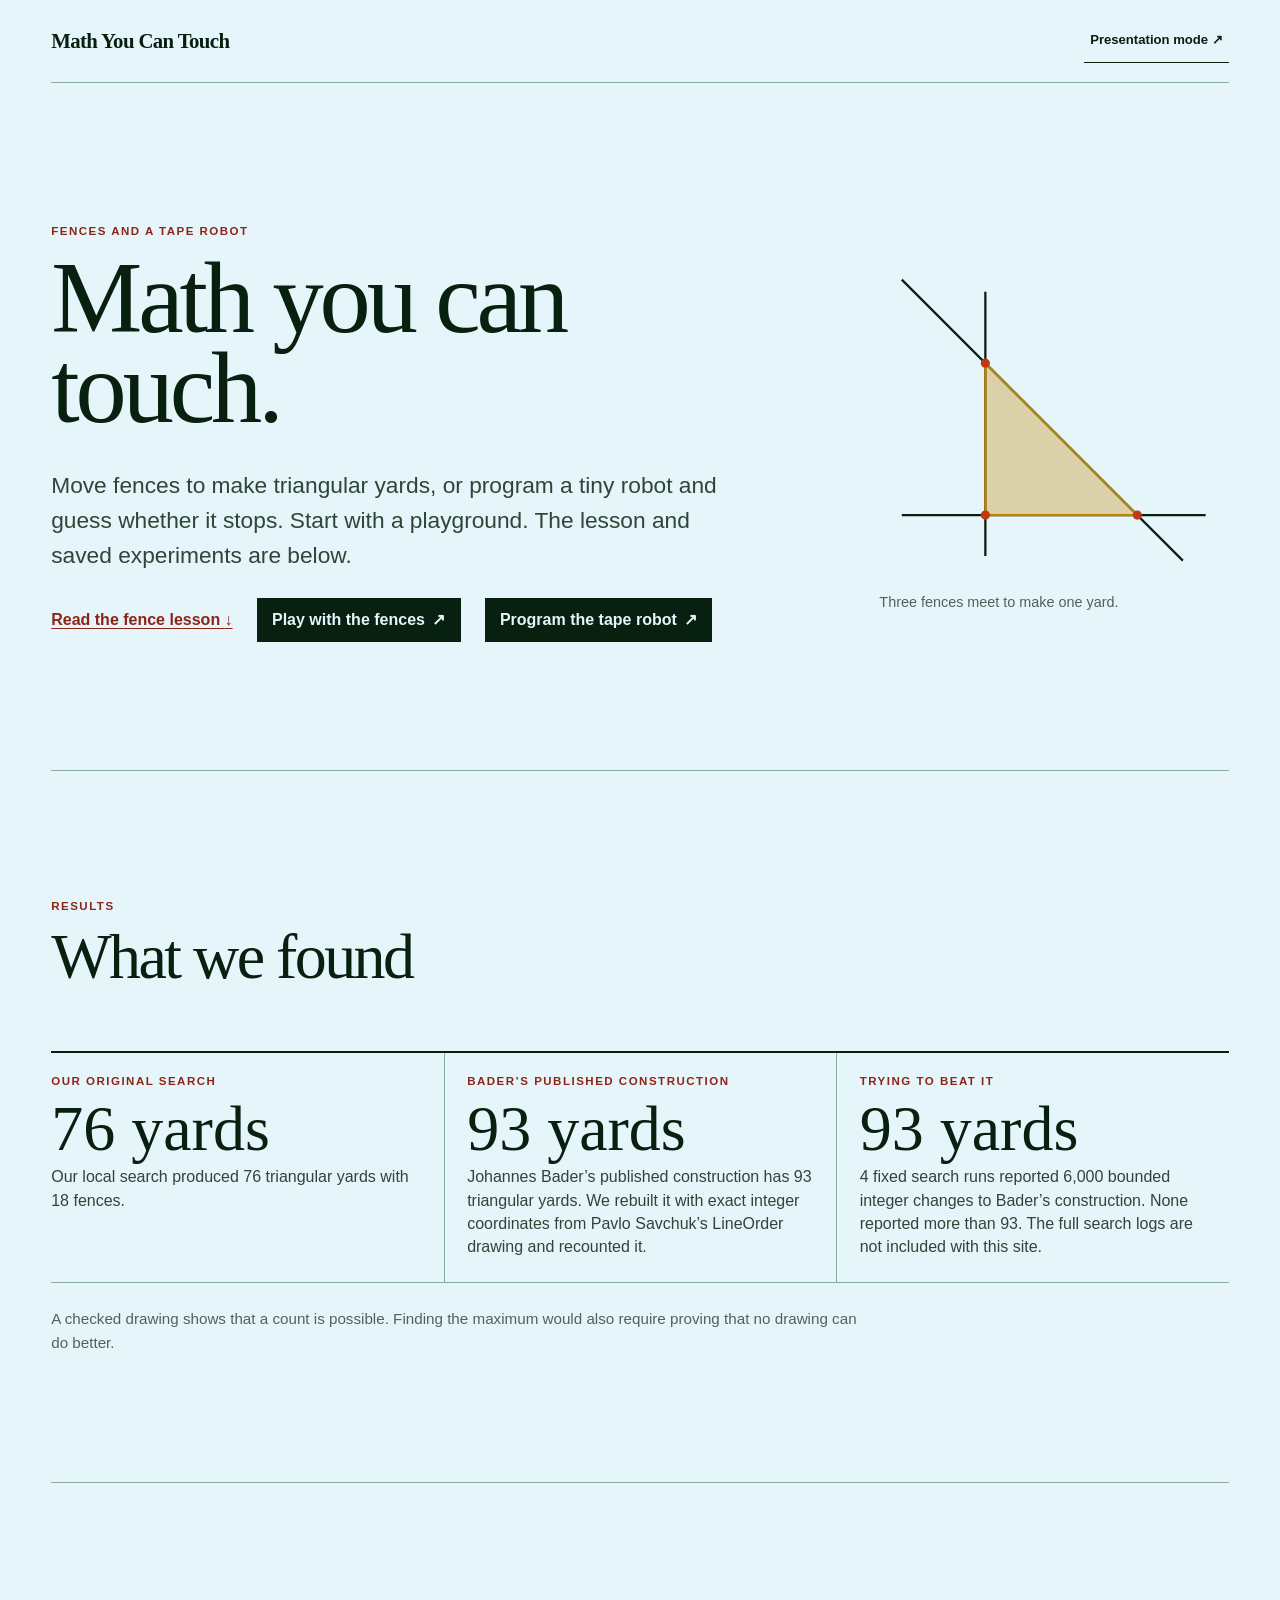
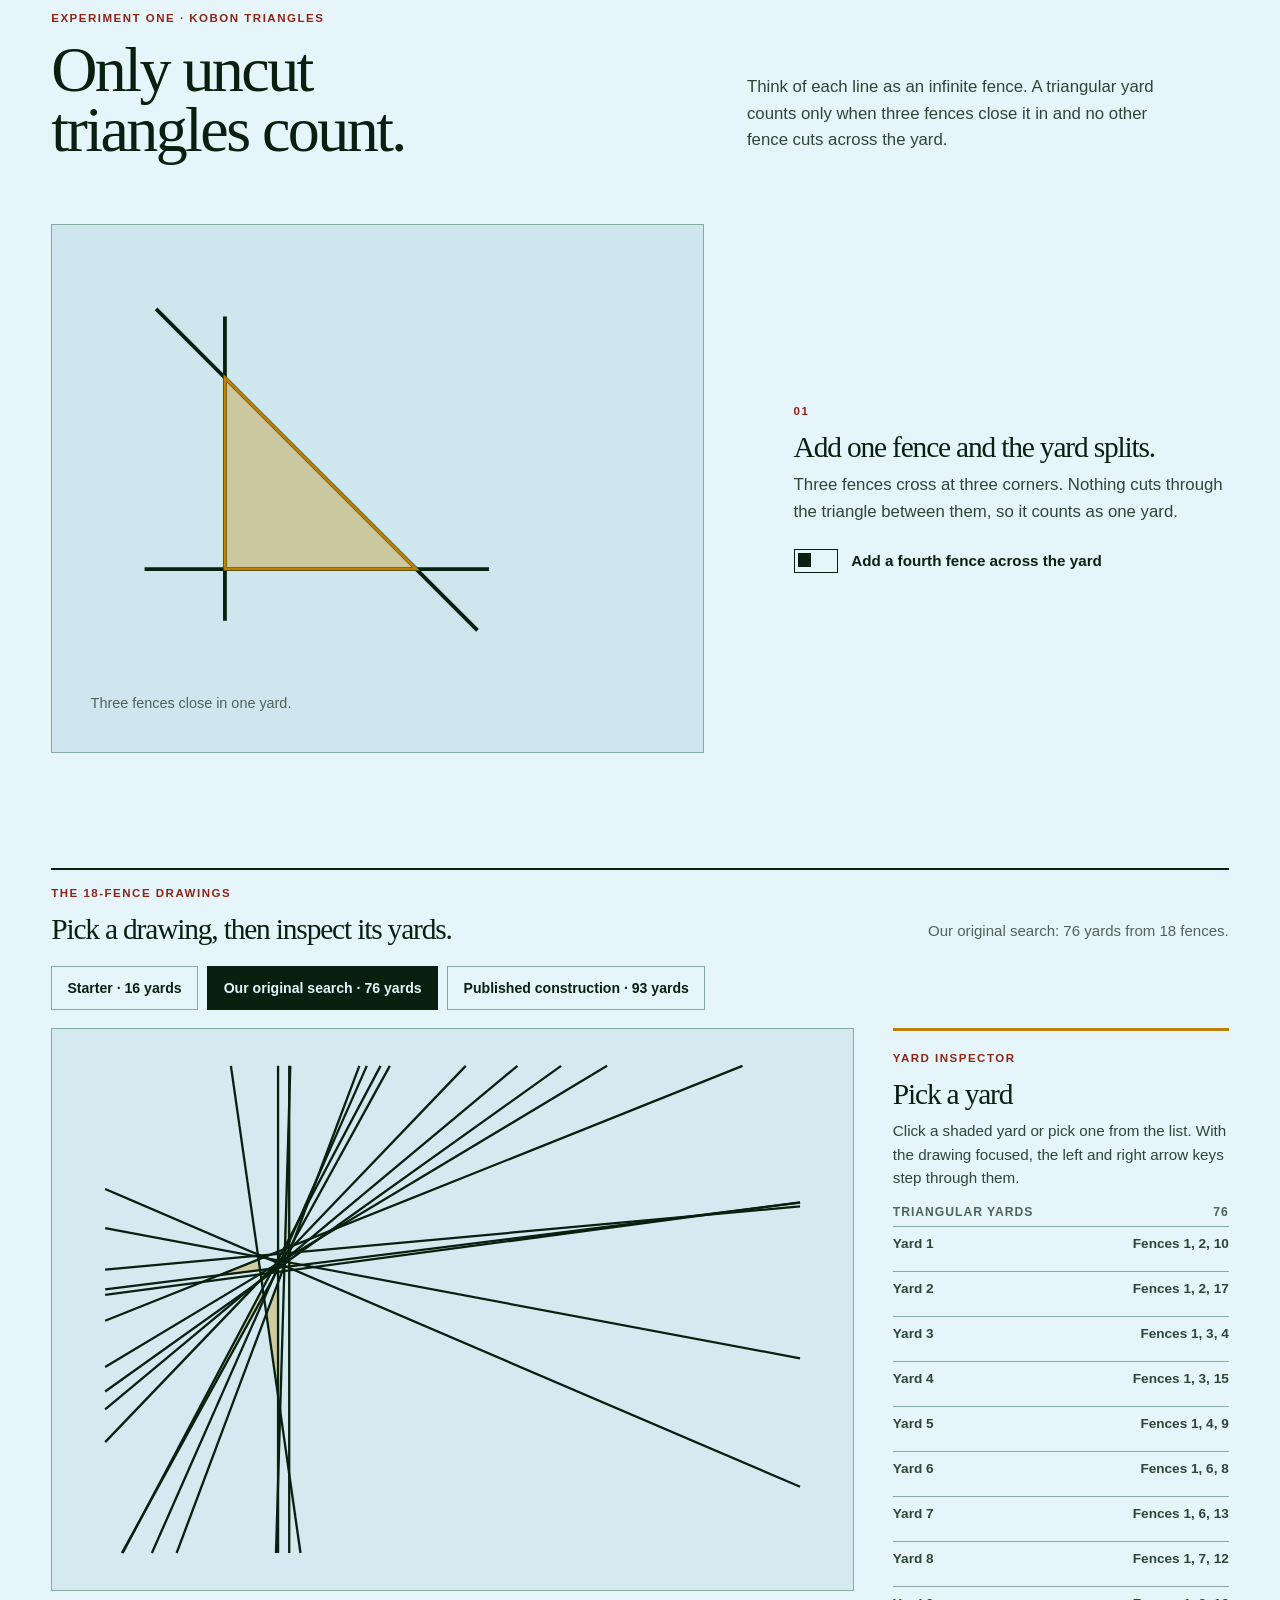
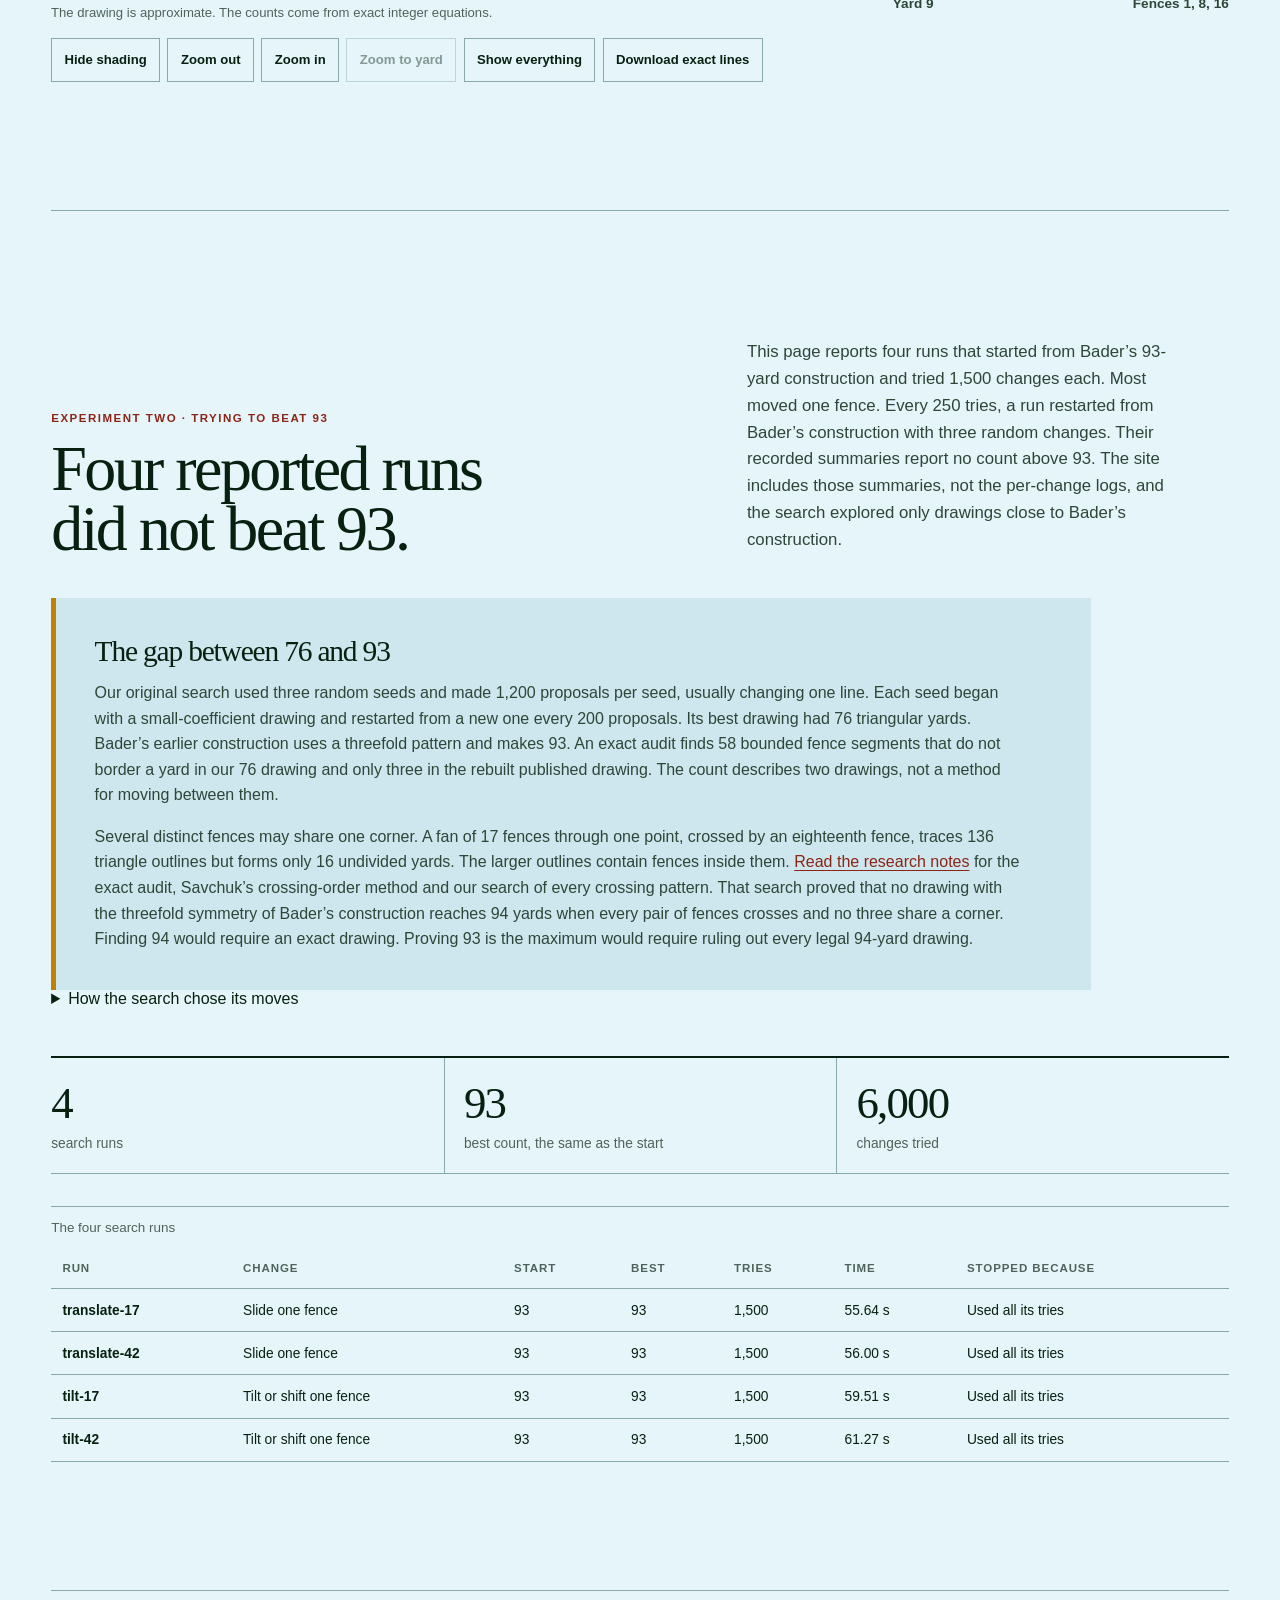
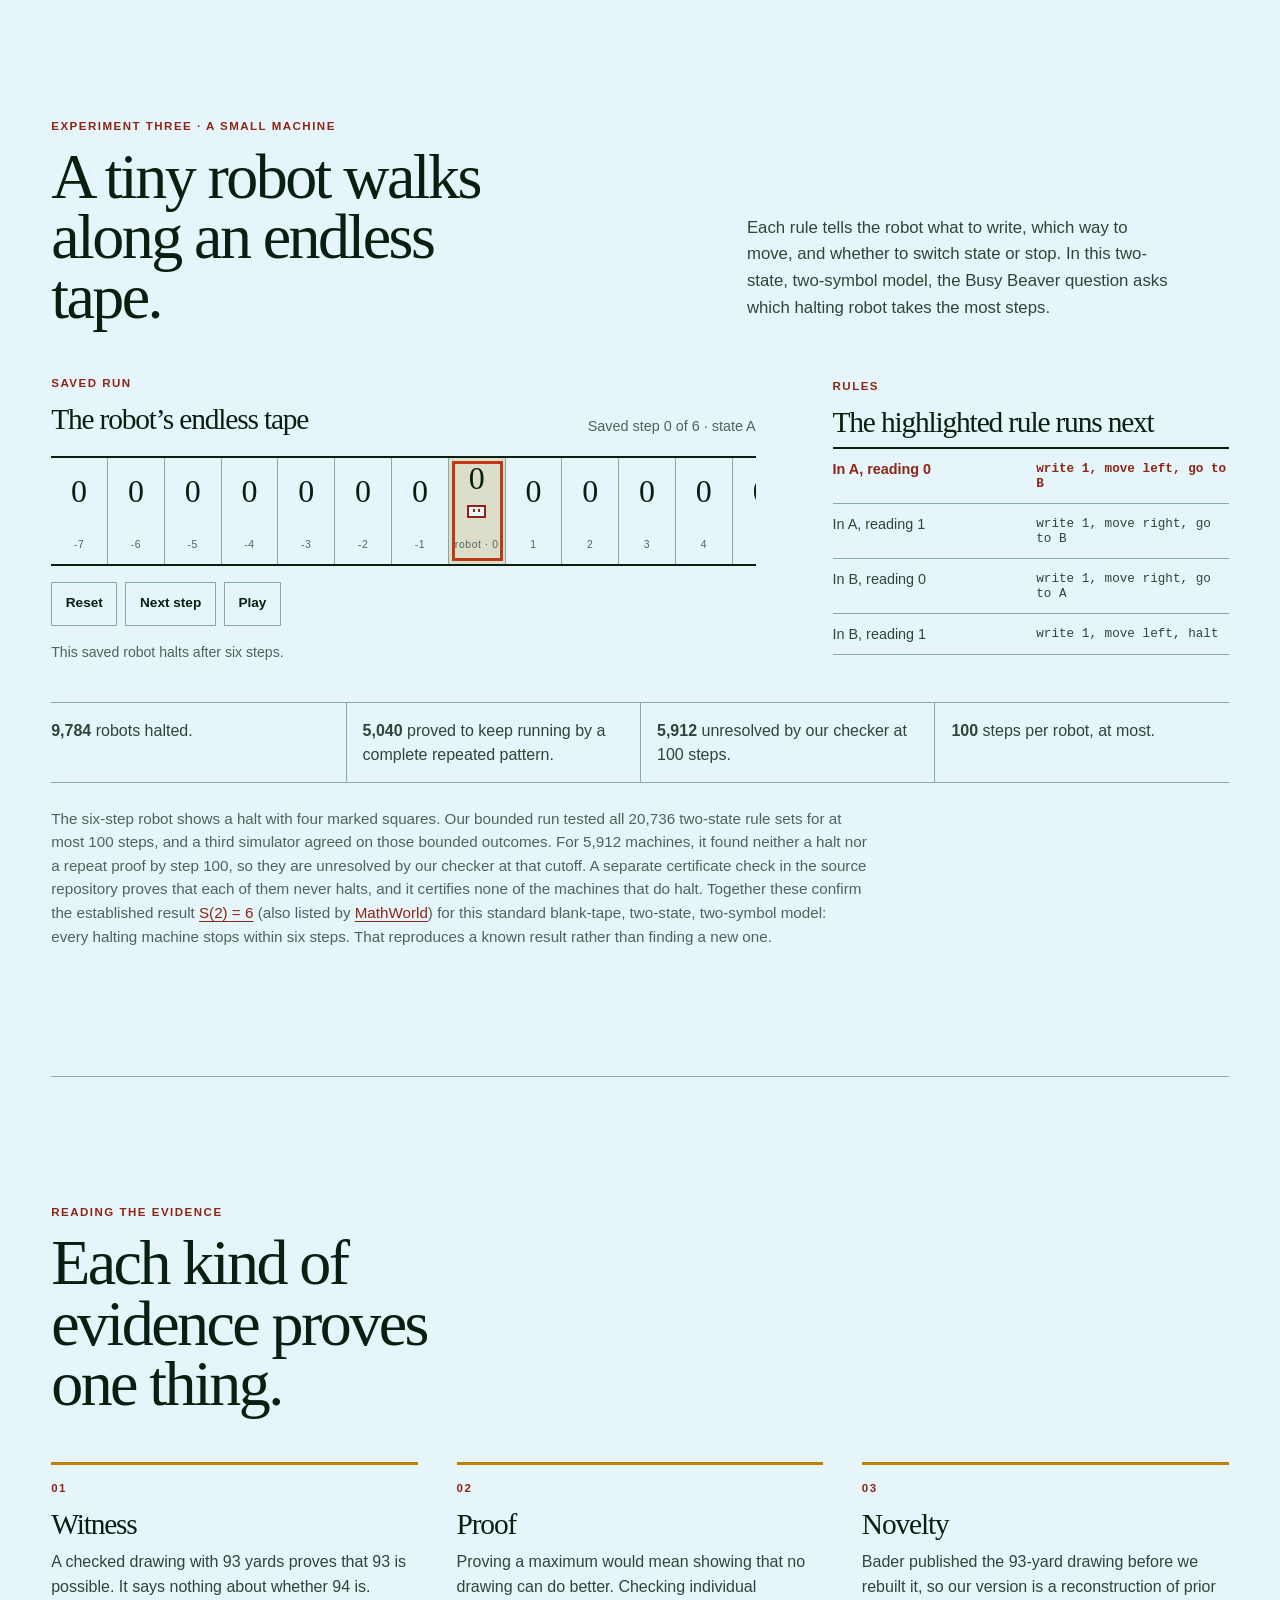
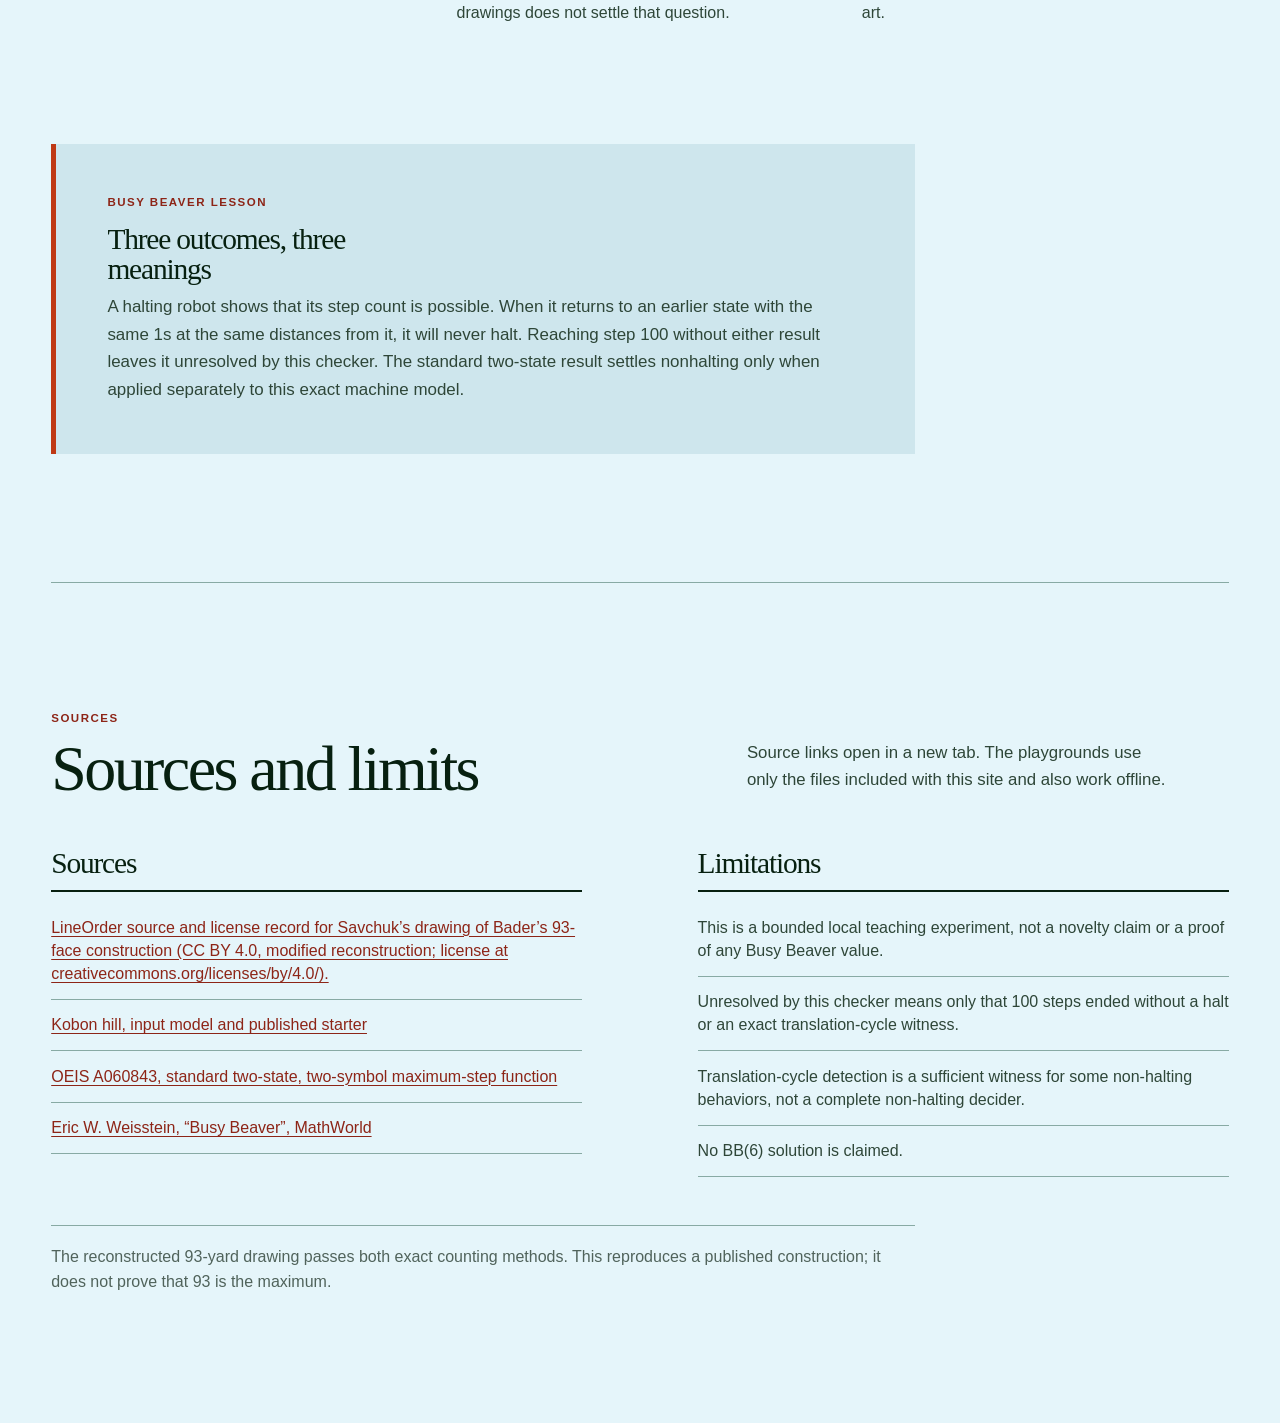
==== commit cb907b1b: "Add the crossing-pattern search: no threefold 94, a second 93 A SAT search over simple pseudoline dr" ====
--- a/site/index.html
+++ b/site/index.html
@@ -147,7 +147,7 @@
         <div class="gap-explainer" aria-labelledby="gapTitle">
           <h3 id="gapTitle">The gap between 76 and 93</h3>
           <p>Our original search used three random seeds and made 1,200 proposals per seed, usually changing one line. Each seed began with a small-coefficient drawing and restarted from a new one every 200 proposals. Its best drawing had 76 triangular yards. Bader’s earlier construction uses a threefold pattern and makes 93. An exact audit finds 58 bounded fence segments that do not border a yard in our 76 drawing and only three in the rebuilt published drawing. The count describes two drawings, not a method for moving between them.</p>
-          <p>Several distinct fences may share one corner. A fan of 17 fences through one point, crossed by an eighteenth fence, traces 136 triangle outlines but forms only 16 undivided yards. The larger outlines contain fences inside them. <a href="https://github.com/qsimeon/math-you-can-touch/blob/main/docs/RESEARCH.md">Read the research notes</a> for the exact audit, Savchuk’s crossing-order method and our proposed all-crossing experiment. Finding 94 would require an exact drawing. Proving 93 is the maximum would require ruling out every legal 94-yard drawing.</p>
+          <p>Several distinct fences may share one corner. A fan of 17 fences through one point, crossed by an eighteenth fence, traces 136 triangle outlines but forms only 16 undivided yards. The larger outlines contain fences inside them. <a href="https://github.com/qsimeon/math-you-can-touch/blob/main/docs/RESEARCH.md">Read the research notes</a> for the exact audit, Savchuk’s crossing-order method and our search of every crossing pattern. That search proved that no drawing with the threefold symmetry of Bader’s construction reaches 94 yards when every pair of fences crosses and no three share a corner. Finding 94 would require an exact drawing. Proving 93 is the maximum would require ruling out every legal 94-yard drawing.</p>
         </div>
         <details class="search-method"><summary>How the search chose its moves</summary>
           <p>We used Python’s seeded random generator, with seeds 17 and 42 for each of two methods. One changed a fence’s position. The other could change its direction or position. Each change adjusted one whole-number coefficient in the line equation ax + by + c = 0. Its size was the larger of 1 and floor(max(|a|, |b|) / d), with d chosen from 10, 100, 1,000 and 10,000 and either sign chosen at random.</p>
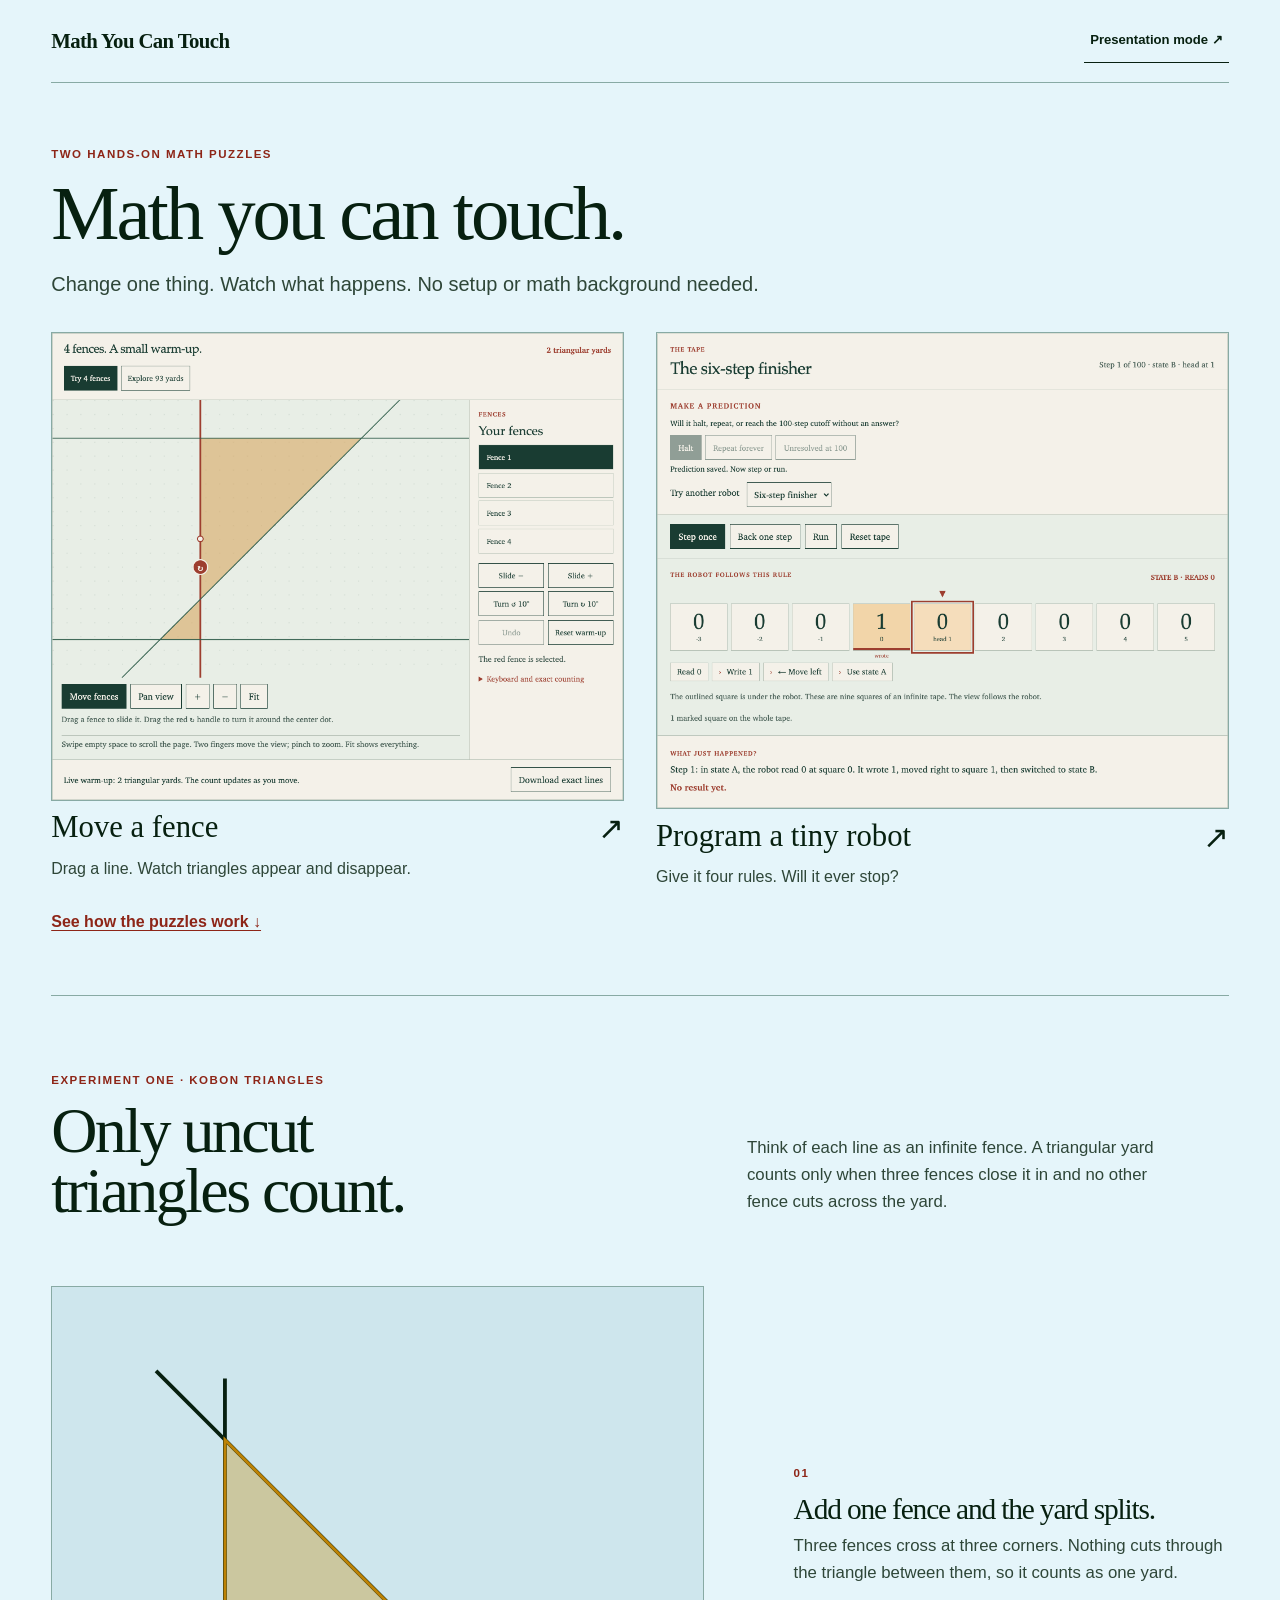
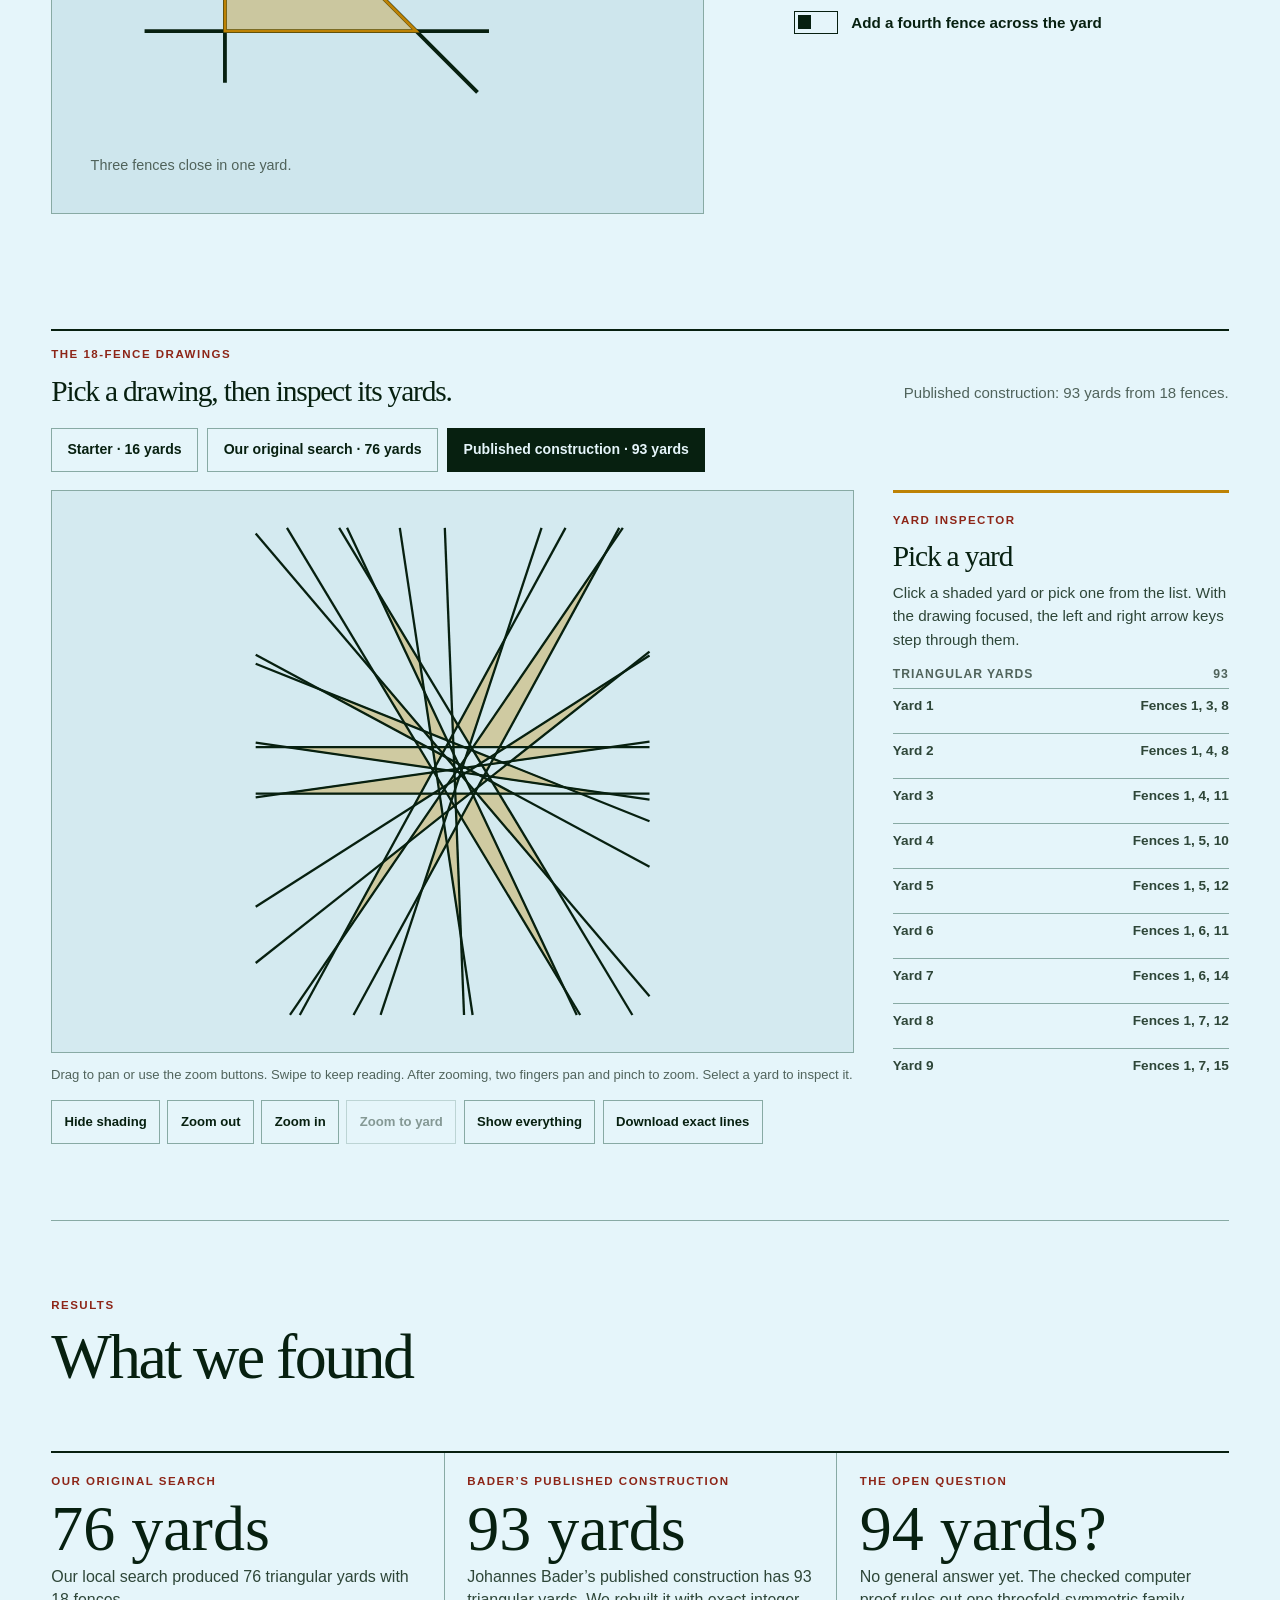
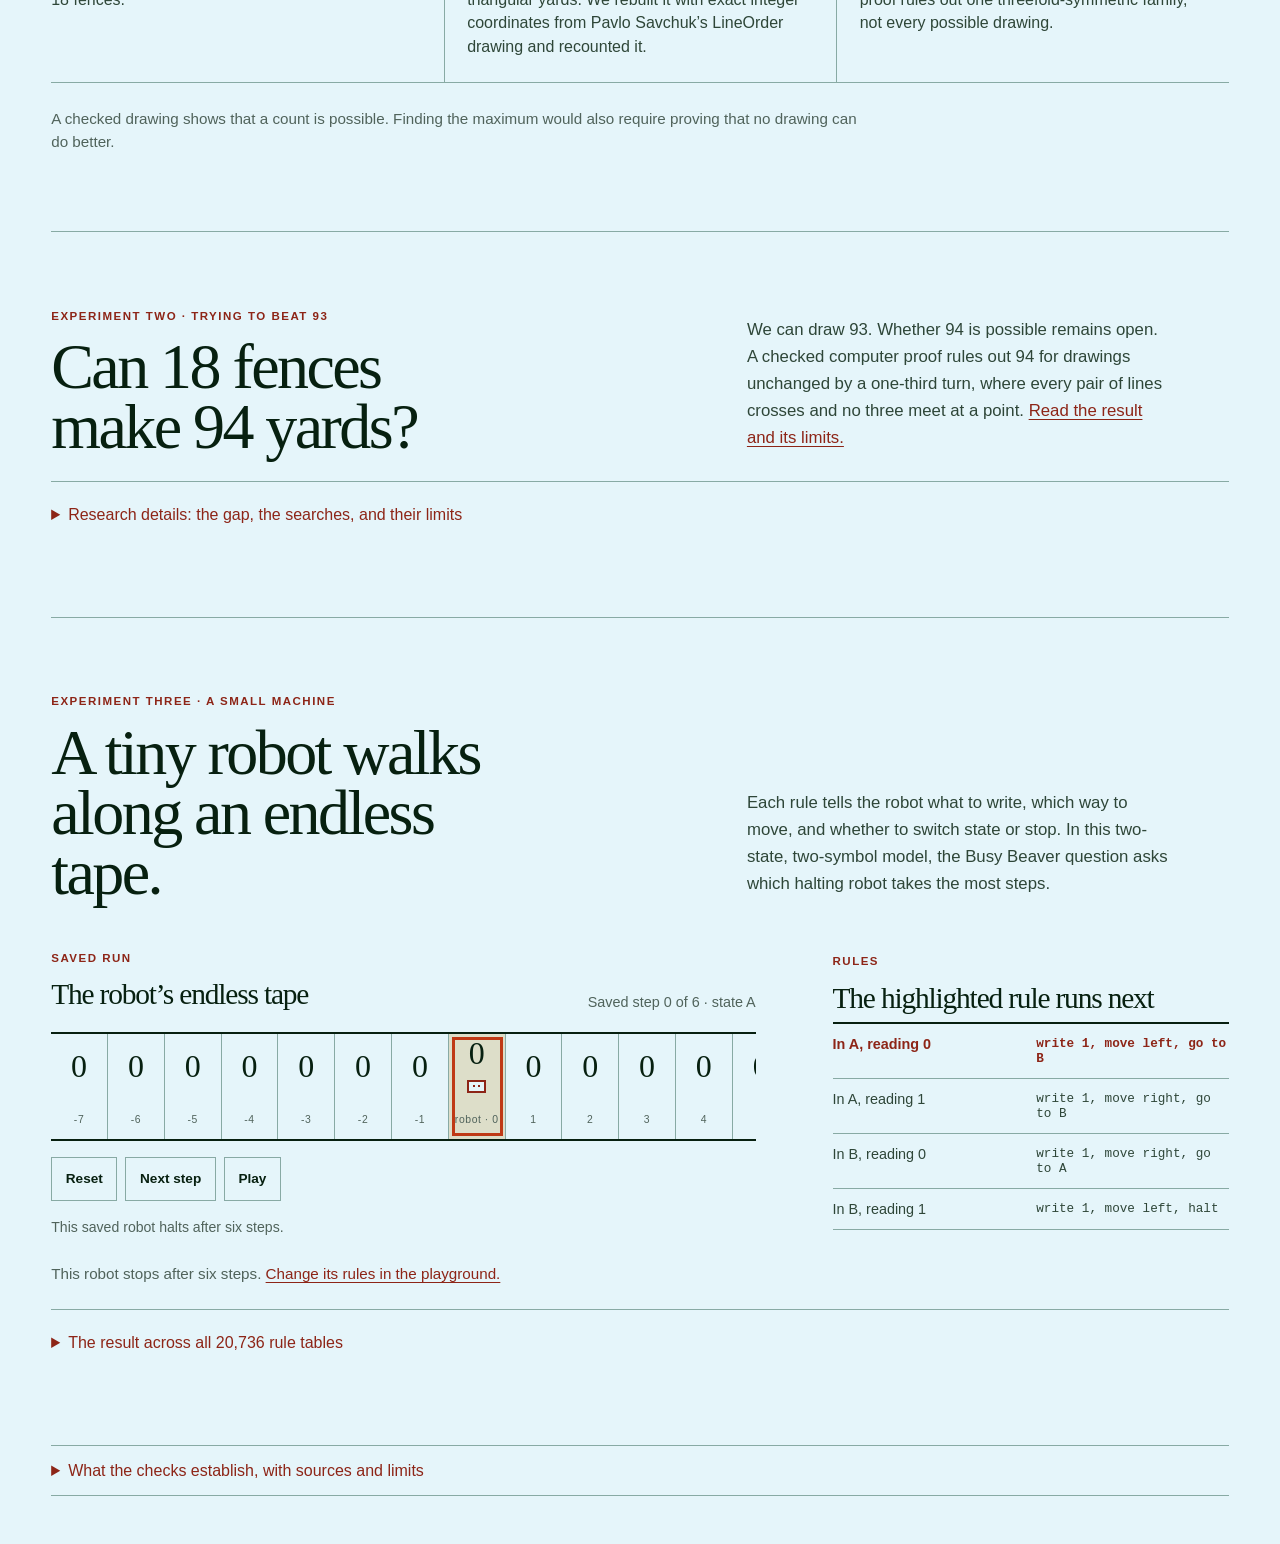
==== commit 4639f8f3: "Make the math playgrounds visual and touch-friendly" ====
--- a/site/index.html
+++ b/site/index.html
@@ -22,23 +22,23 @@
   <main id="main-content">
     <section id="opening" class="scene opening" data-scene="Opening" aria-labelledby="pageTitle">
       <div class="opening-copy">
-        <p class="kicker">Fences and a tape robot</p>
+        <p class="kicker">Two hands-on math puzzles</p>
         <h1 id="pageTitle">Math you can touch.</h1>
-        <p class="deck">Move fences to make triangular yards, or program a tiny robot and guess whether it stops. Start with a playground. The lesson and saved experiments are below.</p>
-        <div class="opening-links">
-          <a class="text-link" href="#kobon">Read the fence lesson <span aria-hidden="true">↓</span></a>
-          <a id="fencePlaygroundLink" class="garden-link" href="fences.html">Play with the fences <span aria-hidden="true">↗</span></a>
-          <a class="garden-link" href="beaver.html">Program the tape robot <span aria-hidden="true">↗</span></a>
-        </div>
+        <p class="deck">Change one thing. Watch what happens. No setup or math background needed.</p>
       </div>
-      <figure class="opening-mark" aria-label="Three infinite fences, x equals 140, y equals 320, and y equals x minus 20, enclosing a triangular yard with vertices 140,120; 140,320; and 340,320.">
-        <svg viewBox="0 0 460 400" role="img" aria-hidden="true">
-          <path d="M140 26V374M30 320H430M30 10L400 380" />
-          <polygon class="mark-face" points="140,120 140,320 340,320" />
-          <circle cx="140" cy="120" r="6" /><circle cx="140" cy="320" r="6" /><circle cx="340" cy="320" r="6" />
-        </svg>
-        <figcaption>Three fences meet to make one yard.</figcaption>
-      </figure>
+      <div class="playground-previews" aria-label="Choose a playground">
+        <a id="fencePlaygroundLink" class="playground-preview" href="fences.html">
+          <img src="previews/fences.png" width="1012" height="828" alt="A fence board with shaded triangular yards and a red handle for turning a fence.">
+          <span class="preview-title">Move a fence <span aria-hidden="true">↗</span></span>
+          <span>Drag a line. Watch triangles appear and disappear.</span>
+        </a>
+        <a class="playground-preview" href="beaver.html">
+          <img src="previews/robot.png" width="1012" height="843" alt="A tape robot reading squares, with controls to take one step or run.">
+          <span class="preview-title">Program a tiny robot <span aria-hidden="true">↗</span></span>
+          <span>Give it four rules. Will it ever stop?</span>
+        </a>
+      </div>
+      <a class="text-link lesson-link" href="#kobon">See how the puzzles work <span aria-hidden="true">↓</span></a>
     </section>
 
     <section id="dataState" class="data-state" aria-live="polite">
@@ -48,15 +48,6 @@
     </section>
 
     <div id="exhibition" hidden>
-      <section id="results" class="scene result-ledger" data-scene="Current results" aria-labelledby="resultsTitle">
-        <div class="section-intro">
-          <p class="kicker">Results</p>
-          <h2 id="resultsTitle">What we found</h2>
-        </div>
-        <div id="resultLedger" class="ledger" aria-live="polite"></div>
-        <p class="scope-note">A checked drawing shows that a count is possible. Finding the maximum would also require proving that no drawing can do better.</p>
-      </section>
-
       <section id="kobon" class="scene kobon-scene" data-scene="Kobon geometry" aria-labelledby="kobonTitle">
         <div class="section-intro split-intro">
           <div>
@@ -112,7 +103,7 @@
               <g id="arrangementFaces"></g>
               <g id="arrangementLines"></g>
             </svg>
-            <p class="diagram-note">The drawing is approximate. The counts come from exact integer equations.</p>
+            <p class="diagram-note">Drag to pan or use the zoom buttons. Swipe to keep reading. After zooming, two fingers pan and pinch to zoom. Select a yard to inspect it.</p>
             <div class="tool-row" aria-label="Geometry controls">
               <button id="faceToggle" type="button" aria-pressed="true">Hide shading</button>
               <button id="zoomOut" type="button">Zoom out</button>
@@ -136,19 +127,31 @@
         </div>
       </section>
 
+      <section id="results" class="scene result-ledger" data-scene="Current results" aria-labelledby="resultsTitle">
+        <div class="section-intro">
+          <p class="kicker">Results</p>
+          <h2 id="resultsTitle">What we found</h2>
+        </div>
+        <div id="resultLedger" class="ledger" aria-live="polite"></div>
+        <p class="scope-note">A checked drawing shows that a count is possible. Finding the maximum would also require proving that no drawing can do better.</p>
+      </section>
+
       <section id="search" class="scene search-scene" data-scene="Structured search" aria-labelledby="searchTitle">
         <div class="section-intro split-intro">
           <div>
             <p class="kicker">Experiment two · trying to beat 93</p>
-            <h2 id="searchTitle">Four reported runs did not beat 93.</h2>
-          </div>
-          <p>This page reports four runs that started from Bader’s 93-yard construction and tried 1,500 changes each. Most moved one fence. Every 250 tries, a run restarted from Bader’s construction with three random changes. Their recorded summaries report no count above 93. The site includes those summaries, not the per-change logs, and the search explored only drawings close to Bader’s construction.</p>
-        </div>
+            <h2 id="searchTitle">Can 18 fences make 94 yards?</h2>
+          </div>
+          <p>We can draw 93. Whether 94 is possible remains open. A checked computer proof rules out 94 for drawings unchanged by a one-third turn, where every pair of lines crosses and no three meet at a point. <a href="https://github.com/qsimeon/math-you-can-touch/blob/main/docs/RESEARCH.md#searching-every-crossing-pattern">Read the result and its limits.</a></p>
+        </div>
+        <details class="research-detail"><summary>Research details: the gap, the searches, and their limits</summary>
+        <p class="scope-note">The crossing-pattern search also found a different straight-line drawing with 93 yards. The unrestricted searches for 94, and a control asking for 93, gave no answer in two hours. Those timeouts establish no impossibility.</p>
         <div class="gap-explainer" aria-labelledby="gapTitle">
           <h3 id="gapTitle">The gap between 76 and 93</h3>
           <p>Our original search used three random seeds and made 1,200 proposals per seed, usually changing one line. Each seed began with a small-coefficient drawing and restarted from a new one every 200 proposals. Its best drawing had 76 triangular yards. Bader’s earlier construction uses a threefold pattern and makes 93. An exact audit finds 58 bounded fence segments that do not border a yard in our 76 drawing and only three in the rebuilt published drawing. The count describes two drawings, not a method for moving between them.</p>
           <p>Several distinct fences may share one corner. A fan of 17 fences through one point, crossed by an eighteenth fence, traces 136 triangle outlines but forms only 16 undivided yards. The larger outlines contain fences inside them. <a href="https://github.com/qsimeon/math-you-can-touch/blob/main/docs/RESEARCH.md">Read the research notes</a> for the exact audit, Savchuk’s crossing-order method and our search of every crossing pattern. That search proved that no drawing with the threefold symmetry of Bader’s construction reaches 94 yards when every pair of fences crosses and no three share a corner. Finding 94 would require an exact drawing. Proving 93 is the maximum would require ruling out every legal 94-yard drawing.</p>
         </div>
+        <p class="scope-note">The table below records four earlier runs near Bader’s drawing. This site retains their summaries, not their per-change logs.</p>
         <details class="search-method"><summary>How the search chose its moves</summary>
           <p>We used Python’s seeded random generator, with seeds 17 and 42 for each of two methods. One changed a fence’s position. The other could change its direction or position. Each change adjusted one whole-number coefficient in the line equation ax + by + c = 0. Its size was the larger of 1 and floor(max(|a|, |b|) / d), with d chosen from 10, 100, 1,000 and 10,000 and either sign chosen at random.</p>
           <p>The recorded method kept ordinary moves when the count stayed level or rose. Every 250 proposals, it restarted from Bader’s construction and applied three changes, accepting a valid restart even if its count fell. Invalid drawings were rejected. Both exact counters had to agree. Each run allowed 1,500 proposals or 120 seconds, whichever came first. All four summaries report that they used their proposal budget. These settings describe the reported 6,000-change experiment, not the earlier search that found 76.</p>
@@ -161,6 +164,7 @@
             <tbody id="runRows"></tbody>
           </table>
         </div>
+        </details>
       </section>
 
       <section id="busy-beaver" class="scene beaver-scene" data-scene="Busy Beaver trace" aria-labelledby="beaverTitle">
@@ -191,11 +195,15 @@
             <div id="transitionTable" class="transition-table" aria-live="polite"></div>
           </section>
         </div>
+        <p class="scope-note">This robot stops after six steps. <a href="beaver.html">Change its rules in the playground.</a></p>
+        <details class="research-detail"><summary>The result across all 20,736 rule tables</summary>
         <div id="beaverSummary" class="beaver-summary" aria-live="polite"></div>
-        <p class="scope-note">The six-step robot shows a halt with four marked squares. Our bounded run tested all 20,736 two-state rule sets for at most 100 steps, and a third simulator agreed on those bounded outcomes. For 5,912 machines, it found neither a halt nor a repeat proof by step 100, so they are unresolved by our checker at that cutoff. A separate certificate check in the source repository proves that each of them never halts, and it certifies none of the machines that do halt. Together these confirm the established result <a href="https://oeis.org/A060843">S(2) = 6</a> (also listed by <a href="https://mathworld.wolfram.com/BusyBeaver.html">MathWorld</a>) for this standard blank-tape, two-state, two-symbol model: every halting machine stops within six steps. That reproduces a known result rather than finding a new one.</p>
-      </section>
-
-      <section id="claims" class="scene claim-scene" data-scene="Claim boundaries" aria-labelledby="claimsTitle">
+        <p class="scope-note">The six-step robot shows a halt with four marked squares. Our bounded run tested all 20,736 two-state rule sets for at most 100 steps, and a third simulator agreed on those bounded outcomes. For 5,912 machines, it found neither a halt nor a repeat proof by step 100, so they are unresolved by our checker at that cutoff. A separate certificate check in the source repository proves that each of them never halts, and it certifies none of the machines that do halt. Together these confirm the established result <a href="https://oeis.org/A060843">S(2) = 6</a> (also listed by <a href="https://mathworld.wolfram.com/BusyBeaver.html">MathWorld</a>) for this standard blank-tape, two-state, two-symbol model: every halting machine stops within six steps. These checks reproduce the established result.</p>
+        </details>
+      </section>
+
+      <details class="evidence-details"><summary>What the checks establish, with sources and limits</summary>
+      <section id="claims" class="scene claim-scene" aria-labelledby="claimsTitle">
         <div class="section-intro">
           <p class="kicker">Reading the evidence</p>
           <h2 id="claimsTitle">Each kind of evidence proves one thing.</h2>
@@ -221,7 +229,7 @@
         </aside>
       </section>
 
-      <section id="sources" class="scene sources-scene" data-scene="Sources and limits" aria-labelledby="sourcesTitle">
+      <section id="sources" class="scene sources-scene" aria-labelledby="sourcesTitle">
         <div class="section-intro split-intro">
           <div><p class="kicker">Sources</p><h2 id="sourcesTitle">Sources and limits</h2></div>
           <p>Source links open in a new tab. The playgrounds use only the files included with this site and also work offline.</p>
@@ -232,6 +240,7 @@
         </div>
         <p id="formalStatus" class="formal-status"></p>
       </section>
+      </details>
     </div>
   </main>
 
--- a/site/site.css
+++ b/site/site.css
@@ -181,3 +181,30 @@
 }
 @media (pointer: coarse) { button { min-height: 3rem; } }
 @media (prefers-reduced-motion: reduce) { html { scroll-behavior: auto; } *, *::before, *::after { transition-duration: .01ms !important; animation-duration: .01ms !important; } }
+
+/* Lead with the two things a visitor can try. */
+.opening { display: block; min-height: auto; padding-block: clamp(2rem, 5vw, 4.5rem); }
+.opening h1 { max-width: none; font-size: clamp(2.8rem, 6vw, 5.2rem); line-height: 1; margin-bottom: 1rem; }
+.opening .deck { max-width: 46rem; font-size: clamp(1.05rem, 1.6vw, 1.25rem); }
+.playground-previews { display: grid; grid-template-columns: 1fr 1fr; gap: 2rem; margin: 2rem 0 1.5rem; }
+.playground-preview { display: flex; flex-direction: column; gap: .6rem; color: var(--ink); text-decoration: none; min-width: 0; }
+.playground-preview img { width: 100%; height: auto; object-fit: contain; background: #e8eee6; border: 1px solid var(--rule); }
+.preview-title { display: flex; justify-content: space-between; font-family: var(--serif); font-size: clamp(1.4rem, 2.4vw, 2rem); }
+.playground-preview > span:last-child { color: var(--ink-soft); line-height: 1.5; }
+.playground-preview:hover .preview-title { text-decoration: underline; text-underline-offset: .2em; }
+.scene:not(.opening) { padding-block: clamp(2.5rem, 6vw, 5rem); }
+.research-detail { margin-top: 1.5rem; border-top: 1px solid var(--rule); padding-top: .5rem; }
+summary { min-height: 44px; padding-block: .8rem; cursor: pointer; color: var(--vermilion-deep); line-height: 1.5; }
+summary:focus-visible { outline: 3px solid var(--vermilion); outline-offset: 4px; }
+.evidence-details { width: var(--edge); margin: 0 auto 3rem; border-block: 1px solid var(--rule); }
+.evidence-details .scene { width: 100%; }
+@media (max-width: 600px) {
+  .playground-previews { grid-template-columns: 1fr; gap: 2rem; margin-top: 1.5rem; }
+  .playground-preview .preview-title { order: -1; }
+  .playground-preview img { max-height: 220px; object-fit: contain; background: #e8eee6; }
+  .opening .deck { margin-bottom: 0; }
+}
+
+#arrangement { touch-action: pan-y; cursor: grab; }
+#arrangement.view-engaged { touch-action: none; }
+#arrangement:active { cursor: grabbing; }
